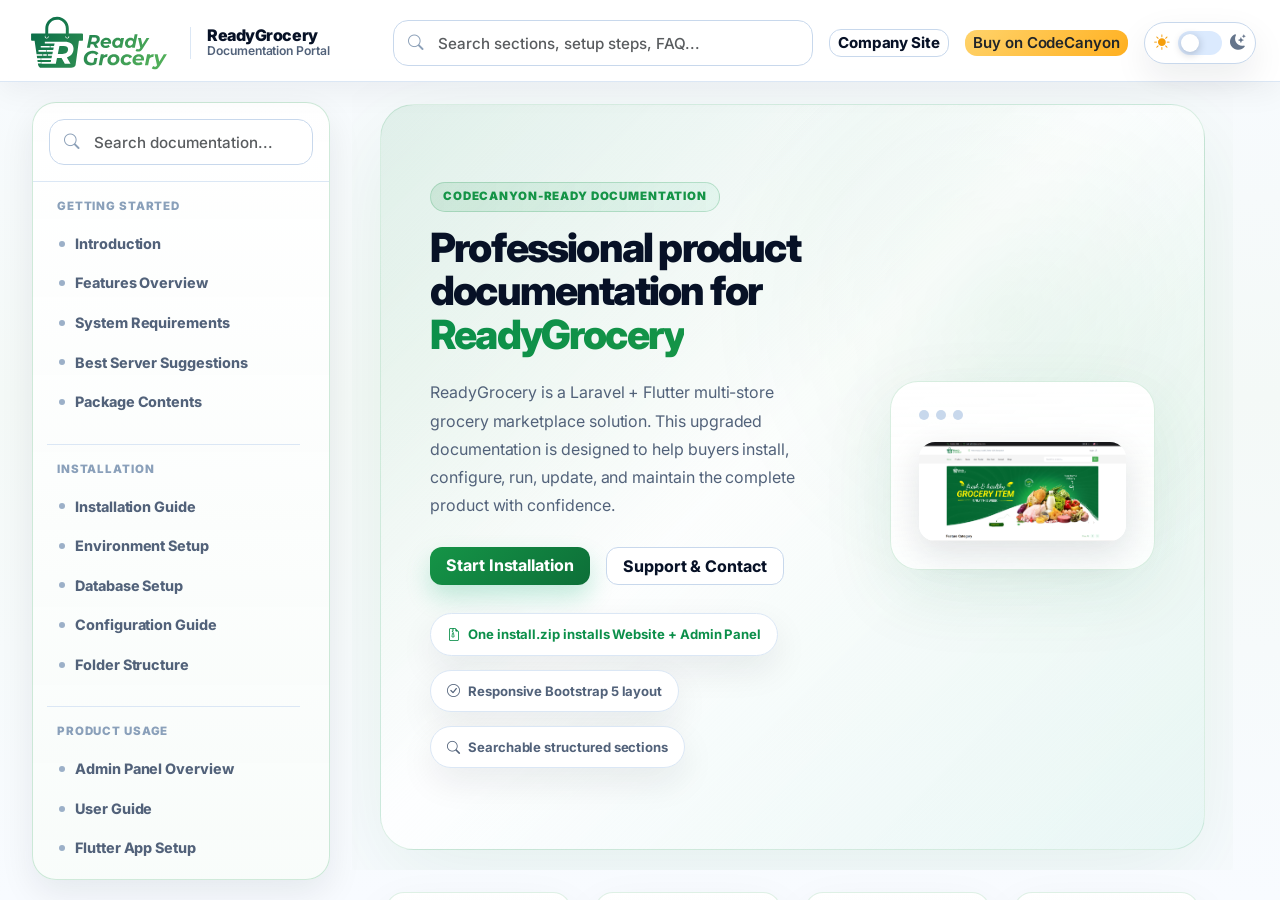
==== index.html @ f39e80db "Documentation ready" ====
<!DOCTYPE html>
<html lang="en">
<head>
  <meta charset="utf-8">
  <meta http-equiv="X-UA-Compatible" content="IE=edge">
  <meta name="viewport" content="width=device-width, initial-scale=1">
  <title>ReadyGrocery Documentation | Premium Installation & User Guide</title>
  <meta name="description" content="Complete ReadyGrocery installation and user documentation. Install the Website and Admin Panel together from one install.zip package, then configure the Laravel system and Flutter mobile app.">
  <meta name="keywords" content="ReadyGrocery documentation, ReadyGrocery install.zip, Website and Admin Panel installation, Laravel grocery marketplace, Flutter grocery app, CodeCanyon documentation">
  <meta name="author" content="RazinSoft">
  <meta name="robots" content="index, follow">
  <meta name="theme-color" content="#163a2f">
  <meta property="og:type" content="website">
  <meta property="og:title" content="ReadyGrocery Documentation">
  <meta property="og:description" content="Modern, structured, and user-friendly documentation for the ReadyGrocery CodeCanyon product.">
  <meta property="og:image" content="assets/images/features/Product-Screen/project-lending.png">
  <meta property="og:url" content="./index.html">
  <link rel="canonical" href="./index.html">
  <link rel="shortcut icon" href="assets/images/project-fev-icon.png" type="image/x-icon">
  <link rel="preconnect" href="https://fonts.googleapis.com">
  <link rel="preconnect" href="https://fonts.gstatic.com" crossorigin>
  <link href="https://fonts.googleapis.com/css2?family=Inter:wght@400;500;600;700;800;900&family=JetBrains+Mono:wght@400;500;600&display=swap" rel="stylesheet">
  <link href="https://cdn.jsdelivr.net/npm/bootstrap@5.3.3/dist/css/bootstrap.min.css" rel="stylesheet" integrity="sha384-QWTKZyjpPEjISv5WaRU9OFeRpok6YctnYmDr5pNlyT2bRjXh0JMhjY6hW+ALEwIH" crossorigin="anonymous">
  <link rel="stylesheet" href="https://cdn.jsdelivr.net/npm/bootstrap-icons@1.11.3/font/bootstrap-icons.min.css">
  <link rel="stylesheet" href="assets/css/customize.css">
  <script type="application/ld+json">
    {
      "@context": "https://schema.org",
      "@type": "TechArticle",
      "headline": "ReadyGrocery Documentation",
      "description": "Installation and user documentation for the ReadyGrocery Laravel and Flutter marketplace product.",
      "author": {
        "@type": "Organization",
        "name": "RazinSoft"
      },
      "publisher": {
        "@type": "Organization",
        "name": "RazinSoft"
      },
      "about": {
        "@type": "SoftwareApplication",
        "name": "ReadyGrocery",
        "applicationCategory": "BusinessApplication"
      }
    }
  </script>
</head>
<body data-bs-spy="scroll" data-bs-target="#docs-nav" data-bs-smooth-scroll="true" tabindex="0">
  <a class="skip-link" href="#main-content">Skip to content</a>
  <div class="reading-progress" aria-hidden="true"><span id="reading-progress-bar"></span></div>

  <header class="topbar sticky-top">
    <div class="container-xl px-3 px-lg-4 topbar-container">
      <div class="d-flex align-items-center justify-content-between gap-3 py-3">
        <a class="brand d-flex align-items-center text-decoration-none" href="#hero">
          <img src="assets/images/project-main-logo.svg" alt="ReadyGrocery logo" class="brand-logo">
          <span class="brand-copy">
            <span class="brand-title">ReadyGrocery</span>
            <span class="brand-subtitle">Documentation Portal</span>
          </span>
        </a>

        <div class="d-flex align-items-center gap-2 gap-lg-3">
          <form class="search-shell d-none d-lg-flex" role="search">
            <i class="bi bi-search"></i>
            <input id="doc-search" class="form-control" type="search" placeholder="Search sections, setup steps, FAQ..." aria-label="Search documentation">
          </form>
          <a class="btn btn-outline-light btn-sm d-none d-md-inline-flex" href="https://razinsoft.com/" target="_blank" rel="noopener">Company Site</a>
          <a class="btn btn-warning btn-sm text-dark fw-semibold d-none d-sm-inline-flex" href="https://codecanyon.net/user/razinsoft/portfolio" target="_blank" rel="noopener">Buy on CodeCanyon</a>
          <button class="theme-toggle" id="theme-toggle" type="button" aria-label="Switch theme" aria-pressed="false">
            <i class="bi bi-sun-fill theme-icon-light"></i>
            <span class="theme-toggle-track"><span class="theme-toggle-thumb"></span></span>
            <i class="bi bi-moon-stars-fill theme-icon-dark"></i>
          </button>
          <button class="btn btn-outline-light btn-sm d-lg-none" type="button" data-bs-toggle="offcanvas" data-bs-target="#mobileSidebar" aria-controls="mobileSidebar" aria-label="Open documentation menu">
            <i class="bi bi-list"></i>
          </button>
        </div>
      </div>
    </div>
  </header>

  <div class="offcanvas offcanvas-start docs-offcanvas" tabindex="-1" id="mobileSidebar" aria-labelledby="mobileSidebarLabel">
    <div class="offcanvas-header border-bottom">
      <h5 class="offcanvas-title" id="mobileSidebarLabel">Documentation Menu</h5>
      <button type="button" class="btn-close" data-bs-dismiss="offcanvas" aria-label="Close"></button>
    </div>
    <div class="offcanvas-body p-0">
      <div class="p-3 border-bottom">
        <div class="search-shell">
          <i class="bi bi-search"></i>
          <input id="doc-search-mobile" class="form-control" type="search" placeholder="Search documentation..." aria-label="Search documentation on mobile">
        </div>
      </div>
      <nav class="sidebar-nav" aria-label="Mobile sidebar navigation"></nav>
    </div>
  </div>

  <div class="container-xl docs-page-wrap">
    <div class="row g-0 docs-layout-row">
      <aside class="col-lg-3 col-xxl-2 d-none d-lg-block">
        <div class="sidebar-shell">
          <div class="sidebar-panel">
            <div class="sidebar-search">
              <div class="search-shell">
                <i class="bi bi-search"></i>
                <input id="doc-search-sidebar" class="form-control" type="search" placeholder="Search documentation..." aria-label="Search documentation from sidebar">
              </div>
            </div>
            <nav id="docs-nav" class="sidebar-nav" aria-label="Documentation sidebar">
              <div class="nav-group">
                <p class="nav-label">Getting Started</p>
                <a href="#introduction" class="nav-link-doc">Introduction</a>
                <a href="#features" class="nav-link-doc">Features Overview</a>
                <a href="#requirements" class="nav-link-doc">System Requirements</a>
                <a href="#server-suggestions" class="nav-link-doc">Best Server Suggestions</a>
                <a href="#package-contents" class="nav-link-doc">Package Contents</a>
              </div>
              <div class="nav-group">
                <p class="nav-label">Installation</p>
                <a href="#installation" class="nav-link-doc">Installation Guide</a>
                <a href="#environment-setup" class="nav-link-doc">Environment Setup</a>
                <a href="#database-setup" class="nav-link-doc">Database Setup</a>
                <a href="#configuration" class="nav-link-doc">Configuration Guide</a>
                <a href="#folder-structure" class="nav-link-doc">Folder Structure</a>
              </div>
              <div class="nav-group">
                <p class="nav-label">Product Usage</p>
                <a href="#admin-overview" class="nav-link-doc">Admin Panel Overview</a>
                <a href="#user-guide" class="nav-link-doc">User Guide</a>
                <a href="#flutter-setup" class="nav-link-doc">Flutter App Setup</a>
                <a href="#fcm-setup" class="nav-link-doc">FCM & Firebase Setup</a>
                <a href="#publishing" class="nav-link-doc">Store Publishing Guide</a>
              </div>
              <div class="nav-group">
                <p class="nav-label">Maintenance</p>
                <a href="#update-guide" class="nav-link-doc">Update Guide</a>
                <a href="#troubleshooting" class="nav-link-doc">Troubleshooting</a>
                <a href="#faq" class="nav-link-doc">FAQ</a>
              </div>
              <div class="nav-group">
                <p class="nav-label">Support</p>
                <a href="#support" class="nav-link-doc">Support Information</a>
                <a href="#changelog" class="nav-link-doc">Changelog</a>
                <a href="#credits" class="nav-link-doc">Credits</a>
              </div>
            </nav>
          </div>
        </div>
      </aside>

      <main class="col-lg-9 col-xxl-10" id="main-content">
        <section class="hero-section" id="hero">
          <div class="hero-grid"></div>
          <div class="docs-container">
            <div class="row align-items-center g-4">
              <div class="col-xl-7">
                <span class="eyebrow">CodeCanyon-ready documentation</span>
                <h1 class="hero-title">Professional product documentation for <span>ReadyGrocery</span></h1>
                <p class="hero-copy">
                  ReadyGrocery is a Laravel + Flutter multi-store grocery marketplace solution. This upgraded documentation is designed to help buyers install, configure, run, update, and maintain the complete product with confidence.
                </p>
                <div class="hero-actions">
                  <a class="btn btn-success btn-lg" href="#installation">Start Installation</a>
                  <a class="btn btn-outline-light btn-lg" href="#support">Support & Contact</a>
                </div>
                <div class="hero-badges">
                  <span class="badge-glass badge-highlight"><i class="bi bi-file-earmark-zip"></i> One install.zip installs Website + Admin Panel</span>
                  <span class="badge-glass"><i class="bi bi-check-circle"></i> Responsive Bootstrap 5 layout</span>
                  <span class="badge-glass"><i class="bi bi-search"></i> Searchable structured sections</span>
                </div>
              </div>
              <div class="col-xl-5">
                <div class="hero-card">
                  <div class="hero-card-top">
                    <span class="dot"></span>
                    <span class="dot"></span>
                    <span class="dot"></span>
                  </div>
                  <img src="assets/images/features/Product-Screen/project-lending.png" class="img-fluid rounded-4" alt="ReadyGrocery landing page preview">
                </div>
              </div>
            </div>
          </div>
        </section>

        <section class="content-shell">
          <div class="docs-container">
            <div class="row g-4 metrics-row">
              <div class="col-sm-6 col-xl-3">
                <div class="metric-card">
                  <span class="metric-label">Product Stack</span>
                  <strong>Laravel + Flutter</strong>
                  <p>Website and Admin Panel install together, with a companion mobile app.</p>
                </div>
              </div>
              <div class="col-sm-6 col-xl-3">
                <div class="metric-card">
                  <span class="metric-label">Documentation Scope</span>
                  <strong>End-to-End Setup</strong>
                  <p>From server requirements and `.env` setup to updates and troubleshooting.</p>
                </div>
              </div>
              <div class="col-sm-6 col-xl-3">
                <div class="metric-card">
                  <span class="metric-label">Submission Ready</span>
                  <strong>CodeCanyon Friendly</strong>
                  <p>Structured headings, cleaner UX, and clearer technical guidance.</p>
                </div>
              </div>
              <div class="col-sm-6 col-xl-3">
                <div class="metric-card">
                  <span class="metric-label">Last Refresh</span>
                  <strong>June 16, 2026</strong>
                  <p>Reorganized for clarity, consistency, and a more professional presentation.</p>
                </div>
              </div>
            </div>

            <section id="introduction" class="doc-section searchable" data-search="introduction overview ReadyGrocery documentation laravel flutter grocery marketplace">
              <div class="section-heading-wrap">
                <span class="section-kicker">Introduction</span>
                <h2>Welcome to the ReadyGrocery documentation</h2>
                <p>This guide consolidates the original documentation into a single professional reference so customers can install the product faster, configure it correctly, and understand how the web app, admin panel, and Flutter app fit together.</p>
              </div>
              <div class="row g-4">
                <div class="col-xl-8">
                  <div class="info-card">
                    <h3>What this documentation covers</h3>
                    <ul class="icon-list">
                      <li><i class="bi bi-check2-circle"></i> Server and local environment preparation</li>
                      <li><i class="bi bi-check2-circle"></i> One-step Laravel installation for both Website and Admin Panel</li>
                      <li><i class="bi bi-check2-circle"></i> Database creation, migration, and optional demo data import</li>
                      <li><i class="bi bi-check2-circle"></i> Flutter setup, Firebase/FCM integration, and store publishing</li>
                      <li><i class="bi bi-check2-circle"></i> Product update workflow, troubleshooting, FAQ, and support guidance</li>
                    </ul>
                  </div>
                </div>
                <div class="col-xl-4">
                  <div class="info-card compact-card">
                    <span class="tiny-label">Quick Facts</span>
                    <dl class="mini-specs">
                      <div><dt>Product</dt><dd>ReadyGrocery</dd></div>
                      <div><dt>Author</dt><dd>RazinSoft</dd></div>
                      <div><dt>Web Installer</dt><dd>Website + Admin Panel</dd></div>
                      <div><dt>Support</dt><dd>CodeCanyon item support</dd></div>
                    </dl>
                  </div>
                </div>
              </div>
              <div class="alert alert-primary custom-alert mt-4" role="alert">
                <i class="bi bi-info-circle-fill"></i>
                <div>
                  <strong>Important:</strong> Keep your purchase code, domain details, mail credentials, and Firebase account ready before starting installation. Those are required in the product setup and verification flow.
                </div>
              </div>
            </section>

            <section id="features" class="doc-section searchable" data-search="features overview multi store marketplace delivery orders payments notifications coupons vendors customers admin">
              <div class="section-heading-wrap">
                <span class="section-kicker">Features</span>
                <h2>Features overview</h2>
                <p>ReadyGrocery is positioned as a complete grocery marketplace solution rather than a single storefront. The following feature areas are the ones buyers typically expect to understand before deployment.</p>
              </div>
              <div class="row g-4">
                <div class="col-md-6 col-xl-4">
                  <div class="feature-card">
                    <i class="bi bi-shop-window"></i>
                    <h3>Marketplace Architecture</h3>
                    <p>Supports grocery, multi-store, and eCommerce workflows through a central web admin and a customer-facing storefront.</p>
                  </div>
                </div>
                <div class="col-md-6 col-xl-4">
                  <div class="feature-card">
                    <i class="bi bi-speedometer2"></i>
                    <h3>Admin Management</h3>
                    <p>Use the Laravel admin panel to control catalog data, business settings, orders, promotions, users, and operational configuration.</p>
                  </div>
                </div>
                <div class="col-md-6 col-xl-4">
                  <div class="feature-card">
                    <i class="bi bi-phone"></i>
                    <h3>Flutter Mobile App</h3>
                    <p>The companion mobile app lets you deliver a native Android and iOS experience with Firebase notification support.</p>
                  </div>
                </div>
                <div class="col-md-6 col-xl-4">
                  <div class="feature-card">
                    <i class="bi bi-credit-card-2-front"></i>
                    <h3>Payments & Checkout</h3>
                    <p>Configuration support for payment gateways and purchase flows is included in the backend and mobile setup process.</p>
                  </div>
                </div>
                <div class="col-md-6 col-xl-4">
                  <div class="feature-card">
                    <i class="bi bi-bell"></i>
                    <h3>Notifications & Messaging</h3>
                    <p>Firebase and SMS-related settings can be configured to support customer communication and order-related notifications.</p>
                  </div>
                </div>
                <div class="col-md-6 col-xl-4">
                  <div class="feature-card">
                    <i class="bi bi-arrow-repeat"></i>
                    <h3>Update-Friendly Flow</h3>
                    <p>The product includes an update path through the browser and server-side composer workflow for future releases.</p>
                  </div>
                </div>
              </div>
            </section>

            <section id="requirements" class="doc-section searchable" data-search="requirements php laravel composer mysql flutter dart jdk android studio xcode node npm extensions">
              <div class="section-heading-wrap">
                <span class="section-kicker">Requirements</span>
                <h2>System requirements</h2>
                <p>Use the following baseline requirements before installation. Matching these versions or their compatible equivalents will reduce avoidable setup issues.</p>
              </div>
              <div class="row g-4">
                <div class="col-xl-6">
                  <div class="table-card">
                    <div class="card-head"><h3>Web & Admin Requirements</h3><span class="soft-badge">Laravel stack</span></div>
                    <div class="table-responsive">
                      <table class="table align-middle mb-0">
                        <thead>
                          <tr><th>Component</th><th>Recommended</th><th>Notes</th></tr>
                        </thead>
                        <tbody>
                          <tr><td>PHP</td><td>8.2.x</td><td>Enable common Laravel extensions before installer launch.</td></tr>
                          <tr><td>Laravel</td><td>10.x</td><td>Core backend framework used by the product.</td></tr>
                          <tr><td>MySQL</td><td>8.x</td><td>Create a dedicated database and user for production.</td></tr>
                          <tr><td>Composer</td><td>2.7.x+</td><td>Required for dependency install and updates.</td></tr>
                          <tr><td>Node.js / npm</td><td>Latest LTS</td><td>Recommended if frontend assets need rebuilding.</td></tr>
                          <tr><td>Web Server</td><td>Apache / Nginx</td><td>Point document root to Laravel `public/`.</td></tr>
                        </tbody>
                      </table>
                    </div>
                  </div>
                </div>
                <div class="col-xl-6">
                  <div class="table-card">
                    <div class="card-head"><h3>Flutter App Requirements</h3><span class="soft-badge">Mobile stack</span></div>
                    <div class="table-responsive">
                      <table class="table align-middle mb-0">
                        <thead>
                          <tr><th>Component</th><th>Recommended</th><th>Notes</th></tr>
                        </thead>
                        <tbody>
                          <tr><td>Flutter SDK</td><td>3.35.3</td><td>Install from the official Flutter channel.</td></tr>
                          <tr><td>Dart</td><td>3.5.0+</td><td>Comes with Flutter SDK.</td></tr>
                          <tr><td>JDK</td><td>21</td><td>Set `JAVA_HOME` correctly for Android builds.</td></tr>
                          <tr><td>Android SDK</td><td>35.0.0</td><td>Install through Android Studio SDK Manager.</td></tr>
                          <tr><td>Android Studio</td><td>2022.3+</td><td>Install Flutter, Dart, and Gradle plugins.</td></tr>
                          <tr><td>Xcode</td><td>Latest stable</td><td>Required only for iOS builds on macOS.</td></tr>
                        </tbody>
                      </table>
                    </div>
                  </div>
                </div>
              </div>
              <div class="row g-4 mt-1">
                <div class="col-lg-8">
                  <div class="note-card success-note">
                    <h3><i class="bi bi-shield-check"></i> Required PHP extensions</h3>
                    <p>Before starting the installer, make sure your server has the common Laravel requirements enabled, including `openssl`, `pdo`, `mbstring`, `tokenizer`, `json`, `xml`, `ctype`, `fileinfo`, `curl`, and `bcmath`.</p>
                  </div>
                </div>
                <div class="col-lg-4">
                  <div class="note-card warning-note">
                    <h3><i class="bi bi-exclamation-triangle"></i> Hosting tip</h3>
                    <p>Shared hosting can work, but a VPS or managed cloud server generally gives better performance, control, and fewer extension-related issues.</p>
                  </div>
                </div>
              </div>
            </section>

            <section id="server-suggestions" class="doc-section searchable" data-search="best server suggestions production vps hosting digitalocean hostinger namecheap aws lightsail laravel nginx mysql ssl">
              <div class="section-heading-wrap">
                <span class="section-kicker">Hosting Recommendation</span>
                <h2>Best server suggestions for production</h2>
                <p>Choose your production server based on expected traffic, order volume, and operational needs. A VPS or managed cloud server is strongly recommended over low-resource shared hosting for a Laravel marketplace with Website, Admin Panel, APIs, cron jobs, queues, and media uploads.</p>
              </div>
              <div class="server-hero-card">
                <div>
                  <span class="status-pill"><i class="bi bi-trophy-fill"></i> Production guidance</span>
                  <h3>Start with a VPS that can handle Laravel, MySQL, storage, queues, and scheduled jobs reliably.</h3>
                  <p>For most stores, the Standard / Medium Project plan is the best starting point. Upgrade when traffic, product count, image uploads, or concurrent orders increase.</p>
                </div>
                <div class="server-hero-spec">
                  <span>Recommended baseline</span>
                  <strong>2 vCPU / 4 GB RAM / 60 GB SSD</strong>
                  <small>Ubuntu LTS + Nginx + PHP-FPM + MySQL + SSL + cron scheduler</small>
                </div>
              </div>

              <div class="server-tier-grid">
                <article class="server-tier-card">
                  <div class="server-tier-top">
                    <span class="server-tier-icon"><i class="bi bi-seedling"></i></span>
                    <span class="server-tier-badge">Starter</span>
                  </div>
                  <h3>Small Project</h3>
                  <p>Good for demos, early launch, or stores with light traffic and limited products.</p>
                  <dl class="server-spec-list">
                    <div><dt>CPU</dt><dd>1-2 vCPU</dd></div>
                    <div><dt>RAM</dt><dd>2 GB</dd></div>
                    <div><dt>Storage</dt><dd>40 GB SSD</dd></div>
                    <div><dt>Bandwidth</dt><dd>1-2 TB</dd></div>
                  </dl>
                  <div class="server-best-for"><strong>Best for</strong><span>Testing, small catalog, low daily orders</span></div>
                </article>

                <article class="server-tier-card featured">
                  <div class="server-tier-top">
                    <span class="server-tier-icon"><i class="bi bi-speedometer2"></i></span>
                    <span class="server-tier-badge recommended">Recommended</span>
                  </div>
                  <h3>Standard / Medium Project</h3>
                  <p>Best default choice for a real production launch with stable storefront and admin usage.</p>
                  <dl class="server-spec-list">
                    <div><dt>CPU</dt><dd>2 vCPU</dd></div>
                    <div><dt>RAM</dt><dd>4 GB</dd></div>
                    <div><dt>Storage</dt><dd>60-80 GB SSD</dd></div>
                    <div><dt>Bandwidth</dt><dd>2-4 TB</dd></div>
                  </dl>
                  <div class="server-best-for"><strong>Best for</strong><span>Production stores, regular orders, queues, cron jobs</span></div>
                </article>

                <article class="server-tier-card">
                  <div class="server-tier-top">
                    <span class="server-tier-icon"><i class="bi bi-graph-up-arrow"></i></span>
                    <span class="server-tier-badge value">Best Value</span>
                  </div>
                  <h3>Business / High Traffic</h3>
                  <p>Recommended when catalog size, customer activity, API usage, or order volume grows.</p>
                  <dl class="server-spec-list">
                    <div><dt>CPU</dt><dd>4 vCPU</dd></div>
                    <div><dt>RAM</dt><dd>8 GB</dd></div>
                    <div><dt>Storage</dt><dd>100+ GB SSD</dd></div>
                    <div><dt>Bandwidth</dt><dd>4-6 TB</dd></div>
                  </dl>
                  <div class="server-best-for"><strong>Best for</strong><span>Growing marketplaces, heavy uploads, active campaigns</span></div>
                </article>

                <article class="server-tier-card">
                  <div class="server-tier-top">
                    <span class="server-tier-icon"><i class="bi bi-cloud-check"></i></span>
                    <span class="server-tier-badge performance">High Performance</span>
                  </div>
                  <h3>Enterprise / Large Scale</h3>
                  <p>Use managed cloud infrastructure when uptime, scaling, and monitoring are critical.</p>
                  <dl class="server-spec-list">
                    <div><dt>CPU</dt><dd>8+ vCPU</dd></div>
                    <div><dt>RAM</dt><dd>16+ GB</dd></div>
                    <div><dt>Storage</dt><dd>200+ GB SSD</dd></div>
                    <div><dt>Bandwidth</dt><dd>Custom / scalable</dd></div>
                  </dl>
                  <div class="server-best-for"><strong>Best for</strong><span>Large teams, high traffic, load balancing, managed DB</span></div>
                </article>
              </div>

              <div class="server-provider-strip">
                <div><img src="assets/images/server-icons/digitalocean.svg" alt="DigitalOcean icon"><span>DigitalOcean</span><small>Best overall VPS</small></div>
                <div><img src="assets/images/server-icons/hostinger.svg" alt="Hostinger icon"><span>Hostinger VPS</span><small>Budget friendly</small></div>
                <div><img src="assets/images/server-icons/namecheap.svg" alt="Namecheap icon"><span>Namecheap VPS</span><small>Cost effective</small></div>
                <div><img src="assets/images/server-icons/aws.svg" alt="AWS icon"><span>AWS</span><small>Enterprise scale</small></div>
              </div>

              <div class="callout callout-note mt-4">
                <span class="callout-icon"><i class="bi bi-shield-lock"></i></span>
                <div><strong>Production setup tip</strong><p>Use Ubuntu LTS, Nginx, PHP-FPM, MySQL, Redis if queue/cache is needed, Certbot SSL, daily backups, and a properly configured cron job for Laravel scheduler.</p></div>
              </div>
            </section>

            <section id="package-contents" class="doc-section searchable" data-search="package contents source code admin app documentation mobile flutter files download">
              <div class="section-heading-wrap">
                <span class="section-kicker">Package</span>
                <h2>Package contents</h2>
                <p>After downloading the product from CodeCanyon, locate the web installer and mobile application source. The Website and Admin Panel are not separate web installations: both are deployed together from the same <code>install.zip</code> package.</p>
              </div>
              <div class="bundle-banner mb-4">
                <div class="bundle-icon"><i class="bi bi-file-earmark-zip-fill"></i></div>
                <div>
                  <span class="tiny-label">Single Web Installation Package</span>
                  <h3><code>install.zip</code> installs the Website and Admin Panel together</h3>
                  <p>Upload and install this archive once. The installer prepares the shared Laravel application, database, public Website, and protected Admin Panel in one guided process.</p>
                </div>
                <div class="bundle-result">
                  <span><i class="bi bi-globe2"></i> Website</span>
                  <i class="bi bi-plus-lg"></i>
                  <span><i class="bi bi-speedometer2"></i> Admin Panel</span>
                </div>
              </div>
              <div class="row g-4">
                <div class="col-md-6 col-xl-4">
                  <div class="stack-card">
                    <span class="stack-icon"><i class="bi bi-file-earmark-zip"></i></span>
                    <h3><code>install.zip</code></h3>
                    <p>The complete Laravel web system containing both the Website and Admin Panel.</p>
                  </div>
                </div>
                <div class="col-md-6 col-xl-4">
                  <div class="stack-card">
                    <span class="stack-icon"><i class="bi bi-phone-vibrate"></i></span>
                    <h3>Flutter App</h3>
                    <p>The companion Android and iOS source package, configured after the web system is online.</p>
                  </div>
                </div>
                <div class="col-md-6 col-xl-4">
                  <div class="stack-card">
                    <span class="stack-icon"><i class="bi bi-journal-richtext"></i></span>
                    <h3>Documentation</h3>
                    <p>Updated setup, publishing, and maintenance instructions.</p>
                  </div>
                </div>
              </div>
            </section>

            <section id="installation" class="doc-section searchable" data-search="installation guide install.zip cpanel website admin panel upload extract database wizard purchase code access">
              <div class="section-heading-wrap">
                <span class="section-kicker">Installation</span>
                <h2>Install the Website and Admin Panel together</h2>
                <p>ReadyGrocery uses one guided web installation. Upload <code>install.zip</code> to your server and complete the installer once; the process installs and configures both the public Website and the Admin Panel automatically.</p>
              </div>
              <div class="installation-outcome">
                <div class="outcome-copy">
                  <span class="status-pill"><i class="bi bi-stars"></i> One installer, two ready-to-use interfaces</span>
                  <h3>What the installer deploys</h3>
                  <p>The Website and Admin Panel share the same Laravel application, database, and configuration. Do not upload or install them separately.</p>
                </div>
                <div class="outcome-products">
                  <div><i class="bi bi-shop-window"></i><strong>Website</strong><span>Customer storefront</span></div>
                  <div><i class="bi bi-shield-lock"></i><strong>Admin Panel</strong><span>Business management</span></div>
                </div>
              </div>

              <div class="callout callout-note mt-4">
                <span class="callout-icon"><i class="bi bi-info-lg"></i></span>
                <div><strong>Before you begin</strong><p>Connect the domain or subdomain to the target server directory, confirm the required PHP extensions are enabled, and keep your database details and CodeCanyon purchase code ready.</p></div>
              </div>

              <div class="installer-timeline mt-5">
                <article class="installer-step">
                  <div class="installer-marker"><span>01</span></div>
                  <div class="installer-content">
                    <span class="step-label">Upload package</span>
                    <h3>Open File Manager and upload <code>install.zip</code></h3>
                    <p>Sign in to your hosting control panel, open <strong>File Manager</strong>, and navigate to the document root connected to your domain. Upload the provided <code>install.zip</code> file to this directory.</p>
                    <div class="screenshot-grid">
                      <figure class="screenshot-card"><img src="assets/images/features/Product-Screen/ReadyeCommerce-Screenshot-03.jpg" alt="Open File Manager in cPanel" loading="lazy"><figcaption><span>1A</span> Open cPanel File Manager.</figcaption></figure>
                      <figure class="screenshot-card"><img src="assets/images/features/Product-Screen/ready-ecommerce(1).jpg" alt="Select the installation ZIP file for upload" loading="lazy"><figcaption><span>1B</span> Select and upload <code>install.zip</code>.</figcaption></figure>
                    </div>
                    <div class="callout callout-warning"><span class="callout-icon"><i class="bi bi-exclamation-triangle"></i></span><div><strong>Use the provided archive</strong><p>Upload <code>install.zip</code> directly. You do not need separate Website and Admin Panel archives.</p></div></div>
                  </div>
                </article>

                <article class="installer-step">
                  <div class="installer-marker"><span>02</span></div>
                  <div class="installer-content">
                    <span class="step-label">Extract files</span>
                    <h3>Extract the archive into the domain root</h3>
                    <p>After the upload reaches 100%, return to File Manager, select <code>install.zip</code>, and choose <strong>Extract</strong>. If the files are extracted inside a nested folder, move all extracted contents into the domain root.</p>
                    <div class="screenshot-grid">
                      <figure class="screenshot-card"><img src="assets/images/features/Product-Screen/ReadyeCommerce-Screenshot-06.jpg" alt="Completed ZIP file upload in cPanel" loading="lazy"><figcaption><span>2A</span> Confirm the upload is complete.</figcaption></figure>
                      <figure class="screenshot-card"><img src="assets/images/features/Product-Screen/ready-ecommerce(3).jpg" alt="Extract install ZIP in cPanel" loading="lazy"><figcaption><span>2B</span> Extract the installation archive.</figcaption></figure>
                      <figure class="screenshot-card screenshot-wide"><img src="assets/images/features/Product-Screen/ReadyeCommerce-Screenshot-08.jpg" alt="Move extracted files to domain root" loading="lazy"><figcaption><span>2C</span> Move extracted files to the domain root when required.</figcaption></figure>
                    </div>
                  </div>
                </article>

                <article class="installer-step">
                  <div class="installer-marker"><span>03</span></div>
                  <div class="installer-content">
                    <span class="step-label">Create database</span>
                    <h3>Create a MySQL database and assign a user</h3>
                    <p>From cPanel, open <strong>MySQL Database Wizard</strong>. Create a new database, create or select a database user, assign the user to the database, and grant all required privileges. Keep these credentials available for the installer.</p>
                    <figure class="screenshot-card screenshot-feature"><img src="assets/images/features/Product-Screen/ReadyeCommerce-Screenshot-09.jpg" alt="Open MySQL Database Wizard in cPanel" loading="lazy"><figcaption><span>3</span> Create the application database with MySQL Database Wizard.</figcaption></figure>
                  </div>
                </article>

                <article class="installer-step">
                  <div class="installer-marker"><span>04</span></div>
                  <div class="installer-content">
                    <span class="step-label">Launch installer</span>
                    <h3>Open your installation URL and pass the server checks</h3>
                    <p>Open the domain connected to the extracted files, for example <code>https://your-domain.com</code>. Select <strong>Start Installation Process</strong>, review the directory permission check, and confirm every required PHP extension is enabled before continuing.</p>
                    <div class="callout callout-warning"><span class="callout-icon"><i class="bi bi-shield-exclamation"></i></span><div><strong>Do not continue with failed checks</strong><p>If a required extension or folder permission is marked as unavailable, correct it in your hosting panel and refresh the installer before proceeding.</p></div></div>
                  </div>
                </article>

                <article class="installer-step">
                  <div class="installer-marker"><span>05</span></div>
                  <div class="installer-content">
                    <span class="step-label">Application settings</span>
                    <h3>Configure the shared Website and Admin Panel application</h3>
                    <p>Enter the application name and base URL, select <strong>production</strong> as the environment, use <strong>public</strong> as the filesystem, and keep debug mode disabled for a live server. These settings apply to both interfaces.</p>
                    <figure class="screenshot-card screenshot-feature"><img src="assets/images/features/Product-Screen/ready-ecommerce(12).jpg" alt="ReadyGrocery application configuration fields" loading="lazy"><figcaption><span>5</span> Complete the shared application settings.</figcaption></figure>
                  </div>
                </article>

                <article class="installer-step">
                  <div class="installer-marker"><span>06</span></div>
                  <div class="installer-content">
                    <span class="step-label">Database connection</span>
                    <h3>Enter the database credentials</h3>
                    <p>Select MySQL and enter the host, port, database name, username, and password created in Step 3. The default MySQL port is usually <code>3306</code>; the database host depends on your hosting provider.</p>
                    <figure class="screenshot-card screenshot-feature"><img src="assets/images/features/Product-Screen/ready-ecommerce(13).jpg" alt="ReadyGrocery database credential fields" loading="lazy"><figcaption><span>6</span> Connect the installer to your database.</figcaption></figure>
                  </div>
                </article>

                <article class="installer-step">
                  <div class="installer-marker"><span>07</span></div>
                  <div class="installer-content">
                    <span class="step-label">License verification</span>
                    <h3>Verify your CodeCanyon purchase</h3>
                    <p>Enter your email address, domain, CodeCanyon username, and valid ReadyGrocery purchase code. Submit the verification form to continue to final installation.</p>
                    <figure class="screenshot-card screenshot-feature"><img src="assets/images/features/Product-Screen/ready-ecommerce(14).jpg" alt="ReadyGrocery CodeCanyon purchase verification form" loading="lazy"><figcaption><span>7</span> Verify the licensed purchase.</figcaption></figure>
                  </div>
                </article>

                <article class="installer-step installer-step-final">
                  <div class="installer-marker"><span>08</span></div>
                  <div class="installer-content">
                    <span class="step-label">Complete installation</span>
                    <h3>Finish once, then access both interfaces</h3>
                    <p>Review the final confirmation and select <strong>Final Submission</strong>. The installer creates the database structure and completes the shared Laravel setup. After the success screen appears, use the links below to access the Website and Admin Panel.</p>
                    <div class="access-grid">
                      <div class="access-card"><span class="access-icon"><i class="bi bi-shop-window"></i></span><div><small>Customer Website</small><code>https://your-domain.com</code></div></div>
                      <div class="access-card"><span class="access-icon"><i class="bi bi-speedometer2"></i></span><div><small>Admin Panel (default route)</small><code>https://your-domain.com/admin</code></div></div>
                    </div>
                    <div class="callout callout-success"><span class="callout-icon"><i class="bi bi-check2"></i></span><div><strong>Installation complete</strong><p>Your Website and Admin Panel are now installed together and connected to the same database. Sign in to the Admin Panel to complete business settings before launch.</p></div></div>
                  </div>
                </article>
              </div>

              <div class="post-install-checklist mt-5">
                <div>
                  <span class="section-kicker">After Installation</span>
                  <h3>Production launch checklist</h3>
                  <p>Complete these checks before allowing customers to use the Website.</p>
                </div>
                <ul class="launch-checks">
                  <li><i class="bi bi-check-circle-fill"></i> Sign in to the Admin Panel and change the default administrator password.</li>
                  <li><i class="bi bi-check-circle-fill"></i> Configure branding, business details, currency, timezone, mail, payments, and notifications.</li>
                  <li><i class="bi bi-check-circle-fill"></i> Confirm the Website loads over HTTPS and test registration, checkout, and order management.</li>
                  <li><i class="bi bi-check-circle-fill"></i> Remove the installation archive from the server after confirming the system works.</li>
                </ul>
              </div>
            </section>

            <section id="environment-setup" class="doc-section searchable" data-search="environment setup env app name app url database mail smtp credentials config">
              <div class="section-heading-wrap">
                <span class="section-kicker">Environment</span>
                <h2>Environment setup</h2>
                <p>The web installer creates the core environment configuration for both the Website and Admin Panel. The `.env` file shown below is an advanced reference for administrators who need to review or update server-level settings after installation.</p>
              </div>
              <div class="row g-4">
                <div class="col-xl-7">
                  <div class="code-card">
                    <div class="code-card-header">
                      <span><i class="bi bi-file-earmark-code"></i> Minimum `.env` example</span>
                      <button class="copy-code-btn" type="button" data-copy-target="env-example">Copy</button>
                    </div>
                    <pre><code id="env-example">APP_NAME=ReadyGrocery
APP_ENV=production
APP_URL=https://your-domain.com

DB_DATABASE=your_database_name
DB_USERNAME=your_database_user
DB_PASSWORD=your_database_password

MAIL_MAILER=smtp
MAIL_HOST=smtp.gmail.com
MAIL_PORT=587
MAIL_USERNAME=your_email@example.com
MAIL_PASSWORD=your_mail_password
MAIL_ENCRYPTION=tls
MAIL_FROM_ADDRESS=no-reply@example.com</code></pre>
                  </div>
                </div>
                <div class="col-xl-5">
                  <div class="info-card h-100">
                    <h3>Configuration checklist</h3>
                    <ul class="check-list">
                      <li>Set `APP_URL` to the final live domain for production.</li>
                      <li>Use a dedicated database user with the correct privileges.</li>
                      <li>Verify SMTP credentials before enabling transactional email flows.</li>
                      <li>Keep production secrets outside public repositories.</li>
                      <li>Review any payment, SMS, and Firebase keys from the admin settings panel after installation.</li>
                    </ul>
                  </div>
                </div>
              </div>
            </section>

            <section id="database-setup" class="doc-section searchable" data-search="database setup mysql phpmyadmin migrate seed demo data artisan app push data">
              <div class="section-heading-wrap">
                <span class="section-kicker">Database</span>
                <h2>Database setup</h2>
                <p>Create one empty MySQL database before opening the web installer. During installation, ReadyGrocery connects both the Website and Admin Panel to this same database and prepares the required tables automatically.</p>
              </div>
              <div class="row g-4 align-items-start">
                <div class="col-xl-5">
                  <figure class="media-card">
                    <img src="assets/images/features/create-new-database.png" class="img-fluid" alt="Create a database in phpMyAdmin">
                    <figcaption>Example: creating a new database from phpMyAdmin.</figcaption>
                  </figure>
                </div>
                <div class="col-xl-7">
                  <div class="info-card">
                    <h3>Recommended database flow</h3>
                    <ol class="number-list">
                      <li>Create a dedicated database for the application.</li>
                      <li>Create or assign a dedicated database user.</li>
                      <li>Update `.env` with the database name, username, and password.</li>
                      <li>Run migrations and any package-specific setup commands.</li>
                      <li>Optionally load demo data for testing and evaluation.</li>
                    </ol>
                  </div>
                  <div class="code-card mt-4">
                    <div class="code-card-header">
                      <span><i class="bi bi-database-check"></i> Optional demo data command</span>
                      <button class="copy-code-btn" type="button" data-copy-target="demo-data-command">Copy</button>
                    </div>
                    <pre><code id="demo-data-command">php artisan app:push-data</code></pre>
                  </div>
                </div>
              </div>
            </section>

            <section id="configuration" class="doc-section searchable" data-search="configuration guide payment sms firebase app settings admin settings domain storage permission">
              <div class="section-heading-wrap">
                <span class="section-kicker">Configuration</span>
                <h2>Configuration guide</h2>
                <p>Once the application is installed, complete the business and service-level settings from the admin panel so the product can operate correctly in production.</p>
              </div>
              <div class="row g-4">
                <div class="col-md-6 col-xl-3">
                  <div class="mini-card">
                    <h3>General Settings</h3>
                    <p>Application name, domain, branding, timezone, and localization preferences.</p>
                  </div>
                </div>
                <div class="col-md-6 col-xl-3">
                  <div class="mini-card">
                    <h3>Mail Settings</h3>
                    <p>SMTP host, port, encryption type, and sender identity for transactional messages.</p>
                  </div>
                </div>
                <div class="col-md-6 col-xl-3">
                  <div class="mini-card">
                    <h3>Payments & SMS</h3>
                    <p>Configure gateway credentials and any supported SMS provider details carefully.</p>
                  </div>
                </div>
                <div class="col-md-6 col-xl-3">
                  <div class="mini-card">
                    <h3>Mobile Services</h3>
                    <p>Set Firebase, FCM, and application package identifiers for Android and iOS.</p>
                  </div>
                </div>
              </div>
              <div class="alert alert-success custom-alert mt-4" role="alert">
                <i class="bi bi-lightbulb-fill"></i>
                <div>
                  After any major configuration change, clear caches if your deployment process requires it, then re-test login, checkout, notifications, and admin actions before going live.
                </div>
              </div>
            </section>

            <section id="folder-structure" class="doc-section searchable" data-search="folder structure app bootstrap config database public resources routes storage vendor flutter android ios lib assets">
              <div class="section-heading-wrap">
                <span class="section-kicker">Architecture</span>
                <h2>Folder structure</h2>
                <p>The downloaded CodeCanyon package keeps the installable web system and Flutter source separate. Upload only <code>install.zip</code> for the Website and Admin Panel installation.</p>
              </div>
              <div class="code-card">
                <div class="code-card-header">
                  <span><i class="bi bi-folder2-open"></i> Downloaded package layout</span>
                  <button class="copy-code-btn" type="button" data-copy-target="folder-structure-code">Copy</button>
                </div>
                <pre><code id="folder-structure-code">ReadyGrocery-Package/
|-- install.zip              # Website + Admin Panel web installer
|-- flutter-app/             # Mobile application source
|   |-- android/
|   |-- ios/
|   |-- lib/
|   |-- assets/
|   |-- pubspec.yaml
|-- documentation/
|   |-- index.html
|   |-- assets/</code></pre>
              </div>
            </section>

            <section id="admin-overview" class="doc-section searchable" data-search="admin panel overview dashboard products categories stores users orders coupons settings reports">
              <div class="section-heading-wrap">
                <span class="section-kicker">Admin Panel</span>
                <h2>Admin panel overview</h2>
                <p>The admin panel is the operational center of ReadyGrocery. After installation, review every settings area before allowing real customer traffic.</p>
              </div>
              <div class="row g-4">
                <div class="col-xl-5">
                  <figure class="media-card">
                    <img src="assets/images/features/Product-Screen/ReadyeCommerce-Screenshot-02.jpg" class="img-fluid" alt="ReadyGrocery admin screen example">
                    <figcaption>Example screen from the original ReadyGrocery product flow.</figcaption>
                  </figure>
                </div>
                <div class="col-xl-7">
                  <div class="info-card">
                    <h3>Areas to review first</h3>
                    <div class="row g-3">
                      <div class="col-md-6">
                        <div class="sub-card">
                          <h4>Catalog Setup</h4>
                          <p>Products, categories, brands, units, and inventory-related settings.</p>
                        </div>
                      </div>
                      <div class="col-md-6">
                        <div class="sub-card">
                          <h4>Order Operations</h4>
                          <p>Order review, status management, fulfillment, and customer communication.</p>
                        </div>
                      </div>
                      <div class="col-md-6">
                        <div class="sub-card">
                          <h4>User Management</h4>
                          <p>Customers, administrators, and role-based operational access.</p>
                        </div>
                      </div>
                      <div class="col-md-6">
                        <div class="sub-card">
                          <h4>Business Settings</h4>
                          <p>Payments, mail, notifications, branding, taxes, and delivery-related configuration.</p>
                        </div>
                      </div>
                    </div>
                  </div>
                </div>
              </div>
            </section>

            <section id="user-guide" class="doc-section searchable" data-search="user guide customer flow browse add cart checkout order account tracking notifications">
              <div class="section-heading-wrap">
                <span class="section-kicker">Usage</span>
                <h2>User guide</h2>
                <p>The customer-facing experience should be tested from end to end after installation. Use the following journey as a practical QA checklist before launch.</p>
              </div>
              <div class="journey-grid">
                <div class="journey-step"><span>1</span><h3>Browse</h3><p>Confirm customers can view home content, categories, offers, and product listings.</p></div>
                <div class="journey-step"><span>2</span><h3>Cart</h3><p>Verify cart operations, quantity updates, shipping logic, and pricing calculations.</p></div>
                <div class="journey-step"><span>3</span><h3>Checkout</h3><p>Test address selection, payment flows, and order placement success states.</p></div>
                <div class="journey-step"><span>4</span><h3>Order Tracking</h3><p>Ensure order history, status updates, and customer notifications work as expected.</p></div>
              </div>
            </section>

            <section id="flutter-setup" class="doc-section searchable" data-search="flutter setup android studio jdk java home vs code flutter doctor flutter pub get flutter run build apk ios">
              <div class="section-heading-wrap">
                <span class="section-kicker">Flutter</span>
                <h2>Flutter mobile app setup</h2>
                <p>The original documentation already included a detailed Flutter setup path. The streamlined workflow below preserves those steps while making them easier to follow.</p>
              </div>
              <div class="row g-4">
                <div class="col-xl-7">
                  <div class="info-card">
                    <h3>Recommended setup sequence</h3>
                    <ol class="number-list">
                      <li>Install Git, Android Studio, VS Code, and JDK.</li>
                      <li>Set `JAVA_HOME` and avoid directory paths with spaces where possible.</li>
                      <li>Install Flutter, Dart, and Gradle plugins in Android Studio.</li>
                      <li>Download and extract Flutter SDK to a clean local path.</li>
                      <li>Run `flutter --version` and `flutter doctor` until all critical issues are resolved.</li>
                      <li>Open the Flutter project, run `flutter pub get`, and launch on an emulator or a physical device.</li>
                    </ol>
                  </div>
                  <div class="code-card mt-4">
                    <div class="code-card-header">
                      <span><i class="bi bi-phone-flip"></i> Flutter quick commands</span>
                      <button class="copy-code-btn" type="button" data-copy-target="flutter-commands">Copy</button>
                    </div>
                    <pre><code id="flutter-commands">flutter --version
flutter doctor
flutter pub get
flutter run
flutter build apk --release
flutter build ios --release</code></pre>
                  </div>
                </div>
                <div class="col-xl-5">
                  <figure class="media-card h-100">
                    <img src="assets/images/features/flutter-system-setup/flutter-system-setup-screen-23.png" class="img-fluid" alt="Flutter doctor setup screenshot">
                    <figcaption>Use `flutter doctor` to confirm your machine is ready for Android and iOS builds.</figcaption>
                  </figure>
                </div>
              </div>
            </section>

            <section id="fcm-setup" class="doc-section searchable" data-search="firebase fcm configuration flutter android ios gradle google services podfile appdelegate notification permissions">
              <div class="section-heading-wrap">
                <span class="section-kicker">Firebase</span>
                <h2>FCM and Firebase setup</h2>
                <p>Push notifications require project-level Firebase configuration for both Android and iOS. Keep the Firebase project identifiers aligned with your application package names and bundle IDs.</p>
              </div>
              <div class="row g-4">
                <div class="col-xl-6">
                  <div class="info-card h-100">
                    <h3>Android checklist</h3>
                    <ul class="check-list">
                      <li>Create or select a Firebase project.</li>
                      <li>Add the Android application inside Firebase.</li>
                      <li>Place the generated `google-services.json` file in the Android app module.</li>
                      <li>Update Gradle files to load Google services and Firebase dependencies.</li>
                      <li>Confirm manifest-level notification configuration if your build requires it.</li>
                    </ul>
                  </div>
                </div>
                <div class="col-xl-6">
                  <div class="info-card h-100">
                    <h3>iOS checklist</h3>
                    <ul class="check-list">
                      <li>Add the iOS app to the same Firebase project.</li>
                      <li>Place `GoogleService-Info.plist` in the iOS project.</li>
                      <li>Install iOS dependencies with CocoaPods.</li>
                      <li>Update `AppDelegate.swift` and notification permissions where needed.</li>
                      <li>Test token generation and foreground/background push behavior on a real device.</li>
                    </ul>
                  </div>
                </div>
              </div>
              <div class="code-card mt-4">
                <div class="code-card-header">
                  <span><i class="bi bi-code-square"></i> Typical Flutter Firebase packages</span>
                  <button class="copy-code-btn" type="button" data-copy-target="firebase-packages">Copy</button>
                </div>
                <pre><code id="firebase-packages">firebase_core
firebase_messaging</code></pre>
              </div>
            </section>

            <section id="publishing" class="doc-section searchable" data-search="play store app store publish google play console apple app store connect merchant account screenshots privacy policy api key issuer id key id">
              <div class="section-heading-wrap">
                <span class="section-kicker">Publishing</span>
                <h2>Store publishing guide</h2>
                <p>The original documentation included detailed Google Play and Apple App Store walkthroughs. This section keeps the practical checkpoints while presenting them in a cleaner review-friendly format.</p>
              </div>
              <div class="row g-4">
                <div class="col-xl-6">
                  <div class="info-card h-100">
                    <div class="card-head"><h3>Google Play Store</h3><span class="soft-badge">Android</span></div>
                    <ol class="number-list">
                      <li>Create a Google Play Console developer account.</li>
                      <li>Set up a Google Merchant account if your app uses paid products or in-app purchases.</li>
                      <li>Create the application and complete the store listing.</li>
                      <li>Upload screenshots, icon, descriptions, category details, and privacy policy.</li>
                      <li>Complete content rating, policy declarations, and app signing requirements.</li>
                      <li>Upload the Android release build and submit it for review.</li>
                    </ol>
                  </div>
                </div>
                <div class="col-xl-6">
                  <div class="info-card h-100">
                    <div class="card-head"><h3>Apple App Store</h3><span class="soft-badge">iOS</span></div>
                    <ol class="number-list">
                      <li>Sign in to your Apple Developer account.</li>
                      <li>Create the app in App Store Connect using the correct bundle identifier.</li>
                      <li>Generate the required API key and record the Issuer ID and Key ID if your workflow uses them.</li>
                      <li>Prepare metadata, pricing, age ratings, privacy content, and screenshots.</li>
                      <li>Archive the iOS build, upload it through the correct Apple toolchain, and submit it for review.</li>
                    </ol>
                  </div>
                </div>
              </div>
              <div class="row g-4 mt-1">
                <div class="col-md-6">
                  <figure class="media-card">
                    <img src="assets/images/features/google-playStore-image/Publish-By-google-PlayStore-06.png" class="img-fluid" alt="Google Play listing setup example">
                    <figcaption>Google Play listing preparation example.</figcaption>
                  </figure>
                </div>
                <div class="col-md-6">
                  <figure class="media-card">
                    <img src="assets/images/features/apple-appStore-image/Publish-By-Apple-AppStore-12.png" class="img-fluid" alt="Apple App Store Connect setup example">
                    <figcaption>App Store Connect setup example.</figcaption>
                  </figure>
                </div>
              </div>
            </section>

            <section id="update-guide" class="doc-section searchable" data-search="update guide composer update browser update purchase verify zip upgrade now">
              <div class="section-heading-wrap">
                <span class="section-kicker">Updates</span>
                <h2>Update guide</h2>
                <p>Before updating a live site, create a full backup of project files and the production database. Always perform the update on a staging copy first when possible.</p>
              </div>
              <div class="row g-4">
                <div class="col-xl-7">
                  <div class="info-card">
                    <h3>Recommended update workflow</h3>
                    <ol class="number-list">
                      <li>Back up files and database.</li>
                      <li>Upload the latest package or update archive to the server.</li>
                      <li>Open the server terminal and run Composer update tasks if required by the release.</li>
                      <li>Visit the browser update route, commonly shown as `your-domain.com/update` in the original documentation flow.</li>
                      <li>Verify your purchase details when prompted.</li>
                      <li>Select the update ZIP and launch the upgrade process.</li>
                      <li>Wait until the success screen completes and test core site functions afterward.</li>
                    </ol>
                  </div>
                  <div class="code-card mt-4">
                    <div class="code-card-header">
                      <span><i class="bi bi-arrow-repeat"></i> Update command example</span>
                      <button class="copy-code-btn" type="button" data-copy-target="update-command">Copy</button>
                    </div>
                    <pre><code id="update-command">composer update</code></pre>
                  </div>
                </div>
                <div class="col-xl-5">
                  <figure class="media-card h-100">
                    <img src="assets/images/features/update-image/screen-02.jpg" class="img-fluid" alt="Update process screen example">
                    <figcaption>Example update screen from the original documentation flow.</figcaption>
                  </figure>
                </div>
              </div>
            </section>

            <section id="troubleshooting" class="doc-section searchable" data-search="troubleshooting common issues 500 error permissions composer database firebase smtp white screen flutter doctor">
              <div class="section-heading-wrap">
                <span class="section-kicker">Help</span>
                <h2>Troubleshooting</h2>
                <p>If installation or runtime behavior is not working as expected, review these common problem areas first.</p>
              </div>
              <div class="accordion custom-accordion" id="troubleshootingAccordion">
                <div class="accordion-item">
                  <h3 class="accordion-header">
                    <button class="accordion-button" type="button" data-bs-toggle="collapse" data-bs-target="#issueOne" aria-expanded="true" aria-controls="issueOne">
                      Installer shows permission errors
                    </button>
                  </h3>
                  <div id="issueOne" class="accordion-collapse collapse show" data-bs-parent="#troubleshootingAccordion">
                    <div class="accordion-body">
                      Confirm the Laravel writable directories have the correct permissions, especially `storage/` and `bootstrap/cache/`.
                    </div>
                  </div>
                </div>
                <div class="accordion-item">
                  <h3 class="accordion-header">
                    <button class="accordion-button collapsed" type="button" data-bs-toggle="collapse" data-bs-target="#issueTwo" aria-expanded="false" aria-controls="issueTwo">
                      Database connection fails
                    </button>
                  </h3>
                  <div id="issueTwo" class="accordion-collapse collapse" data-bs-parent="#troubleshootingAccordion">
                    <div class="accordion-body">
                      Double-check the database host, name, username, password, and privileges in the `.env` file, then verify the MySQL service is running.
                    </div>
                  </div>
                </div>
                <div class="accordion-item">
                  <h3 class="accordion-header">
                    <button class="accordion-button collapsed" type="button" data-bs-toggle="collapse" data-bs-target="#issueThree" aria-expanded="false" aria-controls="issueThree">
                      Flutter build fails or `flutter doctor` reports issues
                    </button>
                  </h3>
                  <div id="issueThree" class="accordion-collapse collapse" data-bs-parent="#troubleshootingAccordion">
                    <div class="accordion-body">
                      Re-check your JDK, SDK, Android Studio plugins, accepted licenses, and environment variables. Resolve all critical items shown by `flutter doctor`.
                    </div>
                  </div>
                </div>
                <div class="accordion-item">
                  <h3 class="accordion-header">
                    <button class="accordion-button collapsed" type="button" data-bs-toggle="collapse" data-bs-target="#issueFour" aria-expanded="false" aria-controls="issueFour">
                      Mail or OTP notifications are not sending
                    </button>
                  </h3>
                  <div id="issueFour" class="accordion-collapse collapse" data-bs-parent="#troubleshootingAccordion">
                    <div class="accordion-body">
                      Reconfirm SMTP or SMS credentials from the admin settings panel and test with valid provider credentials, correct ports, and encryption settings.
                    </div>
                  </div>
                </div>
              </div>
            </section>

            <section id="faq" class="doc-section searchable" data-search="faq common questions domain mobile app source code localhost migration support update purchase code">
              <div class="section-heading-wrap">
                <span class="section-kicker">FAQ</span>
                <h2>Frequently asked questions</h2>
                <p>These are the most common questions customers tend to ask while setting up a marketplace product like ReadyGrocery.</p>
              </div>
              <div class="faq-accordion-wrap">
                <div class="faq-support-card">
                  <span class="faq-support-icon"><i class="bi bi-question-circle"></i></span>
                  <h3>Need a quick answer?</h3>
                  <p>Open each question below for concise setup guidance. The first item is expanded by default so new buyers immediately understand the installation flow.</p>
                </div>

                <div class="accordion faq-accordion" id="faqAccordion">
                  <div class="accordion-item">
                    <h3 class="accordion-header" id="faqHeadingOne">
                      <button class="accordion-button" type="button" data-bs-toggle="collapse" data-bs-target="#faqOne" aria-expanded="true" aria-controls="faqOne">
                        <span class="faq-question-icon"><i class="bi bi-laptop"></i></span>
                        Can I install the product on localhost first?
                      </button>
                    </h3>
                    <div id="faqOne" class="accordion-collapse collapse show" aria-labelledby="faqHeadingOne" data-bs-parent="#faqAccordion">
                      <div class="accordion-body">Yes. Use the same <code>install.zip</code> web installer in a compatible local PHP/MySQL environment. It still installs both the Website and Admin Panel together.</div>
                    </div>
                  </div>

                  <div class="accordion-item">
                    <h3 class="accordion-header" id="faqHeadingTwo">
                      <button class="accordion-button collapsed" type="button" data-bs-toggle="collapse" data-bs-target="#faqTwo" aria-expanded="false" aria-controls="faqTwo">
                        <span class="faq-question-icon"><i class="bi bi-folder-symlink"></i></span>
                        Where should the Laravel public path point?
                      </button>
                    </h3>
                    <div id="faqTwo" class="accordion-collapse collapse" aria-labelledby="faqHeadingTwo" data-bs-parent="#faqAccordion">
                      <div class="accordion-body">Your live document root should point to the Laravel <code>public/</code> directory for a standard production setup.</div>
                    </div>
                  </div>

                  <div class="accordion-item">
                    <h3 class="accordion-header" id="faqHeadingThree">
                      <button class="accordion-button collapsed" type="button" data-bs-toggle="collapse" data-bs-target="#faqThree" aria-expanded="false" aria-controls="faqThree">
                        <span class="faq-question-icon"><i class="bi bi-phone"></i></span>
                        Do I need separate setup steps for the mobile app?
                      </button>
                    </h3>
                    <div id="faqThree" class="accordion-collapse collapse" aria-labelledby="faqHeadingThree" data-bs-parent="#faqAccordion">
                      <div class="accordion-body">Yes. The Flutter app requires its own SDK, Firebase setup, and store publishing configuration after the Website and Admin Panel installation is complete.</div>
                    </div>
                  </div>

                  <div class="accordion-item">
                    <h3 class="accordion-header" id="faqHeadingFour">
                      <button class="accordion-button collapsed" type="button" data-bs-toggle="collapse" data-bs-target="#faqFour" aria-expanded="false" aria-controls="faqFour">
                        <span class="faq-question-icon"><i class="bi bi-file-earmark-zip"></i></span>
                        Do I install the Website and Admin Panel separately?
                      </button>
                    </h3>
                    <div id="faqFour" class="accordion-collapse collapse" aria-labelledby="faqHeadingFour" data-bs-parent="#faqAccordion">
                      <div class="accordion-body">No. Upload and run <code>install.zip</code> once. The same installer deploys and configures both interfaces together in one installation process.</div>
                    </div>
                  </div>

                  <div class="accordion-item">
                    <h3 class="accordion-header" id="faqHeadingFive">
                      <button class="accordion-button collapsed" type="button" data-bs-toggle="collapse" data-bs-target="#faqFive" aria-expanded="false" aria-controls="faqFive">
                        <span class="faq-question-icon"><i class="bi bi-database-add"></i></span>
                        How do I import sample data?
                      </button>
                    </h3>
                    <div id="faqFive" class="accordion-collapse collapse" aria-labelledby="faqHeadingFive" data-bs-parent="#faqAccordion">
                      <div class="accordion-body">If your package includes the demo data workflow, use the documented command: <code>php artisan app:push-data</code>.</div>
                    </div>
                  </div>

                  <div class="accordion-item">
                    <h3 class="accordion-header" id="faqHeadingSix">
                      <button class="accordion-button collapsed" type="button" data-bs-toggle="collapse" data-bs-target="#faqSix" aria-expanded="false" aria-controls="faqSix">
                        <span class="faq-question-icon"><i class="bi bi-arrow-repeat"></i></span>
                        Can I update the product later?
                      </button>
                    </h3>
                    <div id="faqSix" class="accordion-collapse collapse" aria-labelledby="faqHeadingSix" data-bs-parent="#faqAccordion">
                      <div class="accordion-body">Yes. Follow the documented update process carefully and always back up your files and database before applying updates.</div>
                    </div>
                  </div>

                  <div class="accordion-item">
                    <h3 class="accordion-header" id="faqHeadingSeven">
                      <button class="accordion-button collapsed" type="button" data-bs-toggle="collapse" data-bs-target="#faqSeven" aria-expanded="false" aria-controls="faqSeven">
                        <span class="faq-question-icon"><i class="bi bi-shield-check"></i></span>
                        What if purchase verification fails?
                      </button>
                    </h3>
                    <div id="faqSeven" class="accordion-collapse collapse" aria-labelledby="faqHeadingSeven" data-bs-parent="#faqAccordion">
                      <div class="accordion-body">Check that the email, CodeCanyon username, domain, and purchase code are correct and match the product owner account.</div>
                    </div>
                  </div>
                </div>
              </div>
            </section>

            <section id="support" class="doc-section searchable" data-search="support information item support contact razinsoft codecanyon help customization">
              <div class="section-heading-wrap">
                <span class="section-kicker">Support</span>
                <h2>Support information</h2>
                <p>Support works best when the request includes enough technical context. Before contacting support, collect the details below so the team can identify the issue faster.</p>
              </div>
              <div class="row g-4">
                <div class="col-xl-6">
                  <div class="info-card h-100">
                    <h3>Include these details in your support request</h3>
                    <ul class="check-list">
                      <li>Product version and purchase confirmation details</li>
                      <li>Server or hosting environment information</li>
                      <li>Exact error message or screenshot</li>
                      <li>Steps to reproduce the issue</li>
                      <li>Whether the problem is on web, admin, Android, or iOS</li>
                    </ul>
                  </div>
                </div>
                <div class="col-xl-6">
                  <div class="contact-card">
                    <h3>Official support channels</h3>
                    <p>For item support, license-related help, and product questions, use the official channels below.</p>
                    <div class="contact-links">
                      <a href="https://codecanyon.net/user/razinsoft/portfolio" target="_blank" rel="noopener"><i class="bi bi-bag-check"></i> CodeCanyon Portfolio</a>
                      <a href="https://razinsoft.com/contact-us" target="_blank" rel="noopener"><i class="bi bi-headset"></i> Contact RazinSoft</a>
                      <a href="https://razinsoft.com/" target="_blank" rel="noopener"><i class="bi bi-globe"></i> Company Website</a>
                    </div>
                  </div>
                </div>
              </div>
            </section>

            <section id="changelog" class="doc-section searchable changelog-section-premium" data-search="changelog version release notes latest updates bug fixes improvements">
              <div class="section-heading-wrap changelog-heading-premium">
                <span class="section-kicker"><i class="bi bi-stars"></i> Latest updates</span>
                <h2>Release changelog</h2>
                <p>Track ReadyGrocery improvements, bug fixes, and production-ready updates in a clean release timeline.</p>
              </div>

              <div class="release-summary-row">
                <div class="release-stat-card">
                  <span class="release-stat-icon"><i class="bi bi-rocket-takeoff"></i></span>
                  <div><strong>3</strong><small>Recent releases</small></div>
                </div>
                <div class="release-stat-card">
                  <span class="release-stat-icon"><i class="bi bi-patch-check"></i></span>
                  <div><strong>17+</strong><small>Fixes & improvements</small></div>
                </div>
                <div class="release-stat-card">
                  <span class="release-stat-icon"><i class="bi bi-shield-check"></i></span>
                  <div><strong>Stable</strong><small>Production focused</small></div>
                </div>
              </div>

              <div class="release-timeline">
                <article class="release-card featured-release">
                  <div class="release-card-top">
                    <div>
                      <span class="release-badge latest">Latest</span>
                      <h3>Version 1.2.2</h3>
                      <p class="release-date"><i class="bi bi-calendar3"></i> 12 January 2026</p>
                    </div>
                    <span class="release-number">01</span>
                  </div>
                  <p class="release-label">What we updated</p>
                  <ul class="release-list">
                    <li><i class="bi bi-check2"></i><span>Adapted for Report Extension.</span></li>
                    <li><i class="bi bi-check2"></i><span>Fixed minor code errors.</span></li>
                    <li><i class="bi bi-check2"></i><span>Fixed minor UI issues.</span></li>
                    <li><i class="bi bi-check2"></i><span>Improved some SQL queries.</span></li>
                  </ul>
                </article>

                <article class="release-card">
                  <div class="release-card-top">
                    <div>
                      <span class="release-badge improvement">Improvement</span>
                      <h3>Version 1.2.1</h3>
                      <p class="release-date"><i class="bi bi-calendar3"></i> 09 December 2025</p>
                    </div>
                    <span class="release-number">02</span>
                  </div>
                  <p class="release-label">What's new</p>
                  <ul class="release-list">
                    <li><i class="bi bi-check2"></i><span>Fixed minor code errors.</span></li>
                    <li><i class="bi bi-check2"></i><span>Optimized admin panel code for better stability.</span></li>
                    <li><i class="bi bi-check2"></i><span>Improved overall system performance.</span></li>
                  </ul>
                </article>

                <article class="release-card wide-release">
                  <div class="release-card-top">
                    <div>
                      <span class="release-badge feature">Feature release</span>
                      <h3>Version 1.2.0</h3>
                      <p class="release-date"><i class="bi bi-calendar3"></i> 19 November 2025</p>
                    </div>
                    <span class="release-number">03</span>
                  </div>
                  <p class="release-label">What's new</p>
                  <ul class="release-list release-list-two-col">
                    <li><i class="bi bi-check2"></i><span>Added new feature: Guest Checkout.</span></li>
                    <li><i class="bi bi-check2"></i><span>Resolved message box issue.</span></li>
                    <li><i class="bi bi-check2"></i><span>Fixed outside message box overlapping issue.</span></li>
                    <li><i class="bi bi-check2"></i><span>Fixed design overlapping issue.</span></li>
                    <li><i class="bi bi-check2"></i><span>Resolved responsive issue on the message page.</span></li>
                    <li><i class="bi bi-check2"></i><span>Ensured coupon applies only once per order in POS draft flow.</span></li>
                    <li><i class="bi bi-check2"></i><span>Fixed date-wise order statistics issue in admin panel.</span></li>
                    <li><i class="bi bi-check2"></i><span>Corrected edit button showing wrong product details when switching pages in POS.</span></li>
                    <li><i class="bi bi-check2"></i><span>Fixed “Mark as Received” error in Purchase Details.</span></li>
                    <li><i class="bi bi-check2"></i><span>Created API for Shop Gallery.</span></li>
                  </ul>
                </article>
              </div>
            </section>

            <section id="credits" class="doc-section searchable" data-search="credits third party libraries bootstrap bootstrap icons google fonts">
              <div class="section-heading-wrap">
                <span class="section-kicker">Credits</span>
                <h2>Credits and third-party libraries</h2>
                <p>This documentation website uses the following third-party resources.</p>
              </div>
              <div class="table-card">
                <div class="table-responsive">
                  <table class="table align-middle mb-0">
                    <thead>
                      <tr><th>Library / Asset</th><th>Usage</th><th>Website</th></tr>
                    </thead>
                    <tbody>
                      <tr><td>Bootstrap 5</td><td>Responsive layout and UI components</td><td><a href="https://getbootstrap.com/" target="_blank" rel="noopener">getbootstrap.com</a></td></tr>
                      <tr><td>Bootstrap Icons</td><td>Interface icons</td><td><a href="https://icons.getbootstrap.com/" target="_blank" rel="noopener">icons.getbootstrap.com</a></td></tr>
                      <tr><td>Google Fonts</td><td>Typography: Outfit and JetBrains Mono</td><td><a href="https://fonts.google.com/" target="_blank" rel="noopener">fonts.google.com</a></td></tr>
                      <tr><td>Original product screenshots</td><td>Documentation illustration assets</td><td>Included with the product package</td></tr>
                    </tbody>
                  </table>
                </div>
              </div>
            </section>
          </div>
        </section>

        <footer class="doc-footer">
          <div class="docs-container">
            <div class="footer-panel">
              <div>
                <p class="footer-title">ReadyGrocery Documentation</p>
                <p class="footer-copy">Prepared for a clearer, more professional CodeCanyon submission experience.</p>
              </div>
              <div class="footer-actions">
                <a href="#hero">Back to top</a>
                <a href="https://codecanyon.net/user/razinsoft/portfolio" target="_blank" rel="noopener">Portfolio</a>
                <a href="https://razinsoft.com/" target="_blank" rel="noopener">RazinSoft</a>
              </div>
            </div>
          </div>
        </footer>
      </main>
    </div>
  </div>

  <div class="search-empty-state" id="search-empty-state" hidden>
    <div>
      <i class="bi bi-search-heart"></i>
      <p>No matching sections found. Try a broader keyword like <code>installation</code>, <code>firebase</code>, or <code>update</code>.</p>
    </div>
  </div>

  <button class="back-to-top" id="back-to-top" type="button" aria-label="Back to top">
    <i class="bi bi-arrow-up"></i>
  </button>

  <script src="https://cdn.jsdelivr.net/npm/bootstrap@5.3.3/dist/js/bootstrap.bundle.min.js" integrity="sha384-YvpcrYf0tY3lHB60NNkmXc5s9fDVZLESaAA55NDzOxhy9GkcIdslK1eN7N6jIeHz" crossorigin="anonymous"></script>
  <script src="assets/js/docs.js"></script>
</body>
</html>
---- assets/css/customize.css ----
:root{
  --rg-bg:#f6f9fc;--rg-bg2:#eef6ff;--rg-surface:#fff;--rg-panel:#ffffff;--rg-card:#ffffff;--rg-ink:#0f172a;--rg-heading:#071126;--rg-muted:#52627a;--rg-line:#dbe7f5;--rg-line2:#c8d8ec;--rg-primary:#159447;--rg-green:#0b8f4a;--rg-cyan:#2fc7b8;--rg-orange:#ffb020;--rg-shadow:0 14px 35px rgba(15,23,42,.08);--rg-shadow-lg:0 28px 75px rgba(15,23,42,.14);--rg-radius:24px;--rg-radius-md:18px;--rg-code:#071425;--rg-code2:#0d223a;
}
html[data-theme="dark"]{--rg-bg:#07111f;--rg-bg2:#082739;--rg-surface:#0d1828;--rg-panel:#0f1b2c;--rg-card:#101d30;--rg-ink:#eaf2ff;--rg-heading:#fff;--rg-muted:#b6c4d8;--rg-line:rgba(148,163,184,.24);--rg-line2:rgba(148,163,184,.34);--rg-primary:#35d07f;--rg-green:#24b96b;--rg-cyan:#55dccb;--rg-orange:#ffc15a;--rg-shadow:0 20px 50px rgba(0,0,0,.28);--rg-shadow-lg:0 32px 90px rgba(0,0,0,.42);--rg-code:#071120;--rg-code2:#0b2136}
*{box-sizing:border-box}html{scroll-behavior:smooth;scroll-padding-top:104px}body{margin:0;font-family:"Inter",system-ui,-apple-system,"Segoe UI",sans-serif;background:linear-gradient(180deg,#fbfdff 0%,var(--rg-bg) 36%,#f9fbff 100%);color:var(--rg-ink);font-size:16px;line-height:1.7;overflow-x:hidden}html[data-theme="dark"] body{background:radial-gradient(circle at 20% -10%,rgba(20,99,255,.18),transparent 32%),radial-gradient(circle at 90% 5%,rgba(11,170,111,.15),transparent 30%),var(--rg-bg);color:var(--rg-ink)}
a{color:var(--rg-primary);text-decoration:none}a:hover{color:var(--rg-green)}p,li,td,dd{color:var(--rg-muted)}h1,h2,h3,h4,h5,h6,.brand-title{color:var(--rg-heading);font-weight:850;letter-spacing:-.035em}code,pre,kbd{font-family:"JetBrains Mono",ui-monospace,SFMono-Regular,Menlo,Consolas,monospace}.skip-link{position:absolute;left:-9999px}.skip-link:focus{left:16px;top:16px;z-index:9999;background:var(--rg-heading);color:#fff;padding:10px 14px;border-radius:12px}.reading-progress{position:fixed;top:0;left:0;width:100%;height:3px;z-index:3000}.reading-progress span{display:block;height:100%;width:0;background:linear-gradient(90deg,var(--rg-green),var(--rg-primary),var(--rg-cyan))}
.container{max-width:1440px}.topbar{background:rgba(255,255,255,.9);backdrop-filter:blur(18px);border-bottom:1px solid var(--rg-line);box-shadow:0 8px 32px rgba(15,23,42,.06)}html[data-theme="dark"] .topbar{background:rgba(10,20,34,.88);box-shadow:0 16px 42px rgba(0,0,0,.28)}.brand{gap:16px}.brand-logo{width:150px;max-height:54px;object-fit:contain}.brand-copy{display:flex;flex-direction:column;padding-left:16px;border-left:1px solid var(--rg-line)}.brand-title{font-size:17px;line-height:1}.brand-subtitle{font-size:12px;color:var(--rg-muted);font-weight:600}.btn{border-radius:12px;font-weight:750;transition:.22s ease}.btn-success{background:linear-gradient(135deg,var(--rg-green),#0d8f61);border:0;box-shadow:0 12px 25px rgba(11,170,111,.24)}.btn-success:hover{transform:translateY(-2px);box-shadow:0 18px 34px rgba(11,170,111,.30)}.btn-warning{background:linear-gradient(135deg,#ffd36b,var(--rg-orange));border:0}.btn-outline-light{color:var(--rg-heading)!important;background:var(--rg-surface);border:1px solid var(--rg-line2)}html[data-theme="dark"] .btn-outline-light{color:var(--rg-ink)!important;background:rgba(255,255,255,.06)}
.search-shell{position:relative;display:flex;align-items:center;min-width:min(420px,38vw)}.search-shell i{position:absolute;left:15px;color:#8ca0b8;z-index:2}.search-shell .form-control{height:46px;border-radius:15px;border:1px solid var(--rg-line2);background:var(--rg-surface);color:var(--rg-ink);padding:10px 14px 10px 44px;font-weight:500;box-shadow:none}.search-shell .form-control:focus{border-color:var(--rg-primary);box-shadow:0 0 0 4px rgba(20,99,255,.13)}
.theme-toggle{height:42px;display:inline-flex;align-items:center;gap:8px;padding:6px 9px;border-radius:999px;border:1px solid var(--rg-line2);background:var(--rg-surface);color:var(--rg-ink);box-shadow:var(--rg-shadow)}.theme-toggle-track{position:relative;width:44px;height:24px;border-radius:999px;background:#dbeafe}.theme-toggle-thumb{position:absolute;top:3px;left:3px;width:18px;height:18px;background:#fff;border-radius:50%;box-shadow:0 2px 8px rgba(15,23,42,.25);transition:.22s}.theme-icon-light{color:#f59e0b}.theme-icon-dark{color:#64748b}html[data-theme="dark"] .theme-toggle-track{background:#064e3b}html[data-theme="dark"] .theme-toggle-thumb{transform:translateX(20px)}html[data-theme="dark"] .theme-icon-dark{color:#93c5fd}
body>.container{padding-left:18px;padding-right:18px}.row.g-0{--bs-gutter-x:0}@media(min-width:992px){body>.container>.row>aside{width:306px;flex:0 0 306px;max-width:306px}body>.container>.row>main{width:calc(100% - 306px);flex:0 0 calc(100% - 306px);max-width:calc(100% - 306px)}}.sidebar-shell{position:sticky;top:78px;height:calc(100vh - 78px);padding:18px 18px 22px 0}.sidebar-panel{height:100%;display:flex;flex-direction:column;background:var(--rg-panel);border:1px solid var(--rg-line);border-radius:22px;box-shadow:var(--rg-shadow);overflow:hidden}.sidebar-search{padding:16px;border-bottom:1px solid var(--rg-line)}.sidebar-search .search-shell{min-width:0}.sidebar-nav{padding:18px 14px 26px;overflow-y:auto}.nav-group+.nav-group{margin-top:22px;padding-top:18px;border-top:1px solid var(--rg-line)}.nav-label{margin:0 0 10px 10px;color:#8aa0ba;font-size:12px;font-weight:850;letter-spacing:.12em;text-transform:uppercase}.nav-link-doc{position:relative;display:flex;align-items:center;gap:10px;padding:10px 12px;border-radius:13px;color:var(--rg-muted);font-size:14px;font-weight:750;line-height:1.35;transition:.2s}.nav-link-doc:before{content:"";width:6px;height:6px;border-radius:50%;background:#9cb0c8;flex:none}.nav-link-doc:hover{background:rgba(20,99,255,.08);color:var(--rg-primary);transform:translateX(3px)}.nav-link-doc.active{background:linear-gradient(90deg,rgba(20,99,255,.13),rgba(11,170,111,.10));color:var(--rg-primary);box-shadow:inset 3px 0 0 var(--rg-primary)}.nav-link-doc.active:before{background:var(--rg-green);box-shadow:0 0 0 4px rgba(11,170,111,.12)}
main{min-width:0}.docs-container{width:100%;max-width:1180px;margin:0 auto;padding-left:32px;padding-right:32px}.hero-section{position:relative;overflow:hidden;padding:54px 0 42px}.hero-grid{position:absolute;inset:0;pointer-events:none;background-image:radial-gradient(rgba(20,99,255,.16) 1px,transparent 1px);background-size:28px 28px;mask-image:linear-gradient(180deg,#000,transparent 80%)}.eyebrow,.section-kicker,.metric-label,.tiny-label{display:inline-flex;align-items:center;width:max-content;max-width:100%;padding:7px 12px;border:1px solid rgba(20,99,255,.2);border-radius:999px;background:linear-gradient(90deg,rgba(20,99,255,.10),rgba(11,170,111,.08));color:var(--rg-primary);font-size:12px;font-weight:900;letter-spacing:.095em;text-transform:uppercase}.hero-title{font-size:clamp(2.4rem,5vw,5rem);line-height:.98;margin:18px 0 18px}.hero-title span{background:linear-gradient(135deg,var(--rg-green),var(--rg-primary));-webkit-background-clip:text;background-clip:text;color:transparent}.hero-copy{max-width:820px;color:var(--rg-muted);font-size:1.11rem}.hero-actions,.hero-badges{display:flex;flex-wrap:wrap;gap:12px;margin-top:24px}.badge-glass{display:inline-flex;align-items:center;gap:8px;padding:9px 12px;border:1px solid var(--rg-line);border-radius:999px;background:var(--rg-surface);color:var(--rg-muted);box-shadow:var(--rg-shadow);font-weight:700;font-size:13px}.badge-highlight{color:var(--rg-green)}.hero-card{padding:12px;border:1px solid var(--rg-line);border-radius:28px;background:linear-gradient(180deg,var(--rg-surface),rgba(255,255,255,.78));box-shadow:var(--rg-shadow-lg)}html[data-theme="dark"] .hero-card{background:linear-gradient(180deg,rgba(255,255,255,.08),rgba(255,255,255,.03))}.hero-card-top{display:flex;gap:7px;padding:6px 8px 12px}.dot{width:10px;height:10px;border-radius:50%;background:var(--rg-line2)}.hero-card img{width:100%;box-shadow:0 12px 35px rgba(15,23,42,.12)}
.content-shell{padding:18px 0 70px}.metrics-row{margin-bottom:34px}.metric-card,.info-card,.feature-card,.table-card,.note-card,.stack-card,.callout,.custom-alert,.installer-content,.screenshot-card,.media-card,.mini-card,.sub-card,.custom-accordion .accordion-item,.contact-card,.change-item,.footer-panel,.server-recommend-card,.hosting-card,.changelog-card{background:linear-gradient(180deg,var(--rg-card),rgba(255,255,255,.92));border:1px solid var(--rg-line);border-radius:var(--rg-radius-md);box-shadow:var(--rg-shadow);color:var(--rg-ink);transition:transform .22s ease,box-shadow .22s ease,border-color .22s ease}html[data-theme="dark"] .metric-card,html[data-theme="dark"] .info-card,html[data-theme="dark"] .feature-card,html[data-theme="dark"] .table-card,html[data-theme="dark"] .note-card,html[data-theme="dark"] .stack-card,html[data-theme="dark"] .callout,html[data-theme="dark"] .custom-alert,html[data-theme="dark"] .installer-content,html[data-theme="dark"] .screenshot-card,html[data-theme="dark"] .media-card,html[data-theme="dark"] .mini-card,html[data-theme="dark"] .sub-card,html[data-theme="dark"] .custom-accordion .accordion-item,html[data-theme="dark"] .contact-card,html[data-theme="dark"] .change-item,html[data-theme="dark"] .footer-panel,html[data-theme="dark"] .server-recommend-card,html[data-theme="dark"] .hosting-card,html[data-theme="dark"] .changelog-card{background:linear-gradient(180deg,rgba(16,29,48,.96),rgba(14,25,42,.88))}.metric-card:hover,.info-card:hover,.feature-card:hover,.table-card:hover,.hosting-card:hover,.changelog-card:hover{transform:translateY(-5px);box-shadow:var(--rg-shadow-lg);border-color:rgba(20,99,255,.28)}.metric-card{height:100%;padding:24px}.metric-card strong{display:block;margin:10px 0 6px;font-size:22px}.metric-card p{margin:0}.doc-section{position:relative;clear:both;margin:0 0 38px;padding:42px;border:1px solid var(--rg-line);border-radius:30px;background:linear-gradient(180deg,rgba(255,255,255,.80),rgba(255,255,255,.55));box-shadow:0 28px 90px rgba(15,23,42,.06);scroll-margin-top:104px;overflow:visible;animation:fadeUp .55s ease both}html[data-theme="dark"] .doc-section{background:linear-gradient(180deg,rgba(11,25,43,.72),rgba(8,19,33,.48));box-shadow:0 26px 80px rgba(0,0,0,.25)}.doc-section:before{content:"";position:absolute;inset:0 0 auto;height:3px;border-radius:30px 30px 0 0;background:linear-gradient(90deg,var(--rg-green),var(--rg-primary),var(--rg-cyan));opacity:.85}.doc-section+.doc-section{margin-top:38px}.section-heading-wrap{max-width:940px;margin:0 0 30px;position:relative;z-index:1}.section-heading-wrap h2{font-size:clamp(2rem,3vw,3rem);line-height:1.08;margin:14px 0 12px}.section-heading-wrap p{font-size:1.06rem;margin:0;color:var(--rg-muted)}@keyframes fadeUp{from{opacity:0;transform:translateY(14px)}to{opacity:1;transform:none}}
.info-card,.feature-card,.table-card,.note-card,.stack-card,.mini-card,.sub-card,.media-card,.installer-content{padding:28px}.compact-card{padding:24px}.info-card h3,.feature-card h3,.table-card h3,.installer-content h3{font-size:22px;margin-bottom:16px}.icon-list,.check-list{padding:0;margin:0;list-style:none}.icon-list li,.check-list li{display:flex;gap:12px;align-items:flex-start;padding:4px 0}.icon-list i,.check-list li:before{color:var(--rg-green);flex:none}.check-list li:before{content:"✓";font-weight:900}.custom-alert,.callout{display:flex;gap:14px;align-items:flex-start;padding:18px 20px;background:linear-gradient(135deg,rgba(20,99,255,.08),rgba(11,170,111,.08))!important}.table-card{overflow:hidden}.table{margin:0;color:var(--rg-ink);--bs-table-bg:transparent;--bs-table-color:var(--rg-ink);--bs-table-border-color:var(--rg-line)}.table th{color:var(--rg-heading);font-weight:850;background:rgba(20,99,255,.06)}.table td{color:var(--rg-muted);vertical-align:middle}.table>:not(caption)>*>*{padding:15px 16px}
.code-card{position:relative;z-index:1;clear:both;width:100%;margin:26px 0 34px;border-radius:22px;overflow:hidden;background:var(--rg-code);border:1px solid rgba(148,163,184,.32);box-shadow:0 24px 70px rgba(2,6,23,.22)}.code-card-header{min-height:64px;display:flex;align-items:center;justify-content:space-between;gap:16px;padding:15px 20px;background:linear-gradient(180deg,#111827,#0d1728);border-bottom:1px solid rgba(148,163,184,.28);color:#f8fafc;font-weight:850}.code-card-header span{display:flex;align-items:center;gap:10px}.copy-code-btn{border:1px solid rgba(255,255,255,.18);background:rgba(255,255,255,.08);color:#fff;border-radius:999px;padding:8px 14px;font-weight:750}.copy-code-btn:hover{background:#fff;color:#0f172a}.code-card pre{display:block;margin:0;padding:24px 28px;min-height:auto;max-height:none;overflow:auto;background:linear-gradient(135deg,var(--rg-code),var(--rg-code2));color:#edf5ff;line-height:1.78;font-size:14px;white-space:pre}.code-card code{display:block;background:transparent!important;color:inherit!important;padding:0!important;border:0!important}.doc-section>.code-card:first-child{margin-top:0}.code-card+.section-heading-wrap,.code-card+.row{margin-top:34px!important}#fcm-setup .code-card,#troubleshooting .code-card{margin-bottom:42px}#fcm-setup .section-heading-wrap,#troubleshooting .section-heading-wrap{padding:28px;border-radius:24px;background:linear-gradient(135deg,rgba(20,99,255,.08),rgba(11,170,111,.06));border:1px solid var(--rg-line)}#fcm-setup .section-heading-wrap h2,#troubleshooting .section-heading-wrap h2{font-size:clamp(2rem,3.2vw,3.35rem)}
.custom-accordion{display:grid;gap:12px}.custom-accordion .accordion-item{overflow:hidden;border-radius:16px!important}.custom-accordion .accordion-button{min-height:58px;background:var(--rg-surface);color:var(--rg-heading);font-weight:850;box-shadow:none}.custom-accordion .accordion-button:not(.collapsed){background:linear-gradient(90deg,rgba(20,99,255,.10),rgba(11,170,111,.08));color:var(--rg-primary)}.custom-accordion .accordion-body{background:var(--rg-surface);color:var(--rg-muted);padding:18px 22px}.server-recommend-card{display:grid;grid-template-columns:1.25fr .8fr;gap:24px;padding:26px}.hosting-card{height:100%;padding:24px}.hosting-card>i{display:inline-flex;align-items:center;justify-content:center;width:52px;height:52px;border-radius:17px;background:linear-gradient(135deg,var(--rg-primary),var(--rg-green));color:#fff;font-size:24px;margin-bottom:14px}.hosting-card span,.server-spec-box span{color:var(--rg-primary);font-size:12px;font-weight:900;text-transform:uppercase;letter-spacing:.08em}.server-spec-box{padding:24px;border-radius:20px;background:linear-gradient(135deg,rgba(20,99,255,.10),rgba(11,170,111,.09));border:1px solid var(--rg-line)}.server-spec-box strong{display:block;margin:8px 0;color:var(--rg-heading);font-size:20px}.screenshot-grid,.access-grid{display:grid;grid-template-columns:repeat(2,minmax(0,1fr));gap:18px;margin-top:20px}.screenshot-card img,.media-card img{width:100%;border-radius:16px;border:1px solid var(--rg-line);box-shadow:var(--rg-shadow)}
.changelog-modern{display:grid;grid-template-columns:repeat(3,minmax(0,1fr));gap:18px}.changelog-card{position:relative;overflow:hidden;padding:24px;min-height:auto}.changelog-card:before{content:"";position:absolute;inset:0 0 auto;height:4px;background:linear-gradient(90deg,var(--rg-green),var(--rg-primary),var(--rg-cyan))}.changelog-card h3{font-size:18px;margin:0 0 2px}.changelog-card small{display:block;color:var(--rg-muted);font-weight:700;margin-bottom:14px}.change-list{list-style:none;margin:0;padding:0;display:grid;gap:10px}.change-list li{display:flex;gap:10px;align-items:flex-start;padding:10px 12px;border-radius:12px;background:rgba(20,99,255,.06);color:var(--rg-muted)}.change-list li:before{content:"✓";display:inline-flex;align-items:center;justify-content:center;width:18px;height:18px;border-radius:6px;background:var(--rg-green);color:#fff;font-size:12px;font-weight:900;flex:none;margin-top:2px}.doc-footer{padding:0 0 56px}.footer-panel{padding:28px 32px;border-radius:24px}.footer-panel .d-flex{gap:18px}.back-to-top{position:fixed;right:22px;bottom:22px;z-index:1000;width:48px;height:48px;border-radius:16px;border:0;background:linear-gradient(135deg,var(--rg-green),var(--rg-primary));color:#fff;box-shadow:var(--rg-shadow-lg)}
.search-empty-state{display:none;margin:20px 0;padding:24px;border-radius:20px;background:var(--rg-surface);border:1px solid var(--rg-line);box-shadow:var(--rg-shadow)}.docs-offcanvas,.docs-offcanvas .offcanvas-header,.docs-offcanvas .offcanvas-body{background:var(--rg-surface);color:var(--rg-ink)}.btn-close{filter:none}html[data-theme="dark"] .btn-close{filter:invert(1)}
@media(max-width:1199.98px){.docs-container{padding-left:24px;padding-right:24px}.doc-section{padding:34px}.server-recommend-card{grid-template-columns:1fr}.changelog-modern{grid-template-columns:1fr 1fr}}@media(max-width:991.98px){body>.container{max-width:100%;padding:0 14px}.docs-container{max-width:100%;padding-left:12px;padding-right:12px}.hero-section{padding-top:36px}.doc-section{padding:28px;margin-bottom:26px;border-radius:24px}.doc-section+.doc-section{margin-top:26px}.metrics-row{margin-bottom:24px}.search-shell{min-width:0}.brand-logo{width:132px}.topbar .container{max-width:100%}}@media(max-width:767.98px){body{font-size:15px}.topbar .d-flex{gap:10px!important}.brand-copy{display:none}.brand-logo{width:126px}.hero-title{font-size:2.4rem}.hero-actions .btn{width:100%;justify-content:center}.doc-section{padding:22px 18px;border-radius:22px}.section-heading-wrap h2{font-size:2rem}.info-card,.feature-card,.table-card,.note-card,.stack-card,.mini-card,.sub-card,.media-card,.installer-content,.metric-card{padding:20px}.code-card{border-radius:18px;margin:22px 0 28px}.code-card-header{padding:12px 14px;min-height:56px}.code-card pre{padding:18px;font-size:13px}.screenshot-grid,.access-grid,.changelog-modern{grid-template-columns:1fr}.footer-panel{padding:22px}.footer-panel .d-flex{align-items:flex-start!important}.theme-toggle i{display:none}}
/* Release timeline / changelog premium styling */
.release-summary-row{display:grid;grid-template-columns:repeat(3,minmax(0,1fr));gap:16px;margin:0 0 24px}.release-stat-card{display:flex;align-items:center;gap:14px;padding:18px;border:1px solid var(--rg-line);border-radius:18px;background:var(--rg-surface);box-shadow:var(--rg-shadow)}.release-stat-icon{width:44px;height:44px;border-radius:14px;display:inline-flex;align-items:center;justify-content:center;background:linear-gradient(135deg,var(--rg-primary),var(--rg-green));color:#fff}.release-stat-card strong{display:block;font-size:22px;color:var(--rg-heading);line-height:1.1}.release-stat-card small{color:var(--rg-muted);font-weight:700}.release-timeline{display:grid;grid-template-columns:repeat(2,minmax(0,1fr));gap:18px}.release-card{position:relative;overflow:hidden;padding:26px;border:1px solid var(--rg-line);border-radius:22px;background:var(--rg-surface);box-shadow:var(--rg-shadow);transition:.22s ease}.release-card:hover{transform:translateY(-4px);box-shadow:var(--rg-shadow-lg)}.featured-release{border-color:rgba(11,170,111,.35)}.wide-release{grid-column:1/-1}.release-card-top{display:flex;justify-content:space-between;gap:18px;align-items:flex-start;margin-bottom:16px}.release-badge{display:inline-flex;padding:6px 10px;border-radius:999px;background:rgba(20,99,255,.09);color:var(--rg-primary);font-size:11px;text-transform:uppercase;letter-spacing:.08em;font-weight:900}.release-badge.latest{background:rgba(11,170,111,.11);color:var(--rg-green)}.release-badge.feature{background:rgba(255,176,32,.14);color:#b45309}.release-card h3{font-size:24px;margin:12px 0 4px}.release-date{margin:0;font-size:14px;font-weight:700}.release-number{font-size:46px;line-height:1;font-weight:900;color:rgba(20,99,255,.11)}.release-label{font-size:12px;text-transform:uppercase;letter-spacing:.1em;font-weight:900;color:var(--rg-primary);margin-bottom:12px}.release-list{list-style:none;padding:0;margin:0;display:grid;gap:10px}.release-list-two-col{grid-template-columns:repeat(2,minmax(0,1fr))}.release-list li{display:flex;gap:10px;align-items:flex-start;padding:11px 12px;border-radius:13px;background:rgba(20,99,255,.055);color:var(--rg-muted)}.release-list i{width:20px;height:20px;border-radius:7px;display:inline-flex;align-items:center;justify-content:center;background:var(--rg-green);color:#fff;font-size:13px;flex:none;margin-top:2px}.footer-panel{display:flex;align-items:center;justify-content:space-between}.footer-title{margin:0 0 4px;font-weight:900;color:var(--rg-heading)}.footer-copy{margin:0}.footer-actions{display:flex;gap:18px;flex-wrap:wrap;font-weight:850}.is-hidden-by-search{display:none!important}.search-match{outline:3px solid rgba(20,99,255,.18);outline-offset:8px}
@media(max-width:767.98px){.release-summary-row,.release-timeline,.release-list-two-col{grid-template-columns:1fr}.wide-release{grid-column:auto}.footer-panel{display:block}.footer-actions{margin-top:16px}.release-card{padding:20px}.release-number{font-size:34px}}


/* Final professional layout tune-up: right sidebar, logo-based palette, compact hero */
:root{
  --rg-brand:#159447;
  --rg-brand-dark:#0d6f38;
  --rg-brand-soft:rgba(21,148,71,.10);
  --rg-accent:#36c78a;
}
html[data-theme="dark"]{
  --rg-brand:#35d07f;
  --rg-brand-dark:#22a863;
  --rg-brand-soft:rgba(53,208,127,.14);
  --rg-accent:#55dccb;
}
body{
  background:
    radial-gradient(circle at 8% 0%, rgba(21,148,71,.08), transparent 28%),
    radial-gradient(circle at 92% 8%, rgba(54,199,138,.10), transparent 30%),
    linear-gradient(180deg,#fbfefd 0%,#f5faf7 45%,#f8fbff 100%);
}
html[data-theme="dark"] body{
  background:
    radial-gradient(circle at 12% -8%, rgba(53,208,127,.16), transparent 30%),
    radial-gradient(circle at 86% 4%, rgba(85,220,203,.12), transparent 34%),
    linear-gradient(180deg,#06111d 0%,#071421 48%,#06101b 100%);
}
body > .container{
  max-width:1440px;
  padding-left:22px;
  padding-right:22px;
}
@media(min-width:992px){
  body>.container>.row{align-items:flex-start;}
  body>.container>.row>aside{order:2;width:316px;flex:0 0 316px;max-width:316px;}
  body>.container>.row>main{order:1;width:calc(100% - 316px);flex:0 0 calc(100% - 316px);max-width:calc(100% - 316px);}
  .sidebar-shell{padding:18px 0 22px 18px;}
  .docs-container{padding-left:0;padding-right:34px;}
}
.sidebar-panel{
  border-color:rgba(21,148,71,.20);
  background:linear-gradient(180deg,rgba(255,255,255,.96),rgba(248,252,250,.92));
}
html[data-theme="dark"] .sidebar-panel{
  background:linear-gradient(180deg,rgba(15,27,44,.97),rgba(12,24,39,.94));
  border-color:rgba(53,208,127,.24);
}
.nav-link-doc.active{
  background:linear-gradient(90deg,rgba(21,148,71,.16),rgba(54,199,138,.10));
  color:var(--rg-brand);
  box-shadow:inset 3px 0 0 var(--rg-brand);
}
.nav-link-doc:hover{background:rgba(21,148,71,.09);color:var(--rg-brand);}
.search-shell .form-control:focus{border-color:var(--rg-brand);box-shadow:0 0 0 4px rgba(21,148,71,.14);}
.btn-success{background:linear-gradient(135deg,var(--rg-brand),var(--rg-brand-dark));}
.reading-progress span,.changelog-card:before{background:linear-gradient(90deg,var(--rg-brand),var(--rg-accent),var(--rg-cyan));}
.hero-section{
  padding:34px 0 30px;
}
.hero-section::before{
  content:"";
  position:absolute;
  inset:18px 0 auto;
  height:78%;
  border-radius:34px;
  background:
    linear-gradient(135deg,rgba(21,148,71,.10),rgba(255,255,255,.72) 46%,rgba(54,199,138,.08)),
    radial-gradient(circle at 76% 28%,rgba(21,148,71,.16),transparent 36%);
  border:1px solid rgba(21,148,71,.14);
  box-shadow:0 28px 90px rgba(13,111,56,.08);
  pointer-events:none;
}
html[data-theme="dark"] .hero-section::before{
  background:
    linear-gradient(135deg,rgba(53,208,127,.12),rgba(9,18,31,.72) 46%,rgba(85,220,203,.08)),
    radial-gradient(circle at 76% 28%,rgba(53,208,127,.16),transparent 38%);
  border-color:rgba(53,208,127,.18);
  box-shadow:0 32px 90px rgba(0,0,0,.30);
}
.hero-section > *{position:relative;z-index:1;}
.hero-title{
  font-size:clamp(2rem,3.4vw,3.8rem);
  line-height:1.05;
  letter-spacing:-.055em;
  margin:14px 0 14px;
  max-width:870px;
}
.hero-copy{max-width:760px;font-size:1rem;line-height:1.75;}
.hero-actions{margin-top:20px;}
.hero-badges{margin-top:18px;}
.hero-card{border-color:rgba(21,148,71,.16);box-shadow:0 22px 70px rgba(13,111,56,.10);}
.eyebrow,.section-kicker,.metric-label,.tiny-label{
  color:var(--rg-brand);
  border-color:rgba(21,148,71,.22);
  background:linear-gradient(90deg,rgba(21,148,71,.12),rgba(54,199,138,.08));
}
.doc-section{
  padding:44px;
  margin-bottom:44px;
  background:linear-gradient(180deg,rgba(255,255,255,.92),rgba(251,254,252,.78));
  border-color:rgba(21,148,71,.13);
  box-shadow:0 24px 80px rgba(15,23,42,.07);
}
html[data-theme="dark"] .doc-section{
  background:linear-gradient(180deg,rgba(13,24,40,.90),rgba(10,21,35,.78));
  border-color:rgba(53,208,127,.16);
}
.section-heading-wrap{margin-bottom:26px;}
.section-heading-wrap h2{font-size:clamp(2rem,3vw,3.2rem);line-height:1.08;}
.info-card,.feature-card,.table-card,.note-card,.stack-card,.callout,.custom-alert,.installer-content,.screenshot-card,.media-card,.mini-card,.sub-card,.custom-accordion .accordion-item,.contact-card,.change-item,.server-recommend-card,.hosting-card,.changelog-card,.metric-card{
  border-color:rgba(21,148,71,.14);
  box-shadow:0 18px 48px rgba(15,23,42,.065);
}
.info-card:hover,.feature-card:hover,.table-card:hover,.hosting-card:hover,.changelog-card:hover,.metric-card:hover{
  border-color:rgba(21,148,71,.30);
  box-shadow:0 28px 70px rgba(13,111,56,.12);
}
.code-card{margin:28px 0 40px;border-radius:24px;}
.code-card-header{min-height:60px;}
.code-card pre{padding:26px 30px;}
@media(max-width:991.98px){
  body>.container{padding-left:14px;padding-right:14px;}
  .docs-container{padding-left:0;padding-right:0;}
  .hero-section::before{inset:12px 0 auto;height:82%;border-radius:26px;}
  .doc-section{padding:30px 24px;margin-bottom:30px;}
}
@media(max-width:767.98px){
  .hero-title{font-size:2.05rem;}
  .doc-section{padding:24px 18px;margin-bottom:26px;}
}


/* Sohag final layout fix: left sidebar + container-xl + proper inner spacing */
.container-xl{max-width:1420px;}
body > .container-xl{
  padding-left:24px;
  padding-right:24px;
}
@media(min-width:992px){
  body>.container-xl>.row{align-items:flex-start;--bs-gutter-x:0;}
  body>.container-xl>.row>aside{
    order:1!important;
    width:310px!important;
    flex:0 0 310px!important;
    max-width:310px!important;
  }
  body>.container-xl>.row>main{
    order:2!important;
    width:calc(100% - 310px)!important;
    flex:0 0 calc(100% - 310px)!important;
    max-width:calc(100% - 310px)!important;
  }
  .sidebar-shell{
    padding:20px 20px 24px 0!important;
  }
  .docs-container{
    max-width:100%!important;
    padding-left:34px!important;
    padding-right:0!important;
  }
}
main#main-content{min-width:0;}
.hero-section{padding:42px 0 34px!important;}
.content-shell{padding:22px 0 82px!important;}
.doc-section{
  margin-bottom:48px!important;
  padding:46px!important;
  overflow:visible!important;
}
.doc-section + .doc-section{margin-top:0!important;}
.section-heading-wrap{padding:0!important;margin-bottom:30px!important;}
#fcm-setup .section-heading-wrap,
#troubleshooting .section-heading-wrap{
  padding:30px!important;
  margin-top:0!important;
  margin-bottom:32px!important;
}
.code-card{margin:30px 0 42px!important;clear:both!important;position:relative!important;z-index:1!important;}
.code-card + .section-heading-wrap{margin-top:0!important;}
.metric-card,.info-card,.feature-card,.table-card,.note-card,.stack-card,.callout,.custom-alert,.installer-content,.screenshot-card,.media-card,.mini-card,.sub-card,.custom-accordion .accordion-item,.contact-card,.change-item,.footer-panel,.server-recommend-card,.hosting-card,.changelog-card,.release-card,.release-stat-card{
  padding:26px;
}
.table-card{padding:0!important;}
.custom-accordion .accordion-item{padding:0!important;}
.footer-panel{padding:30px 34px!important;}
.hero-title{font-size:clamp(2.05rem,3.2vw,3.75rem)!important;line-height:1.06!important;}
.hero-copy{font-size:1rem!important;line-height:1.78!important;}
.sidebar-panel{border-radius:24px!important;}
.sidebar-nav{padding-bottom:34px!important;}
html[data-theme="light"] body, body{
  background:linear-gradient(180deg,#f8fbff 0%,#f4f9f7 44%,#f8fbff 100%)!important;
}
@media(max-width:991.98px){
  body>.container-xl{max-width:100%;padding-left:14px!important;padding-right:14px!important;}
  .docs-container{padding-left:0!important;padding-right:0!important;}
  .doc-section{padding:30px 24px!important;margin-bottom:32px!important;}
}
@media(max-width:767.98px){
  body>.container-xl{padding-left:10px!important;padding-right:10px!important;}
  .doc-section{padding:24px 18px!important;margin-bottom:28px!important;border-radius:22px!important;}
  .metric-card,.info-card,.feature-card,.note-card,.stack-card,.callout,.custom-alert,.installer-content,.screenshot-card,.media-card,.mini-card,.sub-card,.contact-card,.change-item,.server-recommend-card,.hosting-card,.changelog-card,.release-card,.release-stat-card{padding:20px!important;}
  .hero-title{font-size:2.1rem!important;}
}

/* Fresh full-width professional layout fix */
.topbar-container,
.docs-page-wrap{
  width:100% !important;
  max-width:none !important;
}
.docs-page-wrap{
  padding-left:32px !important;
  padding-right:32px !important;
}
.docs-layout-row{
  --bs-gutter-x:0;
}
@media (min-width: 992px){
  body>.docs-page-wrap>.docs-layout-row>aside{
    order:1 !important;
    width:320px !important;
    flex:0 0 320px !important;
    max-width:320px !important;
  }
  body>.docs-page-wrap>.docs-layout-row>main{
    order:2 !important;
    width:calc(100% - 320px) !important;
    flex:0 0 calc(100% - 320px) !important;
    max-width:calc(100% - 320px) !important;
  }
  body>.docs-page-wrap .sidebar-shell{
    padding:24px 22px 28px 0 !important;
  }
  body>.docs-page-wrap .docs-container{
    width:100% !important;
    max-width:none !important;
    padding-left:28px !important;
    padding-right:28px !important;
  }
}

/* Premium layout and spacing system */
.hero-section .docs-container{
  position:relative;
  padding:52px 64px !important;
}
.hero-section .row{
  --bs-gutter-x:3rem;
  --bs-gutter-y:2.5rem;
}
.hero-card{
  padding:22px !important;
}
.hero-card-top{
  padding:4px 4px 18px;
}
.hero-card img{
  display:block;
}
.hero-actions{
  gap:14px;
}
.hero-badges{
  gap:12px;
}
.badge-glass{
  padding:10px 14px;
}
.metric-card,
.info-card,
.feature-card,
.note-card,
.stack-card,
.mini-card,
.sub-card,
.media-card,
.installer-content,
.hosting-card,
.release-card,
.release-stat-card,
.faq-card,
.access-card,
.journey-step{
  padding:30px !important;
}
.metric-card > :last-child,
.info-card > :last-child,
.feature-card > :last-child,
.note-card > :last-child,
.stack-card > :last-child,
.mini-card > :last-child,
.sub-card > :last-child,
.media-card > :last-child,
.installer-content > :last-child,
.hosting-card > :last-child,
.faq-card > :last-child,
.journey-step > :last-child,
.callout > div > :last-child{
  margin-bottom:0;
}
.card-head{
  display:flex;
  align-items:flex-start;
  justify-content:space-between;
  gap:18px;
  margin-bottom:20px;
}
.card-head h3{
  margin:0;
}
.callout{
  padding:20px 22px !important;
  border-radius:18px;
}
.callout-icon,
.stack-icon,
.access-icon{
  display:inline-flex;
  align-items:center;
  justify-content:center;
  width:46px;
  height:46px;
  flex:0 0 46px;
  border-radius:14px;
  background:var(--rg-brand-soft);
  color:var(--rg-brand);
  font-size:20px;
}
.bundle-banner,
.installation-outcome,
.post-install-checklist{
  display:flex;
  align-items:center;
  justify-content:space-between;
  gap:28px;
  padding:30px;
  border:1px solid rgba(21,148,71,.18);
  border-radius:24px;
  background:linear-gradient(135deg,var(--rg-surface),var(--rg-brand-soft));
  box-shadow:var(--rg-shadow);
}
.bundle-icon{
  display:grid;
  place-items:center;
  width:64px;
  height:64px;
  flex:0 0 64px;
  border-radius:20px;
  background:linear-gradient(135deg,var(--rg-brand),var(--rg-accent));
  color:#fff;
  font-size:28px;
}
.bundle-banner h3,
.installation-outcome h3,
.post-install-checklist h3{
  margin:10px 0 8px;
}
.bundle-banner p,
.installation-outcome p,
.post-install-checklist p{
  margin:0;
}
.bundle-result,
.outcome-products{
  display:flex;
  align-items:stretch;
  gap:12px;
}
.bundle-result span,
.outcome-products > div{
  display:flex;
  flex-direction:column;
  justify-content:center;
  gap:5px;
  min-width:150px;
  padding:18px;
  border:1px solid var(--rg-line);
  border-radius:18px;
  background:var(--rg-surface);
}
.installer-timeline{
  position:relative;
  display:grid;
  gap:28px;
}
.installer-timeline::before{
  content:"";
  position:absolute;
  top:22px;
  bottom:22px;
  left:27px;
  width:2px;
  background:linear-gradient(var(--rg-brand),var(--rg-accent));
}
.installer-step{
  position:relative;
  display:grid;
  grid-template-columns:56px minmax(0,1fr);
  gap:22px;
  align-items:start;
}
.installer-marker{
  position:sticky;
  top:22px;
  z-index:2;
  display:grid;
  place-items:center;
  width:56px;
  height:56px;
  border:5px solid var(--rg-bg);
  border-radius:50%;
  background:linear-gradient(135deg,var(--rg-brand),var(--rg-accent));
  color:#fff;
  box-shadow:var(--rg-shadow);
  font-weight:900;
}
.installer-content{
  border:1px solid var(--rg-line);
  border-radius:24px;
  box-shadow:var(--rg-shadow);
}
.installer-content > * + *{
  margin-top:18px;
}
.step-label,
.soft-badge,
.status-pill{
  display:inline-flex;
  align-items:center;
  gap:7px;
  padding:7px 11px;
  border-radius:999px;
  background:var(--rg-brand-soft);
  color:var(--rg-brand);
  font-size:12px;
  font-weight:850;
  letter-spacing:.05em;
}
.screenshot-card{
  overflow:hidden;
  padding:12px !important;
  border:1px solid var(--rg-line);
  border-radius:20px;
  background:var(--rg-surface);
}
.screenshot-card figcaption{
  padding:13px 5px 3px;
  color:var(--rg-muted);
  font-size:14px;
}
.screenshot-wide{
  grid-column:1/-1;
}
.access-card{
  display:flex;
  align-items:center;
  gap:16px;
  min-width:0;
  border:1px solid var(--rg-line);
  border-radius:18px;
  background:var(--rg-surface);
}
.access-card div{
  min-width:0;
}
.access-card code{
  display:block;
  overflow-wrap:anywhere;
}
.launch-checks,
.number-list{
  display:grid;
  gap:12px;
  margin:0;
  padding-left:1.25rem;
}
.launch-checks{
  list-style:none;
  padding:0;
}
.launch-checks li{
  display:flex;
  gap:10px;
}
.launch-checks i{
  color:var(--rg-brand);
}
.journey-grid,
.faq-grid{
  display:grid;
  grid-template-columns:repeat(2,minmax(0,1fr));
  gap:20px;
}
.journey-step,
.faq-card{
  border:1px solid var(--rg-line);
  border-radius:20px;
  background:var(--rg-surface);
  box-shadow:var(--rg-shadow);
}
.journey-step > span{
  display:grid;
  place-items:center;
  width:42px;
  height:42px;
  margin-bottom:18px;
  border-radius:14px;
  background:linear-gradient(135deg,var(--rg-brand),var(--rg-accent));
  color:#fff;
  font-weight:900;
}
.faq-card h3,
.journey-step h3{
  margin-bottom:10px;
}
.back-to-top{
  opacity:0;
  visibility:hidden;
  transform:translateY(12px);
  transition:.2s ease;
}
.back-to-top.is-visible{
  opacity:1;
  visibility:visible;
  transform:none;
}
.search-empty-state:not([hidden]){
  display:block;
}

/* Desktop: lock the application frame and scroll only the main content pane. */
@media (min-width: 992px){
  html,
  body{
    height:100%;
    overflow:hidden;
  }
  .topbar{
    position:relative !important;
    height:82px;
  }
  .docs-page-wrap{
    height:calc(100vh - 82px);
  }
  .docs-layout-row{
    height:100%;
  }
  body>.docs-page-wrap>.docs-layout-row>aside{
    height:100%;
  }
  body>.docs-page-wrap .sidebar-shell{
    position:relative !important;
    top:auto;
    height:100%;
    padding-top:20px !important;
    padding-bottom:20px !important;
  }
  body>.docs-page-wrap .sidebar-panel{
    height:100%;
    min-height:0;
  }
  main#main-content{
    height:100%;
    overflow-x:hidden;
    overflow-y:auto;
    overscroll-behavior:contain;
    scroll-behavior:smooth;
    scrollbar-gutter:stable;
  }
}
@media (max-width: 1199.98px){
  .hero-section .docs-container{
    padding:44px 42px !important;
  }
  .bundle-banner,
  .installation-outcome,
  .post-install-checklist{
    align-items:flex-start;
    flex-direction:column;
  }
}
@media (max-width: 991.98px){
  html,
  body{
    overflow-x:hidden;
    overflow-y:auto;
  }
  .hero-section .docs-container{
    padding:38px 28px !important;
  }
  .doc-section{
    padding:34px 28px !important;
  }
  .metric-card,
  .info-card,
  .feature-card,
  .note-card,
  .stack-card,
  .mini-card,
  .sub-card,
  .media-card,
  .installer-content,
  .hosting-card,
  .release-card,
  .release-stat-card,
  .faq-card,
  .access-card,
  .journey-step{
    padding:24px !important;
  }
}
@media (max-width: 767.98px){
  .hero-section .docs-container{
    padding:30px 20px !important;
  }
  .hero-section .row{
    --bs-gutter-y:2rem;
  }
  .hero-card{
    padding:14px !important;
  }
  .hero-card-top{
    padding-bottom:12px;
  }
  .doc-section{
    padding:26px 20px !important;
  }
  .bundle-banner,
  .installation-outcome,
  .post-install-checklist{
    gap:20px;
    padding:22px;
  }
  .bundle-result,
  .outcome-products,
  .access-grid,
  .journey-grid,
  .faq-grid{
    width:100%;
    grid-template-columns:1fr;
    flex-direction:column;
  }
  .bundle-result span,
  .outcome-products > div{
    min-width:0;
  }
  .installer-timeline::before{
    left:20px;
  }
  .installer-step{
    grid-template-columns:42px minmax(0,1fr);
    gap:12px;
  }
  .installer-marker{
    width:42px;
    height:42px;
    border-width:4px;
    font-size:11px;
  }
  .installer-content{
    padding:20px !important;
  }
  .screenshot-grid{
    grid-template-columns:1fr;
  }
  .card-head{
    flex-direction:column;
    gap:10px;
  }
}
.hero-section{
  padding-top:32px !important;
  padding-bottom:34px !important;
}
.hero-section::before{
  inset:22px 28px auto !important;
  height:calc(100% - 42px) !important;
}
.content-shell{
  padding-top:22px !important;
}
.doc-section{
  padding:52px !important;
  margin-bottom:52px !important;
  border-radius:28px !important;
}
.doc-section:last-child{
  margin-bottom:28px !important;
}
.section-heading-wrap{
  margin-bottom:34px !important;
}
.doc-section .row{
  --bs-gutter-x:1.75rem;
  --bs-gutter-y:1.75rem;
}
.metric-card,
.info-card,
.feature-card,
.note-card,
.stack-card,
.callout,
.custom-alert,
.installer-content,
.screenshot-card,
.media-card,
.mini-card,
.sub-card,
.contact-card,
.change-item,
.server-recommend-card,
.hosting-card,
.changelog-card,
.release-card,
.release-stat-card{
  padding:30px !important;
}
.table-card,
.custom-accordion .accordion-item{
  padding:0 !important;
}
.code-card{
  margin:34px 0 48px !important;
}
.code-card pre{
  padding:30px 34px !important;
}
.hero-title{
  max-width:920px;
}
.hero-card{
  padding:16px !important;
}
.sidebar-panel{
  min-height:calc(100vh - 124px);
}
@media (max-width: 991.98px){
  .docs-page-wrap{
    max-width:100% !important;
    padding-left:16px !important;
    padding-right:16px !important;
  }
  body>.docs-page-wrap .docs-container{
    padding-left:0 !important;
    padding-right:0 !important;
  }
  .hero-section::before{
    inset:12px 0 auto !important;
  }
  .doc-section{
    padding:32px 24px !important;
    margin-bottom:34px !important;
  }
}
@media (max-width: 575.98px){
  .docs-page-wrap{
    padding-left:10px !important;
    padding-right:10px !important;
  }
  .doc-section{
    padding:24px 18px !important;
    margin-bottom:28px !important;
    border-radius:22px !important;
  }
  .metric-card,
  .info-card,
  .feature-card,
  .note-card,
  .stack-card,
  .callout,
  .custom-alert,
  .installer-content,
  .screenshot-card,
  .media-card,
  .mini-card,
  .sub-card,
  .contact-card,
  .change-item,
  .server-recommend-card,
  .hosting-card,
  .changelog-card,
  .release-card,
  .release-stat-card{
    padding:22px !important;
  }
}

/* Final authoritative fixed-sidebar and spacing refinements. */
@media (min-width: 992px){
  body>.docs-page-wrap>.docs-layout-row>aside{
    align-self:flex-start;
  }
  body>.docs-page-wrap .sidebar-shell{
    position:relative !important;
    top:auto;
    height:100%;
    min-height:0;
  }
  body>.docs-page-wrap .sidebar-panel{
    height:100%;
    min-height:0;
  }
  body>.docs-page-wrap .sidebar-nav{
    flex:1 1 auto;
    min-height:0;
    overflow-y:auto;
    overscroll-behavior:contain;
    scrollbar-gutter:stable;
  }
}
.hero-section .hero-card{
  padding:22px !important;
}
@media (max-width: 767.98px){
  .hero-section .hero-card{
    padding:14px !important;
  }
  html,
  body,
  .topbar,
  .topbar-container,
  .docs-page-wrap,
  .docs-layout-row,
  main#main-content,
  .hero-section,
  .content-shell,
  body>.docs-page-wrap .docs-container{
    width:100% !important;
    max-width:100% !important;
    min-width:0 !important;
  }
  html,
  body,
  .topbar,
  .topbar-container,
  .docs-page-wrap{
    width:100vw !important;
  }
  .docs-page-wrap{
    overflow:hidden;
  }
  main#main-content{
    flex:0 0 calc(100vw - 20px) !important;
    width:calc(100vw - 20px) !important;
  }
  .topbar-container{
    padding-left:12px !important;
    padding-right:12px !important;
  }
  .topbar-container > .d-flex{
    width:100%;
    flex-wrap:nowrap;
  }
  .topbar-container > .d-flex > div{
    margin-left:auto;
    flex:0 0 auto;
  }
  .topbar-container > .d-flex,
  .topbar-container > .d-flex > div,
  .docs-layout-row > *,
  .hero-section .row > *{
    min-width:0;
  }
  .brand{
    min-width:0;
    flex:1 1 auto;
  }
  .brand-logo{
    width:116px;
    max-width:100%;
  }
  body>.docs-page-wrap .hero-section .docs-container{
    width:100% !important;
    padding:30px 20px !important;
  }
  .hero-copy,
  .hero-title,
  .badge-glass,
  .doc-section,
  .doc-section *{
    overflow-wrap:anywhere;
  }
}
@media (max-width: 479.98px){
  .topbar .theme-toggle{
    display:none;
  }
  .topbar .btn[data-bs-target="#mobileSidebar"]{
    display:inline-flex;
    align-items:center;
    justify-content:center;
    width:42px;
    height:42px;
    flex:0 0 42px;
  }
}

/* Final polish: consistent breathing room for sections, cards, and headings. */
.hero-section .docs-container{
  padding:68px 78px !important;
}
.hero-section .row{
  --bs-gutter-x:4rem;
  --bs-gutter-y:3rem;
}
.hero-title{
  margin-bottom:22px !important;
}
.hero-copy{
  margin-bottom:0;
  max-width:820px;
}
.hero-actions{
  margin-top:28px !important;
  gap:16px !important;
}
.hero-badges{
  margin-top:28px !important;
  gap:14px !important;
}
.badge-glass{
  padding:12px 16px !important;
}
.hero-section .hero-card{
  padding:28px !important;
}
.hero-section .hero-card-top{
  padding:0 0 22px !important;
}
.doc-section{
  padding:64px !important;
}
.section-heading-wrap{
  margin-bottom:42px !important;
}
.section-heading-wrap h2{
  margin-top:16px !important;
  margin-bottom:18px !important;
}
.section-heading-wrap p{
  max-width:980px;
}
.doc-section .row{
  --bs-gutter-x:2rem;
  --bs-gutter-y:2rem;
}
.metric-card,
.info-card,
.feature-card,
.note-card,
.stack-card,
.mini-card,
.sub-card,
.media-card,
.installer-content,
.hosting-card,
.server-recommend-card,
.release-card,
.release-stat-card,
.faq-card,
.access-card,
.journey-step,
.contact-card,
.change-item,
.changelog-card,
.custom-alert,
.callout{
  padding:34px !important;
}
.feature-card > i,
.hosting-card > i{
  margin-bottom:22px !important;
}
.metric-card strong,
.info-card h3,
.feature-card h3,
.note-card h3,
.stack-card h3,
.mini-card h3,
.sub-card h4,
.media-card h3,
.installer-content h3,
.hosting-card h3,
.server-recommend-card h3,
.release-card h3,
.faq-card h3,
.journey-step h3,
.contact-card h3,
.change-item h3,
.changelog-card h3{
  margin-top:0 !important;
  margin-bottom:18px !important;
  line-height:1.25;
}
.metric-card .metric-label,
.stack-card .stack-icon,
.journey-step > span,
.step-label,
.soft-badge,
.status-pill{
  margin-bottom:18px;
}
.card-head{
  margin-bottom:24px !important;
}
.card-head h3{
  margin-bottom:0 !important;
}
.icon-list,
.check-list,
.number-list,
.launch-checks,
.release-list,
.change-list{
  gap:14px !important;
}
.icon-list li,
.check-list li,
.number-list li,
.launch-checks li,
.release-list li,
.change-list li{
  padding-top:6px;
  padding-bottom:6px;
}
.bundle-banner,
.installation-outcome,
.post-install-checklist{
  padding:38px !important;
  gap:34px !important;
}
.bundle-banner h3,
.installation-outcome h3,
.post-install-checklist h3{
  margin:14px 0 14px !important;
}
.bundle-result span,
.outcome-products > div{
  padding:22px !important;
}
.installer-timeline{
  gap:34px !important;
}
.installer-step{
  gap:28px !important;
}
.installer-content > * + *{
  margin-top:22px !important;
}
.screenshot-grid,
.access-grid,
.journey-grid,
.faq-grid,
.release-timeline{
  gap:24px !important;
}
.screenshot-card{
  padding:16px !important;
}
.screenshot-card figcaption{
  padding:16px 6px 4px !important;
}
.table-card{
  padding:0 !important;
}
.table-card .card-head{
  padding:28px 32px 0;
}
.table-card .table-responsive{
  padding:0 0 4px;
}
.table>:not(caption)>*>*{
  padding:18px 22px !important;
}
.code-card-header{
  padding:18px 24px !important;
}
.code-card pre{
  padding:34px 38px !important;
}
.custom-accordion .accordion-button{
  padding:20px 24px;
}
.custom-accordion .accordion-body{
  padding:22px 26px;
}
.footer-panel{
  padding:36px 40px !important;
}
body>.docs-page-wrap .hero-section .docs-container{
  padding:68px 78px !important;
}
body>.docs-page-wrap .content-shell .docs-container{
  padding-left:34px !important;
  padding-right:34px !important;
}
@media (max-width: 1199.98px){
  body>.docs-page-wrap .hero-section .docs-container{
    padding:56px 48px !important;
  }
  .doc-section{
    padding:48px !important;
  }
}
@media (max-width: 991.98px){
  body>.docs-page-wrap .hero-section .docs-container{
    padding:44px 34px !important;
  }
  body>.docs-page-wrap .content-shell .docs-container{
    padding-left:18px !important;
    padding-right:18px !important;
  }
  .doc-section{
    padding:38px 30px !important;
  }
  .metric-card,
  .info-card,
  .feature-card,
  .note-card,
  .stack-card,
  .mini-card,
  .sub-card,
  .media-card,
  .installer-content,
  .hosting-card,
  .server-recommend-card,
  .release-card,
  .release-stat-card,
  .faq-card,
  .access-card,
  .journey-step,
  .contact-card,
  .change-item,
  .changelog-card,
  .custom-alert,
  .callout{
    padding:28px !important;
  }
}
@media (max-width: 767.98px){
  body>.docs-page-wrap .hero-section .docs-container{
    padding:34px 22px !important;
  }
  body>.docs-page-wrap .content-shell .docs-container{
    padding-left:10px !important;
    padding-right:10px !important;
  }
  .hero-section .hero-card{
    padding:18px !important;
  }
  .doc-section{
    padding:30px 22px !important;
  }
  .section-heading-wrap{
    margin-bottom:30px !important;
  }
  .metric-card,
  .info-card,
  .feature-card,
  .note-card,
  .stack-card,
  .mini-card,
  .sub-card,
  .media-card,
  .installer-content,
  .hosting-card,
  .server-recommend-card,
  .release-card,
  .release-stat-card,
  .faq-card,
  .access-card,
  .journey-step,
  .contact-card,
  .change-item,
  .changelog-card,
  .custom-alert,
  .callout{
    padding:24px !important;
  }
  .bundle-banner,
  .installation-outcome,
  .post-install-checklist{
    padding:26px !important;
  }
  .installer-step{
    gap:16px !important;
  }
  .table-card .card-head{
    padding:24px 24px 0;
  }
  .code-card pre{
    padding:24px !important;
  }
}

/* Final typography scale: balanced documentation hierarchy. */
html{
  font-size:16px;
}
body{
  font-size:15.5px !important;
  line-height:1.72 !important;
  letter-spacing:-.004em;
}
p,
li,
td,
dd,
.accordion-body{
  font-size:.98rem;
  line-height:1.72;
}
h1,
h2,
h3,
h4,
h5,
h6,
.brand-title{
  letter-spacing:-.028em !important;
}
.hero-title{
  max-width:900px;
  font-size:clamp(2.35rem,3.15vw,3.45rem) !important;
  line-height:1.08 !important;
  letter-spacing:-.045em !important;
}
.hero-copy{
  font-size:1rem !important;
  line-height:1.76 !important;
  max-width:860px !important;
}
.section-heading-wrap h2{
  font-size:clamp(1.72rem,2.2vw,2.45rem) !important;
  line-height:1.15 !important;
  letter-spacing:-.038em !important;
}
.section-heading-wrap p{
  font-size:1rem !important;
  line-height:1.72 !important;
}
.info-card h3,
.feature-card h3,
.table-card h3,
.note-card h3,
.stack-card h3,
.mini-card h3,
.media-card h3,
.installer-content h3,
.hosting-card h3,
.server-recommend-card h3,
.release-card h3,
.faq-card h3,
.journey-step h3,
.contact-card h3,
.change-item h3,
.changelog-card h3,
.bundle-banner h3,
.installation-outcome h3,
.post-install-checklist h3{
  font-size:1.18rem !important;
  line-height:1.3 !important;
  letter-spacing:-.026em !important;
}
.sub-card h4{
  font-size:1rem !important;
  line-height:1.35 !important;
  letter-spacing:-.02em !important;
}
.metric-card strong{
  font-size:1.18rem !important;
  line-height:1.28 !important;
}
.brand-title{
  font-size:1rem !important;
}
.brand-subtitle{
  font-size:.76rem !important;
  line-height:1.25;
}
.nav-label,
.eyebrow,
.section-kicker,
.metric-label,
.tiny-label,
.step-label,
.soft-badge,
.status-pill,
.release-badge,
.release-label{
  font-size:.72rem !important;
  line-height:1.2 !important;
  letter-spacing:.075em !important;
}
.nav-link-doc{
  font-size:.9rem !important;
  line-height:1.36 !important;
  font-weight:760;
}
.btn{
  font-size:.94rem !important;
  line-height:1.25 !important;
}
.btn-lg{
  font-size:1rem !important;
  line-height:1.25 !important;
}
.badge-glass{
  font-size:.82rem !important;
  line-height:1.25 !important;
}
.search-shell .form-control{
  font-size:.95rem !important;
}
.table{
  font-size:.94rem;
}
.table th{
  font-size:.9rem;
  letter-spacing:-.01em;
}
.code-card-header{
  font-size:.92rem !important;
}
.code-card pre{
  font-size:.86rem !important;
  line-height:1.72 !important;
}
.copy-code-btn{
  font-size:.82rem !important;
}
.screenshot-card figcaption,
.release-date,
.release-stat-card small,
.footer-copy{
  font-size:.9rem !important;
  line-height:1.55 !important;
}
.release-number{
  font-size:2.45rem !important;
}
.release-stat-card strong{
  font-size:1.25rem !important;
}
.footer-title{
  font-size:1rem !important;
}
.footer-actions{
  font-size:.92rem !important;
}
@media (max-width: 1199.98px){
  .hero-title{
    font-size:clamp(2.15rem,4vw,3rem) !important;
  }
  .section-heading-wrap h2{
    font-size:clamp(1.62rem,2.8vw,2.2rem) !important;
  }
}
@media (max-width: 991.98px){
  body{
    font-size:15px !important;
  }
  .hero-title{
    font-size:clamp(2rem,5.4vw,2.55rem) !important;
    line-height:1.12 !important;
    max-width:100%;
  }
  .section-heading-wrap h2{
    font-size:clamp(1.55rem,4.2vw,2rem) !important;
  }
  .info-card h3,
  .feature-card h3,
  .table-card h3,
  .note-card h3,
  .stack-card h3,
  .mini-card h3,
  .media-card h3,
  .installer-content h3,
  .hosting-card h3,
  .server-recommend-card h3,
  .release-card h3,
  .faq-card h3,
  .journey-step h3,
  .contact-card h3,
  .change-item h3,
  .changelog-card h3,
  .bundle-banner h3,
  .installation-outcome h3,
  .post-install-checklist h3{
    font-size:1.1rem !important;
  }
}
@media (max-width: 767.98px){
  body{
    font-size:14.5px !important;
    line-height:1.68 !important;
  }
  p,
  li,
  td,
  dd,
  .accordion-body{
    font-size:.95rem;
    line-height:1.68;
  }
  .hero-title{
    font-size:clamp(1.72rem,8vw,2.12rem) !important;
    line-height:1.14 !important;
    letter-spacing:-.04em !important;
  }
  .hero-copy{
    font-size:.96rem !important;
    line-height:1.68 !important;
  }
  .section-heading-wrap h2{
    font-size:clamp(1.42rem,6vw,1.78rem) !important;
    line-height:1.18 !important;
  }
  .btn-lg{
    font-size:.96rem !important;
  }
  .badge-glass{
    font-size:.78rem !important;
  }
  .nav-link-doc{
    font-size:.88rem !important;
  }
  .code-card pre{
    font-size:.8rem !important;
  }
}

/* Premium dark mode polish and lightweight motion. */
html[data-theme="dark"]{
  --rg-bg:#071018;
  --rg-bg2:#0a1f22;
  --rg-surface:#0f1a24;
  --rg-panel:#101c27;
  --rg-card:#111f2c;
  --rg-ink:#eef7f2;
  --rg-heading:#f7fff9;
  --rg-muted:#a9bac5;
  --rg-line:rgba(105,231,161,.18);
  --rg-line2:rgba(156,181,194,.26);
  --rg-primary:#2fd37b;
  --rg-green:#22c76e;
  --rg-cyan:#54d6c2;
  --rg-brand:#2fd37b;
  --rg-brand-dark:#1fa75c;
  --rg-brand-soft:rgba(47,211,123,.14);
  --rg-accent:#7be0b0;
  --rg-shadow:0 18px 55px rgba(0,0,0,.34);
  --rg-shadow-lg:0 34px 110px rgba(0,0,0,.52);
  --rg-code:#071018;
  --rg-code2:#10263a;
  color-scheme:dark;
}
html[data-theme="dark"] body{
  background:
    radial-gradient(circle at 14% -8%,rgba(47,211,123,.18),transparent 30%),
    radial-gradient(circle at 88% 0%,rgba(84,214,194,.13),transparent 34%),
    radial-gradient(circle at 52% 110%,rgba(47,211,123,.08),transparent 34%),
    linear-gradient(180deg,#071018 0%,#091620 46%,#071018 100%) !important;
}
html[data-theme="dark"] .topbar{
  background:rgba(8,16,24,.82) !important;
  border-bottom-color:rgba(47,211,123,.16);
  box-shadow:0 18px 55px rgba(0,0,0,.34);
}
html[data-theme="dark"] .sidebar-panel,
html[data-theme="dark"] .doc-section,
html[data-theme="dark"] .hero-card,
html[data-theme="dark"] .metric-card,
html[data-theme="dark"] .info-card,
html[data-theme="dark"] .feature-card,
html[data-theme="dark"] .table-card,
html[data-theme="dark"] .note-card,
html[data-theme="dark"] .stack-card,
html[data-theme="dark"] .custom-alert,
html[data-theme="dark"] .callout,
html[data-theme="dark"] .installer-content,
html[data-theme="dark"] .screenshot-card,
html[data-theme="dark"] .media-card,
html[data-theme="dark"] .mini-card,
html[data-theme="dark"] .sub-card,
html[data-theme="dark"] .custom-accordion .accordion-item,
html[data-theme="dark"] .contact-card,
html[data-theme="dark"] .change-item,
html[data-theme="dark"] .footer-panel,
html[data-theme="dark"] .server-recommend-card,
html[data-theme="dark"] .hosting-card,
html[data-theme="dark"] .changelog-card,
html[data-theme="dark"] .release-card,
html[data-theme="dark"] .release-stat-card,
html[data-theme="dark"] .faq-card,
html[data-theme="dark"] .access-card,
html[data-theme="dark"] .journey-step{
  background:
    linear-gradient(180deg,rgba(20,35,48,.94),rgba(13,24,34,.90)) !important;
  border-color:rgba(47,211,123,.16) !important;
  box-shadow:0 22px 70px rgba(0,0,0,.36), inset 0 1px 0 rgba(255,255,255,.035);
}
html[data-theme="dark"] .doc-section{
  background:
    radial-gradient(circle at 100% 0%,rgba(47,211,123,.075),transparent 32%),
    linear-gradient(180deg,rgba(17,32,44,.88),rgba(10,21,31,.82)) !important;
}
html[data-theme="dark"] .hero-section::before{
  background:
    radial-gradient(circle at 76% 30%,rgba(84,214,194,.13),transparent 34%),
    linear-gradient(135deg,rgba(47,211,123,.13),rgba(12,23,33,.78) 48%,rgba(84,214,194,.075)) !important;
  border-color:rgba(47,211,123,.22) !important;
  box-shadow:0 34px 120px rgba(0,0,0,.42),0 0 0 1px rgba(255,255,255,.02) inset !important;
}
html[data-theme="dark"] .hero-card{
  background:
    linear-gradient(180deg,rgba(27,44,58,.96),rgba(11,22,32,.94)) !important;
  box-shadow:0 30px 95px rgba(0,0,0,.42),0 0 45px rgba(47,211,123,.08) !important;
}
html[data-theme="dark"] .hero-card img,
html[data-theme="dark"] .screenshot-card img,
html[data-theme="dark"] .media-card img{
  border-color:rgba(47,211,123,.16);
  box-shadow:0 18px 45px rgba(0,0,0,.42);
}
html[data-theme="dark"] .search-shell .form-control,
html[data-theme="dark"] .theme-toggle,
html[data-theme="dark"] .btn-outline-light,
html[data-theme="dark"] .badge-glass,
html[data-theme="dark"] .bundle-result span,
html[data-theme="dark"] .outcome-products > div,
html[data-theme="dark"] .custom-accordion .accordion-button,
html[data-theme="dark"] .custom-accordion .accordion-body,
html[data-theme="dark"] .table th,
html[data-theme="dark"] .table td{
  background:rgba(13,25,36,.82) !important;
  border-color:rgba(47,211,123,.16) !important;
  color:var(--rg-ink) !important;
}
html[data-theme="dark"] .search-shell .form-control::placeholder{
  color:#8197a4;
}
html[data-theme="dark"] .search-shell .form-control:focus,
html[data-theme="dark"] .btn:focus-visible,
html[data-theme="dark"] .nav-link-doc:focus-visible,
html[data-theme="dark"] .theme-toggle:focus-visible,
html[data-theme="dark"] a:focus-visible{
  outline:0;
  border-color:rgba(47,211,123,.72) !important;
  box-shadow:0 0 0 4px rgba(47,211,123,.16),0 0 28px rgba(47,211,123,.12) !important;
}
html[data-theme="dark"] .btn-success,
html[data-theme="dark"] .back-to-top,
html[data-theme="dark"] .release-list i,
html[data-theme="dark"] .change-list li:before,
html[data-theme="dark"] .bundle-icon,
html[data-theme="dark"] .installer-marker,
html[data-theme="dark"] .journey-step > span,
html[data-theme="dark"] .release-stat-icon{
  background:linear-gradient(135deg,#35db83,#1ba35a 58%,#30c9b4) !important;
  box-shadow:0 14px 35px rgba(47,211,123,.22);
}
html[data-theme="dark"] .nav-link-doc{
  color:#aebfca;
}
html[data-theme="dark"] .nav-link-doc:hover{
  background:rgba(47,211,123,.10) !important;
  color:#dfffee !important;
}
html[data-theme="dark"] .nav-link-doc.active{
  background:linear-gradient(90deg,rgba(47,211,123,.20),rgba(84,214,194,.09)) !important;
  color:#8bf0b7 !important;
  box-shadow:inset 3px 0 0 var(--rg-brand),0 8px 24px rgba(47,211,123,.08) !important;
}
html[data-theme="dark"] .nav-link-doc.active:before{
  background:#7be0b0;
  box-shadow:0 0 0 4px rgba(47,211,123,.15),0 0 18px rgba(47,211,123,.32);
}
html[data-theme="dark"] .eyebrow,
html[data-theme="dark"] .section-kicker,
html[data-theme="dark"] .metric-label,
html[data-theme="dark"] .tiny-label,
html[data-theme="dark"] .step-label,
html[data-theme="dark"] .soft-badge,
html[data-theme="dark"] .status-pill,
html[data-theme="dark"] .release-badge{
  background:linear-gradient(90deg,rgba(47,211,123,.16),rgba(84,214,194,.08)) !important;
  border-color:rgba(47,211,123,.28) !important;
  color:#8bf0b7 !important;
}
html[data-theme="dark"] .code-card{
  border-color:rgba(47,211,123,.15);
  box-shadow:0 24px 80px rgba(0,0,0,.48);
}
html[data-theme="dark"] .code-card-header{
  background:linear-gradient(180deg,#132337,#0b1624) !important;
  border-bottom-color:rgba(47,211,123,.16);
}
html[data-theme="dark"] .code-card pre{
  background:linear-gradient(135deg,#071018,#0d2334) !important;
}
html[data-theme="dark"] .table{
  --bs-table-bg:transparent;
  --bs-table-color:var(--rg-ink);
  --bs-table-border-color:rgba(47,211,123,.13);
}
html[data-theme="dark"] .theme-toggle-track{
  background:linear-gradient(90deg,rgba(47,211,123,.35),rgba(84,214,194,.22)) !important;
}
html[data-theme="dark"] .theme-toggle-thumb{
  box-shadow:0 0 0 1px rgba(255,255,255,.18),0 8px 22px rgba(0,0,0,.35);
}
html[data-theme="dark"] .bundle-banner,
html[data-theme="dark"] .installation-outcome,
html[data-theme="dark"] .post-install-checklist{
  background:
    radial-gradient(circle at 100% 0%,rgba(84,214,194,.10),transparent 28%),
    linear-gradient(135deg,rgba(18,34,46,.95),rgba(11,23,33,.88)) !important;
  border-color:rgba(47,211,123,.20) !important;
}
html[data-theme="dark"] ::selection{
  background:rgba(47,211,123,.32);
  color:#ffffff;
}

@keyframes rgFadeInUp{
  from{opacity:0;transform:translate3d(0,14px,0);}
  to{opacity:1;transform:translate3d(0,0,0);}
}
@keyframes rgHeroEnter{
  from{opacity:0;transform:translate3d(0,18px,0) scale(.985);}
  to{opacity:1;transform:translate3d(0,0,0) scale(1);}
}
@keyframes rgSoftPulse{
  0%,100%{box-shadow:0 0 0 rgba(47,211,123,0);}
  50%{box-shadow:0 0 34px rgba(47,211,123,.12);}
}
html,
body,
.topbar,
.sidebar-panel,
.doc-section,
.hero-card,
.metric-card,
.info-card,
.feature-card,
.note-card,
.stack-card,
.installer-content,
.screenshot-card,
.media-card,
.mini-card,
.sub-card,
.contact-card,
.release-card,
.faq-card,
.journey-step,
.btn,
.badge-glass,
.nav-link-doc,
.search-shell .form-control,
.theme-toggle{
  transition:
    background-color .28s ease,
    background .28s ease,
    border-color .28s ease,
    box-shadow .28s ease,
    color .22s ease,
    transform .22s ease;
}
.hero-section{
  animation:rgHeroEnter .65s cubic-bezier(.2,.8,.2,1) both;
}
.doc-section{
  animation:rgFadeInUp .5s cubic-bezier(.2,.8,.2,1) both;
}
.metric-card:hover,
.info-card:hover,
.feature-card:hover,
.note-card:hover,
.stack-card:hover,
.hosting-card:hover,
.release-card:hover,
.faq-card:hover,
.journey-step:hover,
.screenshot-card:hover,
.media-card:hover{
  transform:translateY(-5px);
}
.btn:hover,
.badge-glass:hover,
.theme-toggle:hover,
.copy-code-btn:hover{
  transform:translateY(-2px);
}
.feature-card:hover > i,
.hosting-card:hover > i,
.stack-card:hover .stack-icon,
.access-card:hover .access-icon,
.callout:hover .callout-icon{
  transform:scale(1.06) rotate(-2deg);
}
.feature-card > i,
.hosting-card > i,
.stack-icon,
.access-icon,
.callout-icon{
  transition:transform .22s ease,box-shadow .22s ease,background .22s ease;
}
html[data-theme="dark"] .doc-section:hover,
html[data-theme="dark"] .hero-card:hover{
  border-color:rgba(47,211,123,.28) !important;
  box-shadow:0 30px 100px rgba(0,0,0,.48),0 0 38px rgba(47,211,123,.08) !important;
}
html[data-theme="dark"] .btn-success:hover{
  box-shadow:0 18px 42px rgba(47,211,123,.30),0 0 26px rgba(47,211,123,.12) !important;
}
html[data-theme="dark"] .reading-progress span{
  background:linear-gradient(90deg,#35db83,#7be0b0,#54d6c2) !important;
  box-shadow:0 0 18px rgba(47,211,123,.45);
}

@media (prefers-reduced-motion: reduce){
  *,
  *::before,
  *::after{
    animation-duration:.001ms !important;
    animation-iteration-count:1 !important;
    scroll-behavior:auto !important;
    transition-duration:.001ms !important;
  }
}

/* Premium server recommendations and FAQ accordion. */
.server-hero-card{
  display:grid;
  grid-template-columns:minmax(0,1fr) minmax(280px,.42fr);
  gap:28px;
  align-items:stretch;
  margin-bottom:30px;
  padding:34px;
  border:1px solid rgba(21,148,71,.18);
  border-radius:28px;
  background:
    radial-gradient(circle at 100% 0%,rgba(47,211,123,.10),transparent 30%),
    linear-gradient(135deg,var(--rg-surface),rgba(21,148,71,.055));
  box-shadow:var(--rg-shadow);
}
.server-hero-card h3{
  max-width:860px;
  margin:16px 0 14px !important;
}
.server-hero-card p{
  max-width:900px;
  margin:0;
}
.server-hero-spec{
  display:flex;
  flex-direction:column;
  justify-content:center;
  gap:10px;
  padding:26px;
  border:1px solid rgba(21,148,71,.18);
  border-radius:22px;
  background:var(--rg-surface);
}
.server-hero-spec span,
.server-tier-badge{
  color:var(--rg-brand);
  font-size:.72rem;
  font-weight:900;
  letter-spacing:.075em;
  text-transform:uppercase;
}
.server-hero-spec strong{
  color:var(--rg-heading);
  font-size:1.28rem;
  line-height:1.25;
}
.server-hero-spec small{
  color:var(--rg-muted);
  line-height:1.55;
}
.server-tier-grid{
  display:grid;
  grid-template-columns:repeat(4,minmax(0,1fr));
  gap:22px;
}
.server-tier-card{
  position:relative;
  display:flex;
  flex-direction:column;
  min-width:0;
  padding:30px;
  border:1px solid rgba(21,148,71,.16);
  border-radius:26px;
  background:linear-gradient(180deg,var(--rg-card),rgba(255,255,255,.88));
  box-shadow:var(--rg-shadow);
  overflow:hidden;
  transition:transform .24s ease,border-color .24s ease,box-shadow .24s ease;
}
.server-tier-card::before{
  content:"";
  position:absolute;
  inset:0 0 auto;
  height:4px;
  background:linear-gradient(90deg,var(--rg-brand),var(--rg-accent),var(--rg-cyan));
  opacity:.72;
}
.server-tier-card.featured{
  border-color:rgba(21,148,71,.42);
  box-shadow:0 26px 80px rgba(13,111,56,.13);
}
.server-tier-card:hover{
  transform:translateY(-7px);
  border-color:rgba(21,148,71,.36);
  box-shadow:0 34px 90px rgba(13,111,56,.16);
}
.server-tier-top{
  display:flex;
  align-items:center;
  justify-content:space-between;
  gap:14px;
  margin-bottom:22px;
}
.server-tier-icon{
  display:grid;
  place-items:center;
  width:52px;
  height:52px;
  flex:0 0 52px;
  border-radius:18px;
  background:linear-gradient(135deg,var(--rg-brand),var(--rg-accent));
  color:#fff;
  font-size:22px;
  box-shadow:0 16px 35px rgba(21,148,71,.20);
}
.server-tier-badge{
  display:inline-flex;
  align-items:center;
  min-height:30px;
  padding:7px 11px;
  border:1px solid rgba(21,148,71,.20);
  border-radius:999px;
  background:var(--rg-brand-soft);
}
.server-tier-badge.recommended{
  background:linear-gradient(90deg,rgba(21,148,71,.16),rgba(47,199,184,.08));
}
.server-tier-badge.value{
  color:#b45309;
  background:rgba(255,176,32,.14);
  border-color:rgba(255,176,32,.26);
}
.server-tier-badge.performance{
  color:var(--rg-cyan);
  background:rgba(47,199,184,.12);
  border-color:rgba(47,199,184,.24);
}
.server-tier-card h3{
  margin-bottom:12px !important;
}
.server-tier-card p{
  margin-bottom:22px;
}
.server-spec-list{
  display:grid;
  gap:10px;
  margin:0 0 24px;
}
.server-spec-list div{
  display:flex;
  justify-content:space-between;
  gap:18px;
  padding:11px 13px;
  border:1px solid var(--rg-line);
  border-radius:14px;
  background:rgba(21,148,71,.045);
}
.server-spec-list dt{
  color:var(--rg-muted);
  font-weight:800;
}
.server-spec-list dd{
  margin:0;
  color:var(--rg-heading);
  font-weight:850;
  text-align:right;
}
.server-best-for{
  margin-top:auto;
  padding:16px;
  border-radius:18px;
  background:linear-gradient(135deg,rgba(21,148,71,.10),rgba(47,199,184,.06));
}
.server-best-for strong{
  display:block;
  margin-bottom:4px;
  color:var(--rg-heading);
}
.server-best-for span{
  display:block;
  color:var(--rg-muted);
  line-height:1.55;
}
.server-provider-strip{
  display:grid;
  grid-template-columns:repeat(4,minmax(0,1fr));
  gap:16px;
  margin-top:24px;
}
.server-provider-strip div{
  display:flex;
  align-items:center;
  gap:12px;
  min-width:0;
  padding:16px;
  border:1px solid var(--rg-line);
  border-radius:18px;
  background:var(--rg-surface);
  box-shadow:var(--rg-shadow);
}
.server-provider-strip img{
  width:40px;
  height:40px;
  object-fit:contain;
  flex:0 0 40px;
}
.server-provider-strip span{
  display:block;
  color:var(--rg-heading);
  font-weight:850;
  line-height:1.2;
}
.server-provider-strip small{
  display:block;
  color:var(--rg-muted);
  line-height:1.3;
}

.faq-accordion-wrap{
  display:grid;
  grid-template-columns:minmax(240px,.34fr) minmax(0,1fr);
  gap:24px;
  align-items:start;
}
.faq-support-card{
  position:sticky;
  top:24px;
  padding:30px;
  border:1px solid rgba(21,148,71,.18);
  border-radius:26px;
  background:
    radial-gradient(circle at 100% 0%,rgba(47,211,123,.10),transparent 34%),
    linear-gradient(180deg,var(--rg-card),rgba(255,255,255,.88));
  box-shadow:var(--rg-shadow);
}
.faq-support-icon,
.faq-question-icon{
  display:inline-grid;
  place-items:center;
  width:46px;
  height:46px;
  border-radius:16px;
  background:var(--rg-brand-soft);
  color:var(--rg-brand);
  flex:0 0 46px;
}
.faq-support-card h3{
  margin:18px 0 10px !important;
}
.faq-support-card p{
  margin:0;
}
.faq-accordion{
  display:grid;
  gap:14px;
}
.faq-accordion .accordion-item{
  overflow:hidden;
  border:1px solid rgba(21,148,71,.16);
  border-radius:22px !important;
  background:var(--rg-surface);
  box-shadow:var(--rg-shadow);
  transition:transform .22s ease,border-color .22s ease,box-shadow .22s ease;
}
.faq-accordion .accordion-item:hover{
  transform:translateY(-3px);
  border-color:rgba(21,148,71,.32);
  box-shadow:var(--rg-shadow-lg);
}
.faq-accordion .accordion-button{
  gap:16px;
  padding:22px 24px;
  background:transparent;
  color:var(--rg-heading);
  font-weight:850;
  box-shadow:none;
  line-height:1.35;
}
.faq-accordion .accordion-button::after{
  width:38px;
  height:38px;
  margin-left:auto;
  border-radius:14px;
  background-color:var(--rg-brand-soft);
  background-position:center;
  background-size:16px;
}
.faq-accordion .accordion-button:not(.collapsed){
  color:var(--rg-brand);
  background:linear-gradient(90deg,rgba(21,148,71,.11),rgba(47,199,184,.05));
}
.faq-accordion .accordion-button:not(.collapsed) .faq-question-icon{
  background:linear-gradient(135deg,var(--rg-brand),var(--rg-accent));
  color:#fff;
  box-shadow:0 14px 30px rgba(21,148,71,.22);
}
.faq-accordion .accordion-body{
  padding:0 24px 24px 86px;
  color:var(--rg-muted);
}
.faq-accordion .collapsing{
  transition:height .28s ease;
}

html[data-theme="dark"] .server-hero-card,
html[data-theme="dark"] .server-tier-card,
html[data-theme="dark"] .server-provider-strip div,
html[data-theme="dark"] .faq-support-card,
html[data-theme="dark"] .faq-accordion .accordion-item{
  background:
    radial-gradient(circle at 100% 0%,rgba(47,211,123,.08),transparent 34%),
    linear-gradient(180deg,rgba(20,35,48,.94),rgba(13,24,34,.90)) !important;
  border-color:rgba(47,211,123,.18) !important;
  box-shadow:0 22px 70px rgba(0,0,0,.36),inset 0 1px 0 rgba(255,255,255,.035);
}
html[data-theme="dark"] .server-hero-spec,
html[data-theme="dark"] .server-spec-list div,
html[data-theme="dark"] .server-best-for{
  background:rgba(13,25,36,.78) !important;
  border-color:rgba(47,211,123,.16) !important;
}
html[data-theme="dark"] .faq-accordion .accordion-button{
  color:var(--rg-heading);
}
html[data-theme="dark"] .faq-accordion .accordion-button:not(.collapsed){
  color:#8bf0b7;
  background:linear-gradient(90deg,rgba(47,211,123,.18),rgba(84,214,194,.07));
}
html[data-theme="dark"] .faq-accordion .accordion-button::after{
  background-color:rgba(47,211,123,.14);
  filter:invert(1) grayscale(1) brightness(1.8);
}
html[data-theme="dark"] .server-tier-card.featured{
  border-color:rgba(47,211,123,.36) !important;
  box-shadow:0 26px 90px rgba(0,0,0,.44),0 0 38px rgba(47,211,123,.08);
}

@media (max-width: 1199.98px){
  .server-tier-grid,
  .server-provider-strip{
    grid-template-columns:repeat(2,minmax(0,1fr));
  }
}
@media (max-width: 991.98px){
  .server-hero-card,
  .faq-accordion-wrap{
    grid-template-columns:1fr;
  }
  .faq-support-card{
    position:relative;
    top:auto;
  }
}
@media (max-width: 767.98px){
  .server-hero-card,
  .server-tier-card,
  .faq-support-card{
    padding:24px;
    border-radius:22px;
  }
  .server-tier-grid,
  .server-provider-strip{
    grid-template-columns:1fr;
  }
  .server-tier-top{
    align-items:flex-start;
    flex-direction:column;
  }
  .server-spec-list div{
    align-items:flex-start;
    flex-direction:column;
    gap:4px;
  }
  .server-spec-list dd{
    text-align:left;
  }
  .faq-accordion .accordion-button{
    align-items:flex-start;
    padding:20px;
  }
  .faq-question-icon{
    width:40px;
    height:40px;
    flex-basis:40px;
  }
  .faq-accordion .accordion-body{
    padding:0 20px 22px 20px;
  }
}
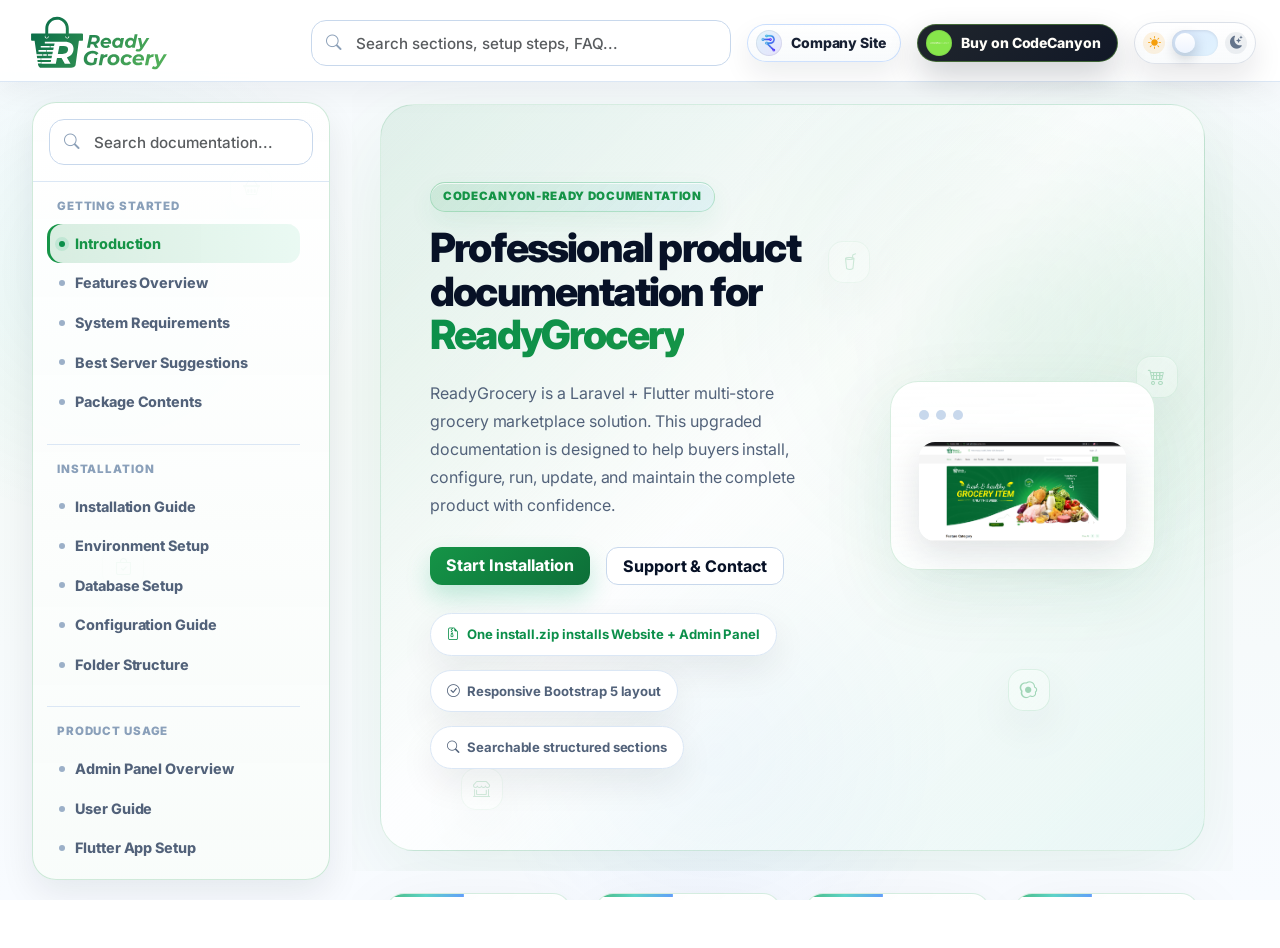
==== commit d0761192: "Improvement" ====
--- a/index.html
+++ b/index.html
@@ -45,19 +45,23 @@
     }
   </script>
 </head>
-<body data-bs-spy="scroll" data-bs-target="#docs-nav" data-bs-smooth-scroll="true" tabindex="0">
+<body tabindex="0">
   <a class="skip-link" href="#main-content">Skip to content</a>
   <div class="reading-progress" aria-hidden="true"><span id="reading-progress-bar"></span></div>
+  <div class="grocery-orbit" aria-hidden="true">
+    <span class="grocery-float grocery-float-1"><i class="bi bi-basket2"></i></span>
+    <span class="grocery-float grocery-float-2"><i class="bi bi-cart4"></i></span>
+    <span class="grocery-float grocery-float-3"><i class="bi bi-bag-check"></i></span>
+    <span class="grocery-float grocery-float-4"><i class="bi bi-egg-fried"></i></span>
+    <span class="grocery-float grocery-float-5"><i class="bi bi-cup-straw"></i></span>
+    <span class="grocery-float grocery-float-6"><i class="bi bi-shop-window"></i></span>
+  </div>
 
   <header class="topbar sticky-top">
     <div class="container-xl px-3 px-lg-4 topbar-container">
       <div class="d-flex align-items-center justify-content-between gap-3 py-3">
         <a class="brand d-flex align-items-center text-decoration-none" href="#hero">
           <img src="assets/images/project-main-logo.svg" alt="ReadyGrocery logo" class="brand-logo">
-          <span class="brand-copy">
-            <span class="brand-title">ReadyGrocery</span>
-            <span class="brand-subtitle">Documentation Portal</span>
-          </span>
         </a>
 
         <div class="d-flex align-items-center gap-2 gap-lg-3">
@@ -65,12 +69,18 @@
             <i class="bi bi-search"></i>
             <input id="doc-search" class="form-control" type="search" placeholder="Search sections, setup steps, FAQ..." aria-label="Search documentation">
           </form>
-          <a class="btn btn-outline-light btn-sm d-none d-md-inline-flex" href="https://razinsoft.com/" target="_blank" rel="noopener">Company Site</a>
-          <a class="btn btn-warning btn-sm text-dark fw-semibold d-none d-sm-inline-flex" href="https://codecanyon.net/user/razinsoft/portfolio" target="_blank" rel="noopener">Buy on CodeCanyon</a>
+          <a class="topbar-action topbar-action-company d-none d-md-inline-flex" href="https://razinsoft.com/" target="_blank" rel="noopener">
+            <span class="topbar-action-icon"><img src="assets/images/razinsoft-favicon.png" alt="" aria-hidden="true"></span>
+            <span>Company Site</span>
+          </a>
+          <a class="topbar-action topbar-action-market d-none d-sm-inline-flex" href="https://codecanyon.net/user/razinsoft/portfolio" target="_blank" rel="noopener">
+            <span class="topbar-action-icon"><img src="assets/images/codecanyon-logo.svg" alt="" aria-hidden="true"></span>
+            <span>Buy on CodeCanyon</span>
+          </a>
           <button class="theme-toggle" id="theme-toggle" type="button" aria-label="Switch theme" aria-pressed="false">
-            <i class="bi bi-sun-fill theme-icon-light"></i>
+            <span class="theme-icon theme-icon-light"><i class="bi bi-brightness-high-fill"></i></span>
             <span class="theme-toggle-track"><span class="theme-toggle-thumb"></span></span>
-            <i class="bi bi-moon-stars-fill theme-icon-dark"></i>
+            <span class="theme-icon theme-icon-dark"><i class="bi bi-moon-stars-fill"></i></span>
           </button>
           <button class="btn btn-outline-light btn-sm d-lg-none" type="button" data-bs-toggle="offcanvas" data-bs-target="#mobileSidebar" aria-controls="mobileSidebar" aria-label="Open documentation menu">
             <i class="bi bi-list"></i>
@@ -189,6 +199,7 @@
             <div class="row g-4 metrics-row">
               <div class="col-sm-6 col-xl-3">
                 <div class="metric-card">
+                  <span class="metric-icon"><i class="bi bi-layers"></i></span>
                   <span class="metric-label">Product Stack</span>
                   <strong>Laravel + Flutter</strong>
                   <p>Website and Admin Panel install together, with a companion mobile app.</p>
@@ -196,6 +207,7 @@
               </div>
               <div class="col-sm-6 col-xl-3">
                 <div class="metric-card">
+                  <span class="metric-icon"><i class="bi bi-diagram-3"></i></span>
                   <span class="metric-label">Documentation Scope</span>
                   <strong>End-to-End Setup</strong>
                   <p>From server requirements and `.env` setup to updates and troubleshooting.</p>
@@ -203,6 +215,7 @@
               </div>
               <div class="col-sm-6 col-xl-3">
                 <div class="metric-card">
+                  <span class="metric-icon"><i class="bi bi-patch-check"></i></span>
                   <span class="metric-label">Submission Ready</span>
                   <strong>CodeCanyon Friendly</strong>
                   <p>Structured headings, cleaner UX, and clearer technical guidance.</p>
@@ -210,6 +223,7 @@
               </div>
               <div class="col-sm-6 col-xl-3">
                 <div class="metric-card">
+                  <span class="metric-icon"><i class="bi bi-calendar2-check"></i></span>
                   <span class="metric-label">Last Refresh</span>
                   <strong>June 16, 2026</strong>
                   <p>Reorganized for clarity, consistency, and a more professional presentation.</p>
@@ -310,14 +324,21 @@
 
             <section id="requirements" class="doc-section searchable" data-search="requirements php laravel composer mysql flutter dart jdk android studio xcode node npm extensions">
               <div class="section-heading-wrap">
+                <span class="section-visual-icon"><i class="bi bi-hdd-network"></i></span>
                 <span class="section-kicker">Requirements</span>
                 <h2>System requirements</h2>
                 <p>Use the following baseline requirements before installation. Matching these versions or their compatible equivalents will reduce avoidable setup issues.</p>
               </div>
               <div class="row g-4">
                 <div class="col-xl-6">
-                  <div class="table-card">
-                    <div class="card-head"><h3>Web & Admin Requirements</h3><span class="soft-badge">Laravel stack</span></div>
+                  <div class="table-card requirement-table-card">
+                    <div class="card-head">
+                      <div class="card-title-cluster">
+                        <span class="card-head-icon"><i class="bi bi-window-sidebar"></i></span>
+                        <h3>Web & Admin Requirements</h3>
+                      </div>
+                      <span class="soft-badge">Laravel stack</span>
+                    </div>
                     <div class="table-responsive">
                       <table class="table align-middle mb-0">
                         <thead>
@@ -336,8 +357,14 @@
                   </div>
                 </div>
                 <div class="col-xl-6">
-                  <div class="table-card">
-                    <div class="card-head"><h3>Flutter App Requirements</h3><span class="soft-badge">Mobile stack</span></div>
+                  <div class="table-card requirement-table-card">
+                    <div class="card-head">
+                      <div class="card-title-cluster">
+                        <span class="card-head-icon"><i class="bi bi-phone"></i></span>
+                        <h3>Flutter App Requirements</h3>
+                      </div>
+                      <span class="soft-badge">Mobile stack</span>
+                    </div>
                     <div class="table-responsive">
                       <table class="table align-middle mb-0">
                         <thead>
@@ -472,18 +499,19 @@
 
             <section id="package-contents" class="doc-section searchable" data-search="package contents source code admin app documentation mobile flutter files download">
               <div class="section-heading-wrap">
+                <span class="section-visual-icon"><i class="bi bi-box-seam"></i></span>
                 <span class="section-kicker">Package</span>
                 <h2>Package contents</h2>
                 <p>After downloading the product from CodeCanyon, locate the web installer and mobile application source. The Website and Admin Panel are not separate web installations: both are deployed together from the same <code>install.zip</code> package.</p>
               </div>
-              <div class="bundle-banner mb-4">
+              <div class="bundle-banner package-spotlight mb-4">
                 <div class="bundle-icon"><i class="bi bi-file-earmark-zip-fill"></i></div>
-                <div>
+                <div class="package-spotlight-copy">
                   <span class="tiny-label">Single Web Installation Package</span>
                   <h3><code>install.zip</code> installs the Website and Admin Panel together</h3>
                   <p>Upload and install this archive once. The installer prepares the shared Laravel application, database, public Website, and protected Admin Panel in one guided process.</p>
                 </div>
-                <div class="bundle-result">
+                <div class="bundle-result package-flow">
                   <span><i class="bi bi-globe2"></i> Website</span>
                   <i class="bi bi-plus-lg"></i>
                   <span><i class="bi bi-speedometer2"></i> Admin Panel</span>
@@ -986,14 +1014,26 @@
 
             <section id="update-guide" class="doc-section searchable" data-search="update guide composer update browser update purchase verify zip upgrade now">
               <div class="section-heading-wrap">
+                <span class="section-visual-icon"><i class="bi bi-cloud-arrow-up"></i></span>
                 <span class="section-kicker">Updates</span>
                 <h2>Update guide</h2>
                 <p>Before updating a live site, create a full backup of project files and the production database. Always perform the update on a staging copy first when possible.</p>
               </div>
               <div class="row g-4">
                 <div class="col-xl-7">
-                  <div class="info-card">
-                    <h3>Recommended update workflow</h3>
+                  <div class="info-card update-workflow-card">
+                    <div class="update-workflow-head">
+                      <div>
+                        <span class="tiny-label">Safe release process</span>
+                        <h3>Recommended update workflow</h3>
+                      </div>
+                      <span class="update-status-pill"><i class="bi bi-shield-check"></i> Staging first</span>
+                    </div>
+                    <div class="update-quick-points">
+                      <span><i class="bi bi-database-check"></i> Backup</span>
+                      <span><i class="bi bi-cloud-upload"></i> Upload</span>
+                      <span><i class="bi bi-check2-circle"></i> Verify</span>
+                    </div>
                     <ol class="number-list">
                       <li>Back up files and database.</li>
                       <li>Upload the latest package or update archive to the server.</li>
@@ -1013,7 +1053,7 @@
                   </div>
                 </div>
                 <div class="col-xl-5">
-                  <figure class="media-card h-100">
+                  <figure class="media-card update-preview-card h-100">
                     <img src="assets/images/features/update-image/screen-02.jpg" class="img-fluid" alt="Update process screen example">
                     <figcaption>Example update screen from the original documentation flow.</figcaption>
                   </figure>
--- a/assets/css/customize.css
+++ b/assets/css/customize.css
@@ -1,292 +1,2122 @@
-:root{
-  --rg-bg:#f6f9fc;--rg-bg2:#eef6ff;--rg-surface:#fff;--rg-panel:#ffffff;--rg-card:#ffffff;--rg-ink:#0f172a;--rg-heading:#071126;--rg-muted:#52627a;--rg-line:#dbe7f5;--rg-line2:#c8d8ec;--rg-primary:#159447;--rg-green:#0b8f4a;--rg-cyan:#2fc7b8;--rg-orange:#ffb020;--rg-shadow:0 14px 35px rgba(15,23,42,.08);--rg-shadow-lg:0 28px 75px rgba(15,23,42,.14);--rg-radius:24px;--rg-radius-md:18px;--rg-code:#071425;--rg-code2:#0d223a;
-}
-html[data-theme="dark"]{--rg-bg:#07111f;--rg-bg2:#082739;--rg-surface:#0d1828;--rg-panel:#0f1b2c;--rg-card:#101d30;--rg-ink:#eaf2ff;--rg-heading:#fff;--rg-muted:#b6c4d8;--rg-line:rgba(148,163,184,.24);--rg-line2:rgba(148,163,184,.34);--rg-primary:#35d07f;--rg-green:#24b96b;--rg-cyan:#55dccb;--rg-orange:#ffc15a;--rg-shadow:0 20px 50px rgba(0,0,0,.28);--rg-shadow-lg:0 32px 90px rgba(0,0,0,.42);--rg-code:#071120;--rg-code2:#0b2136}
-*{box-sizing:border-box}html{scroll-behavior:smooth;scroll-padding-top:104px}body{margin:0;font-family:"Inter",system-ui,-apple-system,"Segoe UI",sans-serif;background:linear-gradient(180deg,#fbfdff 0%,var(--rg-bg) 36%,#f9fbff 100%);color:var(--rg-ink);font-size:16px;line-height:1.7;overflow-x:hidden}html[data-theme="dark"] body{background:radial-gradient(circle at 20% -10%,rgba(20,99,255,.18),transparent 32%),radial-gradient(circle at 90% 5%,rgba(11,170,111,.15),transparent 30%),var(--rg-bg);color:var(--rg-ink)}
-a{color:var(--rg-primary);text-decoration:none}a:hover{color:var(--rg-green)}p,li,td,dd{color:var(--rg-muted)}h1,h2,h3,h4,h5,h6,.brand-title{color:var(--rg-heading);font-weight:850;letter-spacing:-.035em}code,pre,kbd{font-family:"JetBrains Mono",ui-monospace,SFMono-Regular,Menlo,Consolas,monospace}.skip-link{position:absolute;left:-9999px}.skip-link:focus{left:16px;top:16px;z-index:9999;background:var(--rg-heading);color:#fff;padding:10px 14px;border-radius:12px}.reading-progress{position:fixed;top:0;left:0;width:100%;height:3px;z-index:3000}.reading-progress span{display:block;height:100%;width:0;background:linear-gradient(90deg,var(--rg-green),var(--rg-primary),var(--rg-cyan))}
-.container{max-width:1440px}.topbar{background:rgba(255,255,255,.9);backdrop-filter:blur(18px);border-bottom:1px solid var(--rg-line);box-shadow:0 8px 32px rgba(15,23,42,.06)}html[data-theme="dark"] .topbar{background:rgba(10,20,34,.88);box-shadow:0 16px 42px rgba(0,0,0,.28)}.brand{gap:16px}.brand-logo{width:150px;max-height:54px;object-fit:contain}.brand-copy{display:flex;flex-direction:column;padding-left:16px;border-left:1px solid var(--rg-line)}.brand-title{font-size:17px;line-height:1}.brand-subtitle{font-size:12px;color:var(--rg-muted);font-weight:600}.btn{border-radius:12px;font-weight:750;transition:.22s ease}.btn-success{background:linear-gradient(135deg,var(--rg-green),#0d8f61);border:0;box-shadow:0 12px 25px rgba(11,170,111,.24)}.btn-success:hover{transform:translateY(-2px);box-shadow:0 18px 34px rgba(11,170,111,.30)}.btn-warning{background:linear-gradient(135deg,#ffd36b,var(--rg-orange));border:0}.btn-outline-light{color:var(--rg-heading)!important;background:var(--rg-surface);border:1px solid var(--rg-line2)}html[data-theme="dark"] .btn-outline-light{color:var(--rg-ink)!important;background:rgba(255,255,255,.06)}
-.search-shell{position:relative;display:flex;align-items:center;min-width:min(420px,38vw)}.search-shell i{position:absolute;left:15px;color:#8ca0b8;z-index:2}.search-shell .form-control{height:46px;border-radius:15px;border:1px solid var(--rg-line2);background:var(--rg-surface);color:var(--rg-ink);padding:10px 14px 10px 44px;font-weight:500;box-shadow:none}.search-shell .form-control:focus{border-color:var(--rg-primary);box-shadow:0 0 0 4px rgba(20,99,255,.13)}
-.theme-toggle{height:42px;display:inline-flex;align-items:center;gap:8px;padding:6px 9px;border-radius:999px;border:1px solid var(--rg-line2);background:var(--rg-surface);color:var(--rg-ink);box-shadow:var(--rg-shadow)}.theme-toggle-track{position:relative;width:44px;height:24px;border-radius:999px;background:#dbeafe}.theme-toggle-thumb{position:absolute;top:3px;left:3px;width:18px;height:18px;background:#fff;border-radius:50%;box-shadow:0 2px 8px rgba(15,23,42,.25);transition:.22s}.theme-icon-light{color:#f59e0b}.theme-icon-dark{color:#64748b}html[data-theme="dark"] .theme-toggle-track{background:#064e3b}html[data-theme="dark"] .theme-toggle-thumb{transform:translateX(20px)}html[data-theme="dark"] .theme-icon-dark{color:#93c5fd}
-body>.container{padding-left:18px;padding-right:18px}.row.g-0{--bs-gutter-x:0}@media(min-width:992px){body>.container>.row>aside{width:306px;flex:0 0 306px;max-width:306px}body>.container>.row>main{width:calc(100% - 306px);flex:0 0 calc(100% - 306px);max-width:calc(100% - 306px)}}.sidebar-shell{position:sticky;top:78px;height:calc(100vh - 78px);padding:18px 18px 22px 0}.sidebar-panel{height:100%;display:flex;flex-direction:column;background:var(--rg-panel);border:1px solid var(--rg-line);border-radius:22px;box-shadow:var(--rg-shadow);overflow:hidden}.sidebar-search{padding:16px;border-bottom:1px solid var(--rg-line)}.sidebar-search .search-shell{min-width:0}.sidebar-nav{padding:18px 14px 26px;overflow-y:auto}.nav-group+.nav-group{margin-top:22px;padding-top:18px;border-top:1px solid var(--rg-line)}.nav-label{margin:0 0 10px 10px;color:#8aa0ba;font-size:12px;font-weight:850;letter-spacing:.12em;text-transform:uppercase}.nav-link-doc{position:relative;display:flex;align-items:center;gap:10px;padding:10px 12px;border-radius:13px;color:var(--rg-muted);font-size:14px;font-weight:750;line-height:1.35;transition:.2s}.nav-link-doc:before{content:"";width:6px;height:6px;border-radius:50%;background:#9cb0c8;flex:none}.nav-link-doc:hover{background:rgba(20,99,255,.08);color:var(--rg-primary);transform:translateX(3px)}.nav-link-doc.active{background:linear-gradient(90deg,rgba(20,99,255,.13),rgba(11,170,111,.10));color:var(--rg-primary);box-shadow:inset 3px 0 0 var(--rg-primary)}.nav-link-doc.active:before{background:var(--rg-green);box-shadow:0 0 0 4px rgba(11,170,111,.12)}
-main{min-width:0}.docs-container{width:100%;max-width:1180px;margin:0 auto;padding-left:32px;padding-right:32px}.hero-section{position:relative;overflow:hidden;padding:54px 0 42px}.hero-grid{position:absolute;inset:0;pointer-events:none;background-image:radial-gradient(rgba(20,99,255,.16) 1px,transparent 1px);background-size:28px 28px;mask-image:linear-gradient(180deg,#000,transparent 80%)}.eyebrow,.section-kicker,.metric-label,.tiny-label{display:inline-flex;align-items:center;width:max-content;max-width:100%;padding:7px 12px;border:1px solid rgba(20,99,255,.2);border-radius:999px;background:linear-gradient(90deg,rgba(20,99,255,.10),rgba(11,170,111,.08));color:var(--rg-primary);font-size:12px;font-weight:900;letter-spacing:.095em;text-transform:uppercase}.hero-title{font-size:clamp(2.4rem,5vw,5rem);line-height:.98;margin:18px 0 18px}.hero-title span{background:linear-gradient(135deg,var(--rg-green),var(--rg-primary));-webkit-background-clip:text;background-clip:text;color:transparent}.hero-copy{max-width:820px;color:var(--rg-muted);font-size:1.11rem}.hero-actions,.hero-badges{display:flex;flex-wrap:wrap;gap:12px;margin-top:24px}.badge-glass{display:inline-flex;align-items:center;gap:8px;padding:9px 12px;border:1px solid var(--rg-line);border-radius:999px;background:var(--rg-surface);color:var(--rg-muted);box-shadow:var(--rg-shadow);font-weight:700;font-size:13px}.badge-highlight{color:var(--rg-green)}.hero-card{padding:12px;border:1px solid var(--rg-line);border-radius:28px;background:linear-gradient(180deg,var(--rg-surface),rgba(255,255,255,.78));box-shadow:var(--rg-shadow-lg)}html[data-theme="dark"] .hero-card{background:linear-gradient(180deg,rgba(255,255,255,.08),rgba(255,255,255,.03))}.hero-card-top{display:flex;gap:7px;padding:6px 8px 12px}.dot{width:10px;height:10px;border-radius:50%;background:var(--rg-line2)}.hero-card img{width:100%;box-shadow:0 12px 35px rgba(15,23,42,.12)}
-.content-shell{padding:18px 0 70px}.metrics-row{margin-bottom:34px}.metric-card,.info-card,.feature-card,.table-card,.note-card,.stack-card,.callout,.custom-alert,.installer-content,.screenshot-card,.media-card,.mini-card,.sub-card,.custom-accordion .accordion-item,.contact-card,.change-item,.footer-panel,.server-recommend-card,.hosting-card,.changelog-card{background:linear-gradient(180deg,var(--rg-card),rgba(255,255,255,.92));border:1px solid var(--rg-line);border-radius:var(--rg-radius-md);box-shadow:var(--rg-shadow);color:var(--rg-ink);transition:transform .22s ease,box-shadow .22s ease,border-color .22s ease}html[data-theme="dark"] .metric-card,html[data-theme="dark"] .info-card,html[data-theme="dark"] .feature-card,html[data-theme="dark"] .table-card,html[data-theme="dark"] .note-card,html[data-theme="dark"] .stack-card,html[data-theme="dark"] .callout,html[data-theme="dark"] .custom-alert,html[data-theme="dark"] .installer-content,html[data-theme="dark"] .screenshot-card,html[data-theme="dark"] .media-card,html[data-theme="dark"] .mini-card,html[data-theme="dark"] .sub-card,html[data-theme="dark"] .custom-accordion .accordion-item,html[data-theme="dark"] .contact-card,html[data-theme="dark"] .change-item,html[data-theme="dark"] .footer-panel,html[data-theme="dark"] .server-recommend-card,html[data-theme="dark"] .hosting-card,html[data-theme="dark"] .changelog-card{background:linear-gradient(180deg,rgba(16,29,48,.96),rgba(14,25,42,.88))}.metric-card:hover,.info-card:hover,.feature-card:hover,.table-card:hover,.hosting-card:hover,.changelog-card:hover{transform:translateY(-5px);box-shadow:var(--rg-shadow-lg);border-color:rgba(20,99,255,.28)}.metric-card{height:100%;padding:24px}.metric-card strong{display:block;margin:10px 0 6px;font-size:22px}.metric-card p{margin:0}.doc-section{position:relative;clear:both;margin:0 0 38px;padding:42px;border:1px solid var(--rg-line);border-radius:30px;background:linear-gradient(180deg,rgba(255,255,255,.80),rgba(255,255,255,.55));box-shadow:0 28px 90px rgba(15,23,42,.06);scroll-margin-top:104px;overflow:visible;animation:fadeUp .55s ease both}html[data-theme="dark"] .doc-section{background:linear-gradient(180deg,rgba(11,25,43,.72),rgba(8,19,33,.48));box-shadow:0 26px 80px rgba(0,0,0,.25)}.doc-section:before{content:"";position:absolute;inset:0 0 auto;height:3px;border-radius:30px 30px 0 0;background:linear-gradient(90deg,var(--rg-green),var(--rg-primary),var(--rg-cyan));opacity:.85}.doc-section+.doc-section{margin-top:38px}.section-heading-wrap{max-width:940px;margin:0 0 30px;position:relative;z-index:1}.section-heading-wrap h2{font-size:clamp(2rem,3vw,3rem);line-height:1.08;margin:14px 0 12px}.section-heading-wrap p{font-size:1.06rem;margin:0;color:var(--rg-muted)}@keyframes fadeUp{from{opacity:0;transform:translateY(14px)}to{opacity:1;transform:none}}
-.info-card,.feature-card,.table-card,.note-card,.stack-card,.mini-card,.sub-card,.media-card,.installer-content{padding:28px}.compact-card{padding:24px}.info-card h3,.feature-card h3,.table-card h3,.installer-content h3{font-size:22px;margin-bottom:16px}.icon-list,.check-list{padding:0;margin:0;list-style:none}.icon-list li,.check-list li{display:flex;gap:12px;align-items:flex-start;padding:4px 0}.icon-list i,.check-list li:before{color:var(--rg-green);flex:none}.check-list li:before{content:"✓";font-weight:900}.custom-alert,.callout{display:flex;gap:14px;align-items:flex-start;padding:18px 20px;background:linear-gradient(135deg,rgba(20,99,255,.08),rgba(11,170,111,.08))!important}.table-card{overflow:hidden}.table{margin:0;color:var(--rg-ink);--bs-table-bg:transparent;--bs-table-color:var(--rg-ink);--bs-table-border-color:var(--rg-line)}.table th{color:var(--rg-heading);font-weight:850;background:rgba(20,99,255,.06)}.table td{color:var(--rg-muted);vertical-align:middle}.table>:not(caption)>*>*{padding:15px 16px}
-.code-card{position:relative;z-index:1;clear:both;width:100%;margin:26px 0 34px;border-radius:22px;overflow:hidden;background:var(--rg-code);border:1px solid rgba(148,163,184,.32);box-shadow:0 24px 70px rgba(2,6,23,.22)}.code-card-header{min-height:64px;display:flex;align-items:center;justify-content:space-between;gap:16px;padding:15px 20px;background:linear-gradient(180deg,#111827,#0d1728);border-bottom:1px solid rgba(148,163,184,.28);color:#f8fafc;font-weight:850}.code-card-header span{display:flex;align-items:center;gap:10px}.copy-code-btn{border:1px solid rgba(255,255,255,.18);background:rgba(255,255,255,.08);color:#fff;border-radius:999px;padding:8px 14px;font-weight:750}.copy-code-btn:hover{background:#fff;color:#0f172a}.code-card pre{display:block;margin:0;padding:24px 28px;min-height:auto;max-height:none;overflow:auto;background:linear-gradient(135deg,var(--rg-code),var(--rg-code2));color:#edf5ff;line-height:1.78;font-size:14px;white-space:pre}.code-card code{display:block;background:transparent!important;color:inherit!important;padding:0!important;border:0!important}.doc-section>.code-card:first-child{margin-top:0}.code-card+.section-heading-wrap,.code-card+.row{margin-top:34px!important}#fcm-setup .code-card,#troubleshooting .code-card{margin-bottom:42px}#fcm-setup .section-heading-wrap,#troubleshooting .section-heading-wrap{padding:28px;border-radius:24px;background:linear-gradient(135deg,rgba(20,99,255,.08),rgba(11,170,111,.06));border:1px solid var(--rg-line)}#fcm-setup .section-heading-wrap h2,#troubleshooting .section-heading-wrap h2{font-size:clamp(2rem,3.2vw,3.35rem)}
-.custom-accordion{display:grid;gap:12px}.custom-accordion .accordion-item{overflow:hidden;border-radius:16px!important}.custom-accordion .accordion-button{min-height:58px;background:var(--rg-surface);color:var(--rg-heading);font-weight:850;box-shadow:none}.custom-accordion .accordion-button:not(.collapsed){background:linear-gradient(90deg,rgba(20,99,255,.10),rgba(11,170,111,.08));color:var(--rg-primary)}.custom-accordion .accordion-body{background:var(--rg-surface);color:var(--rg-muted);padding:18px 22px}.server-recommend-card{display:grid;grid-template-columns:1.25fr .8fr;gap:24px;padding:26px}.hosting-card{height:100%;padding:24px}.hosting-card>i{display:inline-flex;align-items:center;justify-content:center;width:52px;height:52px;border-radius:17px;background:linear-gradient(135deg,var(--rg-primary),var(--rg-green));color:#fff;font-size:24px;margin-bottom:14px}.hosting-card span,.server-spec-box span{color:var(--rg-primary);font-size:12px;font-weight:900;text-transform:uppercase;letter-spacing:.08em}.server-spec-box{padding:24px;border-radius:20px;background:linear-gradient(135deg,rgba(20,99,255,.10),rgba(11,170,111,.09));border:1px solid var(--rg-line)}.server-spec-box strong{display:block;margin:8px 0;color:var(--rg-heading);font-size:20px}.screenshot-grid,.access-grid{display:grid;grid-template-columns:repeat(2,minmax(0,1fr));gap:18px;margin-top:20px}.screenshot-card img,.media-card img{width:100%;border-radius:16px;border:1px solid var(--rg-line);box-shadow:var(--rg-shadow)}
-.changelog-modern{display:grid;grid-template-columns:repeat(3,minmax(0,1fr));gap:18px}.changelog-card{position:relative;overflow:hidden;padding:24px;min-height:auto}.changelog-card:before{content:"";position:absolute;inset:0 0 auto;height:4px;background:linear-gradient(90deg,var(--rg-green),var(--rg-primary),var(--rg-cyan))}.changelog-card h3{font-size:18px;margin:0 0 2px}.changelog-card small{display:block;color:var(--rg-muted);font-weight:700;margin-bottom:14px}.change-list{list-style:none;margin:0;padding:0;display:grid;gap:10px}.change-list li{display:flex;gap:10px;align-items:flex-start;padding:10px 12px;border-radius:12px;background:rgba(20,99,255,.06);color:var(--rg-muted)}.change-list li:before{content:"✓";display:inline-flex;align-items:center;justify-content:center;width:18px;height:18px;border-radius:6px;background:var(--rg-green);color:#fff;font-size:12px;font-weight:900;flex:none;margin-top:2px}.doc-footer{padding:0 0 56px}.footer-panel{padding:28px 32px;border-radius:24px}.footer-panel .d-flex{gap:18px}.back-to-top{position:fixed;right:22px;bottom:22px;z-index:1000;width:48px;height:48px;border-radius:16px;border:0;background:linear-gradient(135deg,var(--rg-green),var(--rg-primary));color:#fff;box-shadow:var(--rg-shadow-lg)}
-.search-empty-state{display:none;margin:20px 0;padding:24px;border-radius:20px;background:var(--rg-surface);border:1px solid var(--rg-line);box-shadow:var(--rg-shadow)}.docs-offcanvas,.docs-offcanvas .offcanvas-header,.docs-offcanvas .offcanvas-body{background:var(--rg-surface);color:var(--rg-ink)}.btn-close{filter:none}html[data-theme="dark"] .btn-close{filter:invert(1)}
-@media(max-width:1199.98px){.docs-container{padding-left:24px;padding-right:24px}.doc-section{padding:34px}.server-recommend-card{grid-template-columns:1fr}.changelog-modern{grid-template-columns:1fr 1fr}}@media(max-width:991.98px){body>.container{max-width:100%;padding:0 14px}.docs-container{max-width:100%;padding-left:12px;padding-right:12px}.hero-section{padding-top:36px}.doc-section{padding:28px;margin-bottom:26px;border-radius:24px}.doc-section+.doc-section{margin-top:26px}.metrics-row{margin-bottom:24px}.search-shell{min-width:0}.brand-logo{width:132px}.topbar .container{max-width:100%}}@media(max-width:767.98px){body{font-size:15px}.topbar .d-flex{gap:10px!important}.brand-copy{display:none}.brand-logo{width:126px}.hero-title{font-size:2.4rem}.hero-actions .btn{width:100%;justify-content:center}.doc-section{padding:22px 18px;border-radius:22px}.section-heading-wrap h2{font-size:2rem}.info-card,.feature-card,.table-card,.note-card,.stack-card,.mini-card,.sub-card,.media-card,.installer-content,.metric-card{padding:20px}.code-card{border-radius:18px;margin:22px 0 28px}.code-card-header{padding:12px 14px;min-height:56px}.code-card pre{padding:18px;font-size:13px}.screenshot-grid,.access-grid,.changelog-modern{grid-template-columns:1fr}.footer-panel{padding:22px}.footer-panel .d-flex{align-items:flex-start!important}.theme-toggle i{display:none}}
+:root {
+  --rg-bg: #f6f9fc;
+  --rg-bg2: #eef6ff;
+  --rg-surface: #fff;
+  --rg-panel: #ffffff;
+  --rg-card: #ffffff;
+  --rg-ink: #0f172a;
+  --rg-heading: #071126;
+  --rg-muted: #52627a;
+  --rg-line: #dbe7f5;
+  --rg-line2: #c8d8ec;
+  --rg-primary: #159447;
+  --rg-green: #0b8f4a;
+  --rg-cyan: #2fc7b8;
+  --rg-orange: #ffb020;
+  --rg-shadow: 0 14px 35px rgba(15, 23, 42, .08);
+  --rg-shadow-lg: 0 28px 75px rgba(15, 23, 42, .14);
+  --rg-radius: 24px;
+  --rg-radius-md: 18px;
+  --rg-code: #071425;
+  --rg-code2: #0d223a;
+}
+
+html[data-theme="dark"] {
+  --rg-bg: #07111f;
+  --rg-bg2: #082739;
+  --rg-surface: #0d1828;
+  --rg-panel: #0f1b2c;
+  --rg-card: #101d30;
+  --rg-ink: #eaf2ff;
+  --rg-heading: #fff;
+  --rg-muted: #b6c4d8;
+  --rg-line: rgba(148, 163, 184, .24);
+  --rg-line2: rgba(148, 163, 184, .34);
+  --rg-primary: #35d07f;
+  --rg-green: #24b96b;
+  --rg-cyan: #55dccb;
+  --rg-orange: #ffc15a;
+  --rg-shadow: 0 20px 50px rgba(0, 0, 0, .28);
+  --rg-shadow-lg: 0 32px 90px rgba(0, 0, 0, .42);
+  --rg-code: #071120;
+  --rg-code2: #0b2136
+}
+
+* {
+  box-sizing: border-box
+}
+
+html {
+  scroll-behavior: smooth;
+  scroll-padding-top: 104px
+}
+
+body {
+  margin: 0;
+  font-family: "Inter", system-ui, -apple-system, "Segoe UI", sans-serif;
+  background: linear-gradient(180deg, #fbfdff 0%, var(--rg-bg) 36%, #f9fbff 100%);
+  color: var(--rg-ink);
+  font-size: 16px;
+  line-height: 1.7;
+  overflow-x: hidden
+}
+
+html[data-theme="dark"] body {
+  background: radial-gradient(circle at 20% -10%, rgba(20, 99, 255, .18), transparent 32%), radial-gradient(circle at 90% 5%, rgba(11, 170, 111, .15), transparent 30%), var(--rg-bg);
+  color: var(--rg-ink)
+}
+
+a {
+  color: var(--rg-primary);
+  text-decoration: none
+}
+
+a:hover {
+  color: var(--rg-green)
+}
+
+p,
+li,
+td,
+dd {
+  color: var(--rg-muted)
+}
+
+h1,
+h2,
+h3,
+h4,
+h5,
+h6,
+.brand-title {
+  color: var(--rg-heading);
+  font-weight: 850;
+  letter-spacing: -.035em
+}
+
+code,
+pre,
+kbd {
+  font-family: "JetBrains Mono", ui-monospace, SFMono-Regular, Menlo, Consolas, monospace
+}
+
+.skip-link {
+  position: absolute;
+  left: -9999px
+}
+
+.skip-link:focus {
+  left: 16px;
+  top: 16px;
+  z-index: 9999;
+  background: var(--rg-heading);
+  color: #fff;
+  padding: 10px 14px;
+  border-radius: 12px
+}
+
+.reading-progress {
+  position: fixed;
+  top: 0;
+  left: 0;
+  width: 100%;
+  height: 3px;
+  z-index: 3000
+}
+
+.reading-progress span {
+  display: block;
+  height: 100%;
+  width: 0;
+  background: linear-gradient(90deg, var(--rg-green), var(--rg-primary), var(--rg-cyan))
+}
+
+.container {
+  max-width: 1440px
+}
+
+.topbar {
+  background: rgba(255, 255, 255, .9);
+  backdrop-filter: blur(18px);
+  border-bottom: 1px solid var(--rg-line);
+  box-shadow: 0 8px 32px rgba(15, 23, 42, .06)
+}
+
+html[data-theme="dark"] .topbar {
+  background: rgba(10, 20, 34, .88);
+  box-shadow: 0 16px 42px rgba(0, 0, 0, .28)
+}
+
+.brand {
+  gap: 16px
+  cursor: pointer
+}
+
+.brand-logo {
+  width: 150px;
+  max-height: 54px;
+  object-fit: contain
+}
+
+.brand-copy {
+  display: flex;
+  flex-direction: column;
+  padding-left: 16px;
+  border-left: 1px solid var(--rg-line)
+}
+
+.brand-title {
+  font-size: 17px;
+  line-height: 1
+}
+
+.brand-subtitle {
+  font-size: 12px;
+  color: var(--rg-muted);
+  font-weight: 600
+}
+
+.btn {
+  border-radius: 12px;
+  font-weight: 750;
+  transition: .22s ease
+}
+
+.btn-success {
+  background: linear-gradient(135deg, var(--rg-green), #0d8f61);
+  border: 0;
+  box-shadow: 0 12px 25px rgba(11, 170, 111, .24)
+}
+
+.btn-success:hover {
+  transform: translateY(-2px);
+  box-shadow: 0 18px 34px rgba(11, 170, 111, .30)
+}
+
+.btn-warning {
+  background: linear-gradient(135deg, #ffd36b, var(--rg-orange));
+  border: 0
+}
+
+.btn-outline-light {
+  color: var(--rg-heading) !important;
+  background: var(--rg-surface);
+  border: 1px solid var(--rg-line2)
+}
+
+html[data-theme="dark"] .btn-outline-light {
+  color: var(--rg-ink) !important;
+  background: rgba(255, 255, 255, .06)
+}
+
+.topbar-action {
+  position: relative;
+  align-items: center;
+  gap: 9px;
+  height: 38px;
+  padding: 6px 14px 6px 8px;
+  border-radius: 999px;
+  border: 1px solid rgba(148, 163, 184, .28);
+  color: #172033;
+  font-size: 14px;
+  font-weight: 800;
+  line-height: 1;
+  text-decoration: none;
+  white-space: nowrap;
+  box-shadow: 0 12px 28px rgba(15, 23, 42, .08);
+  transition: transform .22s ease, border-color .22s ease, box-shadow .22s ease, background .22s ease, color .22s ease
+}
+
+.topbar-action:hover,
+.topbar-action:focus {
+  color: #111827;
+  text-decoration: none;
+  transform: translateY(-2px);
+  box-shadow: 0 18px 34px rgba(15, 23, 42, .13)
+}
+
+.topbar-action:focus-visible {
+  outline: 0;
+  box-shadow: 0 0 0 4px rgba(20, 99, 255, .16), 0 18px 34px rgba(15, 23, 42, .13)
+}
+
+.topbar-action-icon {
+  display: inline-flex;
+  align-items: center;
+  justify-content: center;
+  flex: 0 0 26px;
+  width: 26px;
+  height: 26px;
+  border-radius: 50%;
+  overflow: hidden;
+  background: #fff;
+  box-shadow: inset 0 0 0 1px rgba(15, 23, 42, .07)
+}
+
+.topbar-action-icon img {
+  display: block;
+  max-width: 18px;
+  max-height: 18px;
+  object-fit: contain
+}
+
+.topbar-action-company {
+  background: linear-gradient(180deg, rgba(255, 255, 255, .96), rgba(247, 250, 252, .92));
+  border-color: rgba(53, 132, 248, .24)
+}
+
+.topbar-action-company .topbar-action-icon {
+  background: linear-gradient(135deg, rgba(45, 184, 231, .14), rgba(87, 35, 244, .12))
+}
+
+.topbar-action-market {
+  background: linear-gradient(135deg, #20262d, #111827);
+  border-color: rgba(135, 230, 75, .36);
+  color: #fffdf8;
+  padding-right: 16px;
+  box-shadow: 0 14px 32px rgba(17, 24, 39, .20)
+}
+
+.topbar-action-market:hover,
+.topbar-action-market:focus {
+  color: #ffffff;
+  border-color: rgba(135, 230, 75, .62);
+  box-shadow: 0 18px 36px rgba(17, 24, 39, .26), 0 0 0 1px rgba(135, 230, 75, .12)
+}
+
+.topbar-action-market .topbar-action-icon {
+  background: #87e64b
+}
+
+.topbar-action-market .topbar-action-icon img {
+  max-width: 21px;
+  max-height: 21px;
+  transform: translateX(-1px)
+}
+
+html[data-theme="dark"] .topbar-action-company {
+  color: #e8f1ff;
+  background: linear-gradient(180deg, rgba(22, 35, 52, .92), rgba(13, 23, 36, .92));
+  border-color: rgba(125, 179, 255, .24);
+  box-shadow: 0 14px 34px rgba(0, 0, 0, .24)
+}
+
+.search-shell {
+  position: relative;
+  display: flex;
+  align-items: center;
+  min-width: min(420px, 38vw)
+}
+
+.search-shell i {
+  position: absolute;
+  left: 15px;
+  color: #8ca0b8;
+  z-index: 2
+}
+
+.search-shell .form-control {
+  height: 46px;
+  border-radius: 15px;
+  border: 1px solid var(--rg-line2);
+  background: var(--rg-surface);
+  color: var(--rg-ink);
+  padding: 10px 14px 10px 44px;
+  font-weight: 500;
+  box-shadow: none
+}
+
+.search-shell .form-control:focus {
+  border-color: var(--rg-primary);
+  box-shadow: 0 0 0 4px rgba(20, 99, 255, .13)
+}
+
+.theme-toggle {
+  height: 42px;
+  display: inline-flex;
+  align-items: center;
+  gap: 7px;
+  padding: 5px 8px;
+  border-radius: 999px;
+  border: 1px solid rgba(148, 163, 184, .30);
+  background: linear-gradient(180deg, rgba(255, 255, 255, .96), rgba(248, 250, 252, .90));
+  color: var(--rg-ink);
+  box-shadow: 0 14px 30px rgba(15, 23, 42, .10)
+}
+
+.theme-toggle:hover,
+.theme-toggle:focus {
+  border-color: rgba(20, 99, 255, .26);
+  box-shadow: 0 18px 36px rgba(15, 23, 42, .14)
+}
+
+.theme-toggle:focus-visible {
+  outline: 0;
+  box-shadow: 0 0 0 4px rgba(20, 99, 255, .16), 0 18px 36px rgba(15, 23, 42, .14)
+}
+
+.theme-icon {
+  display: inline-flex;
+  align-items: center;
+  justify-content: center;
+  width: 22px;
+  height: 22px;
+  border-radius: 50%;
+  font-size: 13px;
+  transition: color .22s ease, background .22s ease, transform .22s ease
+}
+
+.theme-toggle-track {
+  position: relative;
+  width: 46px;
+  height: 26px;
+  border-radius: 999px;
+  background: linear-gradient(135deg, #dbeafe, #e0f2fe);
+  box-shadow: inset 0 1px 3px rgba(15, 23, 42, .10)
+}
+
+.theme-toggle-thumb {
+  position: absolute;
+  top: 3px;
+  left: 3px;
+  width: 20px;
+  height: 20px;
+  background: linear-gradient(180deg, #ffffff, #eef4ff);
+  border-radius: 50%;
+  box-shadow: 0 5px 14px rgba(15, 23, 42, .24);
+  transition: .22s
+}
+
+.theme-icon-light {
+  color: #f59e0b;
+  background: rgba(245, 158, 11, .12)
+}
+
+.theme-icon-dark {
+  color: #64748b;
+  background: rgba(100, 116, 139, .10)
+}
+
+html[data-theme="dark"] .theme-toggle {
+  background: linear-gradient(180deg, rgba(22, 35, 52, .92), rgba(13, 23, 36, .92));
+  border-color: rgba(125, 179, 255, .24);
+  box-shadow: 0 14px 34px rgba(0, 0, 0, .28)
+}
+
+html[data-theme="dark"] .theme-toggle-track {
+  background: linear-gradient(135deg, #1e3a8a, #172554)
+}
+
+html[data-theme="dark"] .theme-toggle-thumb {
+  transform: translateX(20px);
+  background: linear-gradient(180deg, #f8fbff, #dbeafe)
+}
+
+html[data-theme="dark"] .theme-icon-light {
+  color: #94a3b8;
+  background: rgba(148, 163, 184, .10)
+}
+
+html[data-theme="dark"] .theme-icon-dark {
+  color: #93c5fd;
+  background: rgba(147, 197, 253, .16)
+}
+
+body>.container {
+  padding-left: 18px;
+  padding-right: 18px
+}
+
+.row.g-0 {
+  --bs-gutter-x: 0
+}
+
+@media(min-width:992px) {
+  body>.container>.row>aside {
+    width: 306px;
+    flex: 0 0 306px;
+    max-width: 306px
+  }
+
+  body>.container>.row>main {
+    width: calc(100% - 306px);
+    flex: 0 0 calc(100% - 306px);
+    max-width: calc(100% - 306px)
+  }
+}
+
+.sidebar-shell {
+  position: sticky;
+  top: 78px;
+  height: calc(100vh - 78px);
+  padding: 18px 18px 22px 0
+}
+
+.sidebar-panel {
+  height: 100%;
+  display: flex;
+  flex-direction: column;
+  background: var(--rg-panel);
+  border: 1px solid var(--rg-line);
+  border-radius: 22px;
+  box-shadow: var(--rg-shadow);
+  overflow: hidden
+}
+
+.sidebar-search {
+  padding: 16px;
+  border-bottom: 1px solid var(--rg-line)
+}
+
+.sidebar-search .search-shell {
+  min-width: 0
+}
+
+.sidebar-nav {
+  padding: 18px 14px 26px;
+  overflow-y: auto
+}
+
+.nav-group+.nav-group {
+  margin-top: 22px;
+  padding-top: 18px;
+  border-top: 1px solid var(--rg-line)
+}
+
+.nav-label {
+  margin: 0 0 10px 10px;
+  color: #8aa0ba;
+  font-size: 12px;
+  font-weight: 850;
+  letter-spacing: .12em;
+  text-transform: uppercase
+}
+
+.nav-link-doc {
+  position: relative;
+  display: flex;
+  align-items: center;
+  gap: 10px;
+  padding: 10px 12px;
+  border-radius: 13px;
+  color: var(--rg-muted);
+  font-size: 14px;
+  font-weight: 750;
+  line-height: 1.35;
+  transition: .2s
+}
+
+.nav-link-doc:before {
+  content: "";
+  width: 6px;
+  height: 6px;
+  border-radius: 50%;
+  background: #9cb0c8;
+  flex: none
+}
+
+.nav-link-doc:hover {
+  background: rgba(20, 99, 255, .08);
+  color: var(--rg-primary);
+  transform: translateX(3px)
+}
+
+.nav-link-doc.active {
+  background: linear-gradient(90deg, rgba(20, 99, 255, .13), rgba(11, 170, 111, .10));
+  color: var(--rg-primary);
+  box-shadow: inset 3px 0 0 var(--rg-primary)
+}
+
+.nav-link-doc.active:before {
+  background: var(--rg-green);
+  box-shadow: 0 0 0 4px rgba(11, 170, 111, .12)
+}
+
+main {
+  min-width: 0
+}
+
+.docs-container {
+  width: 100%;
+  max-width: 1180px;
+  margin: 0 auto;
+  padding-left: 32px;
+  padding-right: 32px
+}
+
+.hero-section {
+  position: relative;
+  overflow: hidden;
+  padding: 54px 0 42px
+}
+
+.hero-grid {
+  position: absolute;
+  inset: 0;
+  pointer-events: none;
+  background-image: radial-gradient(rgba(20, 99, 255, .16) 1px, transparent 1px);
+  background-size: 28px 28px;
+  mask-image: linear-gradient(180deg, #000, transparent 80%)
+}
+
+.eyebrow,
+.section-kicker,
+.metric-label,
+.tiny-label {
+  display: inline-flex;
+  align-items: center;
+  width: max-content;
+  max-width: 100%;
+  padding: 7px 12px;
+  border: 1px solid rgba(20, 99, 255, .2);
+  border-radius: 999px;
+  background: linear-gradient(90deg, rgba(20, 99, 255, .10), rgba(11, 170, 111, .08));
+  color: var(--rg-primary);
+  font-size: 12px;
+  font-weight: 900;
+  letter-spacing: .095em;
+  text-transform: uppercase
+}
+
+.hero-title {
+  font-size: clamp(2.4rem, 5vw, 5rem);
+  line-height: .98;
+  margin: 18px 0 18px
+}
+
+.hero-title span {
+  background: linear-gradient(135deg, var(--rg-green), var(--rg-primary));
+  -webkit-background-clip: text;
+  background-clip: text;
+  color: transparent
+}
+
+.hero-copy {
+  max-width: 820px;
+  color: var(--rg-muted);
+  font-size: 1.11rem
+}
+
+.hero-actions,
+.hero-badges {
+  display: flex;
+  flex-wrap: wrap;
+  gap: 12px;
+  margin-top: 24px
+}
+
+.badge-glass {
+  display: inline-flex;
+  align-items: center;
+  gap: 8px;
+  padding: 9px 12px;
+  border: 1px solid var(--rg-line);
+  border-radius: 999px;
+  background: var(--rg-surface);
+  color: var(--rg-muted);
+  box-shadow: var(--rg-shadow);
+  font-weight: 700;
+  font-size: 13px
+}
+
+.badge-highlight {
+  color: var(--rg-green)
+}
+
+.hero-card {
+  padding: 12px;
+  border: 1px solid var(--rg-line);
+  border-radius: 28px;
+  background: linear-gradient(180deg, var(--rg-surface), rgba(255, 255, 255, .78));
+  box-shadow: var(--rg-shadow-lg)
+}
+
+html[data-theme="dark"] .hero-card {
+  background: linear-gradient(180deg, rgba(255, 255, 255, .08), rgba(255, 255, 255, .03))
+}
+
+.hero-card-top {
+  display: flex;
+  gap: 7px;
+  padding: 6px 8px 12px
+}
+
+.dot {
+  width: 10px;
+  height: 10px;
+  border-radius: 50%;
+  background: var(--rg-line2)
+}
+
+.hero-card img {
+  width: 100%;
+  box-shadow: 0 12px 35px rgba(15, 23, 42, .12)
+}
+
+.content-shell {
+  padding: 18px 0 70px
+}
+
+.metrics-row {
+  margin-bottom: 34px
+}
+
+.metric-card,
+.info-card,
+.feature-card,
+.table-card,
+.note-card,
+.stack-card,
+.callout,
+.custom-alert,
+.installer-content,
+.screenshot-card,
+.media-card,
+.mini-card,
+.sub-card,
+.custom-accordion .accordion-item,
+.contact-card,
+.change-item,
+.footer-panel,
+.server-recommend-card,
+.hosting-card,
+.changelog-card {
+  background: linear-gradient(180deg, var(--rg-card), rgba(255, 255, 255, .92));
+  border: 1px solid var(--rg-line);
+  border-radius: var(--rg-radius-md);
+  box-shadow: var(--rg-shadow);
+  color: var(--rg-ink);
+  transition: transform .22s ease, box-shadow .22s ease, border-color .22s ease
+}
+
+html[data-theme="dark"] .metric-card,
+html[data-theme="dark"] .info-card,
+html[data-theme="dark"] .feature-card,
+html[data-theme="dark"] .table-card,
+html[data-theme="dark"] .note-card,
+html[data-theme="dark"] .stack-card,
+html[data-theme="dark"] .callout,
+html[data-theme="dark"] .custom-alert,
+html[data-theme="dark"] .installer-content,
+html[data-theme="dark"] .screenshot-card,
+html[data-theme="dark"] .media-card,
+html[data-theme="dark"] .mini-card,
+html[data-theme="dark"] .sub-card,
+html[data-theme="dark"] .custom-accordion .accordion-item,
+html[data-theme="dark"] .contact-card,
+html[data-theme="dark"] .change-item,
+html[data-theme="dark"] .footer-panel,
+html[data-theme="dark"] .server-recommend-card,
+html[data-theme="dark"] .hosting-card,
+html[data-theme="dark"] .changelog-card {
+  background: linear-gradient(180deg, rgba(16, 29, 48, .96), rgba(14, 25, 42, .88))
+}
+
+.metric-card:hover,
+.info-card:hover,
+.feature-card:hover,
+.table-card:hover,
+.hosting-card:hover,
+.changelog-card:hover {
+  transform: translateY(-5px);
+  box-shadow: var(--rg-shadow-lg);
+  border-color: rgba(20, 99, 255, .28)
+}
+
+.metric-card {
+  height: 100%;
+  padding: 24px
+}
+
+.metric-card strong {
+  display: block;
+  margin: 10px 0 6px;
+  font-size: 22px
+}
+
+.metric-card p {
+  margin: 0
+}
+
+.doc-section {
+  position: relative;
+  clear: both;
+  margin: 0 0 38px;
+  padding: 42px;
+  border: 1px solid var(--rg-line);
+  border-radius: 30px;
+  background: linear-gradient(180deg, rgba(255, 255, 255, .80), rgba(255, 255, 255, .55));
+  box-shadow: 0 28px 90px rgba(15, 23, 42, .06);
+  scroll-margin-top: 104px;
+  overflow: visible;
+  animation: fadeUp .55s ease both
+}
+
+html[data-theme="dark"] .doc-section {
+  background: linear-gradient(180deg, rgba(11, 25, 43, .72), rgba(8, 19, 33, .48));
+  box-shadow: 0 26px 80px rgba(0, 0, 0, .25)
+}
+
+.doc-section:before {
+  content: "";
+  position: absolute;
+  inset: 0 0 auto;
+  height: 3px;
+  border-radius: 30px 30px 0 0;
+  background: linear-gradient(90deg, var(--rg-green), var(--rg-primary), var(--rg-cyan));
+  opacity: .85
+}
+
+.doc-section+.doc-section {
+  margin-top: 38px
+}
+
+.section-heading-wrap {
+  max-width: 940px;
+  margin: 0 0 30px;
+  position: relative;
+  z-index: 1
+}
+
+.section-heading-wrap h2 {
+  font-size: clamp(2rem, 3vw, 3rem);
+  line-height: 1.08;
+  margin: 14px 0 12px
+}
+
+.section-heading-wrap p {
+  font-size: 1.06rem;
+  margin: 0;
+  color: var(--rg-muted)
+}
+
+@keyframes fadeUp {
+  from {
+    opacity: 0;
+    transform: translateY(14px)
+  }
+
+  to {
+    opacity: 1;
+    transform: none
+  }
+}
+
+.info-card,
+.feature-card,
+.table-card,
+.note-card,
+.stack-card,
+.mini-card,
+.sub-card,
+.media-card,
+.installer-content {
+  padding: 28px
+}
+
+.compact-card {
+  padding: 24px
+}
+
+.info-card h3,
+.feature-card h3,
+.table-card h3,
+.installer-content h3 {
+  font-size: 22px;
+  margin-bottom: 16px
+}
+
+.icon-list,
+.check-list {
+  padding: 0;
+  margin: 0;
+  list-style: none
+}
+
+.icon-list li,
+.check-list li {
+  display: flex;
+  gap: 12px;
+  align-items: flex-start;
+  padding: 4px 0
+}
+
+.icon-list i,
+.check-list li:before {
+  color: var(--rg-green);
+  flex: none
+}
+
+.check-list li:before {
+  content: "✓";
+  font-weight: 900
+}
+
+.custom-alert,
+.callout {
+  display: flex;
+  gap: 14px;
+  align-items: flex-start;
+  padding: 18px 20px;
+  background: linear-gradient(135deg, rgba(20, 99, 255, .08), rgba(11, 170, 111, .08)) !important
+}
+
+.table-card {
+  overflow: hidden
+}
+
+.table {
+  margin: 0;
+  color: var(--rg-ink);
+  --bs-table-bg: transparent;
+  --bs-table-color: var(--rg-ink);
+  --bs-table-border-color: var(--rg-line)
+}
+
+.table th {
+  color: var(--rg-heading);
+  font-weight: 850;
+  background: rgba(20, 99, 255, .06)
+}
+
+.table td {
+  color: var(--rg-muted);
+  vertical-align: middle
+}
+
+.table>:not(caption)>*>* {
+  padding: 15px 16px
+}
+
+.code-card {
+  position: relative;
+  z-index: 1;
+  clear: both;
+  width: 100%;
+  margin: 26px 0 34px;
+  border-radius: 22px;
+  overflow: hidden;
+  background: var(--rg-code);
+  border: 1px solid rgba(148, 163, 184, .32);
+  box-shadow: 0 24px 70px rgba(2, 6, 23, .22)
+}
+
+.code-card-header {
+  min-height: 64px;
+  display: flex;
+  align-items: center;
+  justify-content: space-between;
+  gap: 16px;
+  padding: 15px 20px;
+  background: linear-gradient(180deg, #111827, #0d1728);
+  border-bottom: 1px solid rgba(148, 163, 184, .28);
+  color: #f8fafc;
+  font-weight: 850
+}
+
+.code-card-header span {
+  display: flex;
+  align-items: center;
+  gap: 10px
+}
+
+.copy-code-btn {
+  border: 1px solid rgba(255, 255, 255, .18);
+  background: rgba(255, 255, 255, .08);
+  color: #fff;
+  border-radius: 999px;
+  padding: 8px 14px;
+  font-weight: 750
+}
+
+.copy-code-btn:hover {
+  background: #fff;
+  color: #0f172a
+}
+
+.code-card pre {
+  display: block;
+  margin: 0;
+  padding: 24px 28px;
+  min-height: auto;
+  max-height: none;
+  overflow: auto;
+  background: linear-gradient(135deg, var(--rg-code), var(--rg-code2));
+  color: #edf5ff;
+  line-height: 1.78;
+  font-size: 14px;
+  white-space: pre
+}
+
+.code-card code {
+  display: block;
+  background: transparent !important;
+  color: inherit !important;
+  padding: 0 !important;
+  border: 0 !important
+}
+
+.doc-section>.code-card:first-child {
+  margin-top: 0
+}
+
+.code-card+.section-heading-wrap,
+.code-card+.row {
+  margin-top: 34px !important
+}
+
+#fcm-setup .code-card,
+#troubleshooting .code-card {
+  margin-bottom: 42px
+}
+
+#fcm-setup .section-heading-wrap,
+#troubleshooting .section-heading-wrap {
+  padding: 28px;
+  border-radius: 24px;
+  background: linear-gradient(135deg, rgba(20, 99, 255, .08), rgba(11, 170, 111, .06));
+  border: 1px solid var(--rg-line)
+}
+
+#fcm-setup .section-heading-wrap h2,
+#troubleshooting .section-heading-wrap h2 {
+  font-size: clamp(2rem, 3.2vw, 3.35rem)
+}
+
+.custom-accordion {
+  display: grid;
+  gap: 12px
+}
+
+.custom-accordion .accordion-item {
+  overflow: hidden;
+  border-radius: 16px !important
+}
+
+.custom-accordion .accordion-button {
+  min-height: 58px;
+  background: var(--rg-surface);
+  color: var(--rg-heading);
+  font-weight: 850;
+  box-shadow: none
+}
+
+.custom-accordion .accordion-button:not(.collapsed) {
+  background: linear-gradient(90deg, rgba(20, 99, 255, .10), rgba(11, 170, 111, .08));
+  color: var(--rg-primary)
+}
+
+.custom-accordion .accordion-body {
+  background: var(--rg-surface);
+  color: var(--rg-muted);
+  padding: 18px 22px
+}
+
+.server-recommend-card {
+  display: grid;
+  grid-template-columns: 1.25fr .8fr;
+  gap: 24px;
+  padding: 26px
+}
+
+.hosting-card {
+  height: 100%;
+  padding: 24px
+}
+
+.hosting-card>i {
+  display: inline-flex;
+  align-items: center;
+  justify-content: center;
+  width: 52px;
+  height: 52px;
+  border-radius: 17px;
+  background: linear-gradient(135deg, var(--rg-primary), var(--rg-green));
+  color: #fff;
+  font-size: 24px;
+  margin-bottom: 14px
+}
+
+.hosting-card span,
+.server-spec-box span {
+  color: var(--rg-primary);
+  font-size: 12px;
+  font-weight: 900;
+  text-transform: uppercase;
+  letter-spacing: .08em
+}
+
+.server-spec-box {
+  padding: 24px;
+  border-radius: 20px;
+  background: linear-gradient(135deg, rgba(20, 99, 255, .10), rgba(11, 170, 111, .09));
+  border: 1px solid var(--rg-line)
+}
+
+.server-spec-box strong {
+  display: block;
+  margin: 8px 0;
+  color: var(--rg-heading);
+  font-size: 20px
+}
+
+.screenshot-grid,
+.access-grid {
+  display: grid;
+  grid-template-columns: repeat(2, minmax(0, 1fr));
+  gap: 18px;
+  margin-top: 20px
+}
+
+.screenshot-card img,
+.media-card img {
+  width: 100%;
+  border-radius: 16px;
+  border: 1px solid var(--rg-line);
+  box-shadow: var(--rg-shadow)
+}
+
+.changelog-modern {
+  display: grid;
+  grid-template-columns: repeat(3, minmax(0, 1fr));
+  gap: 18px
+}
+
+.changelog-card {
+  position: relative;
+  overflow: hidden;
+  padding: 24px;
+  min-height: auto
+}
+
+.changelog-card:before {
+  content: "";
+  position: absolute;
+  inset: 0 0 auto;
+  height: 4px;
+  background: linear-gradient(90deg, var(--rg-green), var(--rg-primary), var(--rg-cyan))
+}
+
+.changelog-card h3 {
+  font-size: 18px;
+  margin: 0 0 2px
+}
+
+.changelog-card small {
+  display: block;
+  color: var(--rg-muted);
+  font-weight: 700;
+  margin-bottom: 14px
+}
+
+.change-list {
+  list-style: none;
+  margin: 0;
+  padding: 0;
+  display: grid;
+  gap: 10px
+}
+
+.change-list li {
+  display: flex;
+  gap: 10px;
+  align-items: flex-start;
+  padding: 10px 12px;
+  border-radius: 12px;
+  background: rgba(20, 99, 255, .06);
+  color: var(--rg-muted)
+}
+
+.change-list li:before {
+  content: "✓";
+  display: inline-flex;
+  align-items: center;
+  justify-content: center;
+  width: 18px;
+  height: 18px;
+  border-radius: 6px;
+  background: var(--rg-green);
+  color: #fff;
+  font-size: 12px;
+  font-weight: 900;
+  flex: none;
+  margin-top: 2px
+}
+
+.doc-footer {
+  padding: 0 0 56px
+}
+
+.footer-panel {
+  padding: 28px 32px;
+  border-radius: 24px
+}
+
+.footer-panel .d-flex {
+  gap: 18px
+}
+
+.back-to-top {
+  position: fixed;
+  right: 22px;
+  bottom: 22px;
+  z-index: 1000;
+  width: 48px;
+  height: 48px;
+  border-radius: 16px;
+  border: 0;
+  background: linear-gradient(135deg, var(--rg-green), var(--rg-primary));
+  color: #fff;
+  box-shadow: var(--rg-shadow-lg)
+}
+
+.search-empty-state {
+  display: none;
+  margin: 20px 0;
+  padding: 24px;
+  border-radius: 20px;
+  background: var(--rg-surface);
+  border: 1px solid var(--rg-line);
+  box-shadow: var(--rg-shadow)
+}
+
+.docs-offcanvas,
+.docs-offcanvas .offcanvas-header,
+.docs-offcanvas .offcanvas-body {
+  background: var(--rg-surface);
+  color: var(--rg-ink)
+}
+
+.btn-close {
+  filter: none
+}
+
+html[data-theme="dark"] .btn-close {
+  filter: invert(1)
+}
+
+@media(max-width:1199.98px) {
+  .docs-container {
+    padding-left: 24px;
+    padding-right: 24px
+  }
+
+  .doc-section {
+    padding: 34px
+  }
+
+  .server-recommend-card {
+    grid-template-columns: 1fr
+  }
+
+  .changelog-modern {
+    grid-template-columns: 1fr 1fr
+  }
+}
+
+@media(max-width:991.98px) {
+  body>.container {
+    max-width: 100%;
+    padding: 0 14px
+  }
+
+  .docs-container {
+    max-width: 100%;
+    padding-left: 12px;
+    padding-right: 12px
+  }
+
+  .hero-section {
+    padding-top: 36px
+  }
+
+  .doc-section {
+    padding: 28px;
+    margin-bottom: 26px;
+    border-radius: 24px
+  }
+
+  .doc-section+.doc-section {
+    margin-top: 26px
+  }
+
+  .metrics-row {
+    margin-bottom: 24px
+  }
+
+  .search-shell {
+    min-width: 0
+  }
+
+  .brand-logo {
+    width: 132px
+  }
+
+  .topbar .container {
+    max-width: 100%
+  }
+}
+
+@media(max-width:767.98px) {
+  body {
+    font-size: 15px
+  }
+
+  .topbar .d-flex {
+    gap: 10px !important
+  }
+
+  .brand-copy {
+    display: none
+  }
+
+  .brand-logo {
+    width: 126px
+  }
+
+  .hero-title {
+    font-size: 2.4rem
+  }
+
+  .hero-actions .btn {
+    width: 100%;
+    justify-content: center
+  }
+
+  .doc-section {
+    padding: 22px 18px;
+    border-radius: 22px
+  }
+
+  .section-heading-wrap h2 {
+    font-size: 2rem
+  }
+
+  .info-card,
+  .feature-card,
+  .table-card,
+  .note-card,
+  .stack-card,
+  .mini-card,
+  .sub-card,
+  .media-card,
+  .installer-content,
+  .metric-card {
+    padding: 20px
+  }
+
+  .code-card {
+    border-radius: 18px;
+    margin: 22px 0 28px
+  }
+
+  .code-card-header {
+    padding: 12px 14px;
+    min-height: 56px
+  }
+
+  .code-card pre {
+    padding: 18px;
+    font-size: 13px
+  }
+
+  .screenshot-grid,
+  .access-grid,
+  .changelog-modern {
+    grid-template-columns: 1fr
+  }
+
+  .footer-panel {
+    padding: 22px
+  }
+
+  .footer-panel .d-flex {
+    align-items: flex-start !important
+  }
+
+  .theme-toggle {
+    gap: 5px;
+    padding-inline: 7px
+  }
+}
+
 /* Release timeline / changelog premium styling */
-.release-summary-row{display:grid;grid-template-columns:repeat(3,minmax(0,1fr));gap:16px;margin:0 0 24px}.release-stat-card{display:flex;align-items:center;gap:14px;padding:18px;border:1px solid var(--rg-line);border-radius:18px;background:var(--rg-surface);box-shadow:var(--rg-shadow)}.release-stat-icon{width:44px;height:44px;border-radius:14px;display:inline-flex;align-items:center;justify-content:center;background:linear-gradient(135deg,var(--rg-primary),var(--rg-green));color:#fff}.release-stat-card strong{display:block;font-size:22px;color:var(--rg-heading);line-height:1.1}.release-stat-card small{color:var(--rg-muted);font-weight:700}.release-timeline{display:grid;grid-template-columns:repeat(2,minmax(0,1fr));gap:18px}.release-card{position:relative;overflow:hidden;padding:26px;border:1px solid var(--rg-line);border-radius:22px;background:var(--rg-surface);box-shadow:var(--rg-shadow);transition:.22s ease}.release-card:hover{transform:translateY(-4px);box-shadow:var(--rg-shadow-lg)}.featured-release{border-color:rgba(11,170,111,.35)}.wide-release{grid-column:1/-1}.release-card-top{display:flex;justify-content:space-between;gap:18px;align-items:flex-start;margin-bottom:16px}.release-badge{display:inline-flex;padding:6px 10px;border-radius:999px;background:rgba(20,99,255,.09);color:var(--rg-primary);font-size:11px;text-transform:uppercase;letter-spacing:.08em;font-weight:900}.release-badge.latest{background:rgba(11,170,111,.11);color:var(--rg-green)}.release-badge.feature{background:rgba(255,176,32,.14);color:#b45309}.release-card h3{font-size:24px;margin:12px 0 4px}.release-date{margin:0;font-size:14px;font-weight:700}.release-number{font-size:46px;line-height:1;font-weight:900;color:rgba(20,99,255,.11)}.release-label{font-size:12px;text-transform:uppercase;letter-spacing:.1em;font-weight:900;color:var(--rg-primary);margin-bottom:12px}.release-list{list-style:none;padding:0;margin:0;display:grid;gap:10px}.release-list-two-col{grid-template-columns:repeat(2,minmax(0,1fr))}.release-list li{display:flex;gap:10px;align-items:flex-start;padding:11px 12px;border-radius:13px;background:rgba(20,99,255,.055);color:var(--rg-muted)}.release-list i{width:20px;height:20px;border-radius:7px;display:inline-flex;align-items:center;justify-content:center;background:var(--rg-green);color:#fff;font-size:13px;flex:none;margin-top:2px}.footer-panel{display:flex;align-items:center;justify-content:space-between}.footer-title{margin:0 0 4px;font-weight:900;color:var(--rg-heading)}.footer-copy{margin:0}.footer-actions{display:flex;gap:18px;flex-wrap:wrap;font-weight:850}.is-hidden-by-search{display:none!important}.search-match{outline:3px solid rgba(20,99,255,.18);outline-offset:8px}
-@media(max-width:767.98px){.release-summary-row,.release-timeline,.release-list-two-col{grid-template-columns:1fr}.wide-release{grid-column:auto}.footer-panel{display:block}.footer-actions{margin-top:16px}.release-card{padding:20px}.release-number{font-size:34px}}
+.release-summary-row {
+  display: grid;
+  grid-template-columns: repeat(3, minmax(0, 1fr));
+  gap: 16px;
+  margin: 0 0 24px
+}
+
+.release-stat-card {
+  display: flex;
+  align-items: center;
+  gap: 14px;
+  padding: 18px;
+  border: 1px solid var(--rg-line);
+  border-radius: 18px;
+  background: var(--rg-surface);
+  box-shadow: var(--rg-shadow)
+}
+
+.release-stat-icon {
+  width: 44px;
+  height: 44px;
+  border-radius: 14px;
+  display: inline-flex;
+  align-items: center;
+  justify-content: center;
+  background: linear-gradient(135deg, var(--rg-primary), var(--rg-green));
+  color: #fff
+}
+
+.release-stat-card strong {
+  display: block;
+  font-size: 22px;
+  color: var(--rg-heading);
+  line-height: 1.1
+}
+
+.release-stat-card small {
+  color: var(--rg-muted);
+  font-weight: 700
+}
+
+.release-timeline {
+  display: grid;
+  grid-template-columns: repeat(2, minmax(0, 1fr));
+  gap: 18px
+}
+
+.release-card {
+  position: relative;
+  overflow: hidden;
+  padding: 26px;
+  border: 1px solid var(--rg-line);
+  border-radius: 22px;
+  background: var(--rg-surface);
+  box-shadow: var(--rg-shadow);
+  transition: .22s ease
+}
+
+.release-card:hover {
+  transform: translateY(-4px);
+  box-shadow: var(--rg-shadow-lg)
+}
+
+.featured-release {
+  border-color: rgba(11, 170, 111, .35)
+}
+
+.wide-release {
+  grid-column: 1/-1
+}
+
+.release-card-top {
+  display: flex;
+  justify-content: space-between;
+  gap: 18px;
+  align-items: flex-start;
+  margin-bottom: 16px
+}
+
+.release-badge {
+  display: inline-flex;
+  padding: 6px 10px;
+  border-radius: 999px;
+  background: rgba(20, 99, 255, .09);
+  color: var(--rg-primary);
+  font-size: 11px;
+  text-transform: uppercase;
+  letter-spacing: .08em;
+  font-weight: 900
+}
+
+.release-badge.latest {
+  background: rgba(11, 170, 111, .11);
+  color: var(--rg-green)
+}
+
+.release-badge.feature {
+  background: rgba(255, 176, 32, .14);
+  color: #b45309
+}
+
+.release-card h3 {
+  font-size: 24px;
+  margin: 12px 0 4px
+}
+
+.release-date {
+  margin: 0;
+  font-size: 14px;
+  font-weight: 700
+}
+
+.release-number {
+  font-size: 46px;
+  line-height: 1;
+  font-weight: 900;
+  color: rgba(20, 99, 255, .11)
+}
+
+.release-label {
+  font-size: 12px;
+  text-transform: uppercase;
+  letter-spacing: .1em;
+  font-weight: 900;
+  color: var(--rg-primary);
+  margin-bottom: 12px
+}
+
+.release-list {
+  list-style: none;
+  padding: 0;
+  margin: 0;
+  display: grid;
+  gap: 10px
+}
+
+.release-list-two-col {
+  grid-template-columns: repeat(2, minmax(0, 1fr))
+}
+
+.release-list li {
+  display: flex;
+  gap: 10px;
+  align-items: flex-start;
+  padding: 11px 12px;
+  border-radius: 13px;
+  background: rgba(20, 99, 255, .055);
+  color: var(--rg-muted)
+}
+
+.release-list i {
+  width: 20px;
+  height: 20px;
+  border-radius: 7px;
+  display: inline-flex;
+  align-items: center;
+  justify-content: center;
+  background: var(--rg-green);
+  color: #fff;
+  font-size: 13px;
+  flex: none;
+  margin-top: 2px
+}
+
+.footer-panel {
+  display: flex;
+  align-items: center;
+  justify-content: space-between
+}
+
+.footer-title {
+  margin: 0 0 4px;
+  font-weight: 900;
+  color: var(--rg-heading)
+}
+
+.footer-copy {
+  margin: 0
+}
+
+.footer-actions {
+  display: flex;
+  gap: 18px;
+  flex-wrap: wrap;
+  font-weight: 850
+}
+
+.is-hidden-by-search {
+  display: none !important
+}
+
+.search-match {
+  outline: 3px solid rgba(20, 99, 255, .18);
+  outline-offset: 8px
+}
+
+@media(max-width:767.98px) {
+
+  .release-summary-row,
+  .release-timeline,
+  .release-list-two-col {
+    grid-template-columns: 1fr
+  }
+
+  .wide-release {
+    grid-column: auto
+  }
+
+  .footer-panel {
+    display: block
+  }
+
+  .footer-actions {
+    margin-top: 16px
+  }
+
+  .release-card {
+    padding: 20px
+  }
+
+  .release-number {
+    font-size: 34px
+  }
+}
 
 
 /* Final professional layout tune-up: right sidebar, logo-based palette, compact hero */
-:root{
-  --rg-brand:#159447;
-  --rg-brand-dark:#0d6f38;
-  --rg-brand-soft:rgba(21,148,71,.10);
-  --rg-accent:#36c78a;
-}
-html[data-theme="dark"]{
-  --rg-brand:#35d07f;
-  --rg-brand-dark:#22a863;
-  --rg-brand-soft:rgba(53,208,127,.14);
-  --rg-accent:#55dccb;
-}
-body{
+:root {
+  --rg-brand: #159447;
+  --rg-brand-dark: #0d6f38;
+  --rg-brand-soft: rgba(21, 148, 71, .10);
+  --rg-accent: #36c78a;
+}
+
+html[data-theme="dark"] {
+  --rg-brand: #35d07f;
+  --rg-brand-dark: #22a863;
+  --rg-brand-soft: rgba(53, 208, 127, .14);
+  --rg-accent: #55dccb;
+}
+
+body {
   background:
-    radial-gradient(circle at 8% 0%, rgba(21,148,71,.08), transparent 28%),
-    radial-gradient(circle at 92% 8%, rgba(54,199,138,.10), transparent 30%),
-    linear-gradient(180deg,#fbfefd 0%,#f5faf7 45%,#f8fbff 100%);
-}
-html[data-theme="dark"] body{
+    radial-gradient(circle at 8% 0%, rgba(21, 148, 71, .08), transparent 28%),
+    radial-gradient(circle at 92% 8%, rgba(54, 199, 138, .10), transparent 30%),
+    linear-gradient(180deg, #fbfefd 0%, #f5faf7 45%, #f8fbff 100%);
+}
+
+html[data-theme="dark"] body {
   background:
-    radial-gradient(circle at 12% -8%, rgba(53,208,127,.16), transparent 30%),
-    radial-gradient(circle at 86% 4%, rgba(85,220,203,.12), transparent 34%),
-    linear-gradient(180deg,#06111d 0%,#071421 48%,#06101b 100%);
-}
-body > .container{
-  max-width:1440px;
-  padding-left:22px;
-  padding-right:22px;
-}
-@media(min-width:992px){
-  body>.container>.row{align-items:flex-start;}
-  body>.container>.row>aside{order:2;width:316px;flex:0 0 316px;max-width:316px;}
-  body>.container>.row>main{order:1;width:calc(100% - 316px);flex:0 0 calc(100% - 316px);max-width:calc(100% - 316px);}
-  .sidebar-shell{padding:18px 0 22px 18px;}
-  .docs-container{padding-left:0;padding-right:34px;}
-}
-.sidebar-panel{
-  border-color:rgba(21,148,71,.20);
-  background:linear-gradient(180deg,rgba(255,255,255,.96),rgba(248,252,250,.92));
-}
-html[data-theme="dark"] .sidebar-panel{
-  background:linear-gradient(180deg,rgba(15,27,44,.97),rgba(12,24,39,.94));
-  border-color:rgba(53,208,127,.24);
-}
-.nav-link-doc.active{
-  background:linear-gradient(90deg,rgba(21,148,71,.16),rgba(54,199,138,.10));
-  color:var(--rg-brand);
-  box-shadow:inset 3px 0 0 var(--rg-brand);
-}
-.nav-link-doc:hover{background:rgba(21,148,71,.09);color:var(--rg-brand);}
-.search-shell .form-control:focus{border-color:var(--rg-brand);box-shadow:0 0 0 4px rgba(21,148,71,.14);}
-.btn-success{background:linear-gradient(135deg,var(--rg-brand),var(--rg-brand-dark));}
-.reading-progress span,.changelog-card:before{background:linear-gradient(90deg,var(--rg-brand),var(--rg-accent),var(--rg-cyan));}
-.hero-section{
-  padding:34px 0 30px;
-}
-.hero-section::before{
-  content:"";
-  position:absolute;
-  inset:18px 0 auto;
-  height:78%;
-  border-radius:34px;
+    radial-gradient(circle at 12% -8%, rgba(53, 208, 127, .16), transparent 30%),
+    radial-gradient(circle at 86% 4%, rgba(85, 220, 203, .12), transparent 34%),
+    linear-gradient(180deg, #06111d 0%, #071421 48%, #06101b 100%);
+}
+
+body>.container {
+  max-width: 1440px;
+  padding-left: 22px;
+  padding-right: 22px;
+}
+
+@media(min-width:992px) {
+  body>.container>.row {
+    align-items: flex-start;
+  }
+
+  body>.container>.row>aside {
+    order: 2;
+    width: 316px;
+    flex: 0 0 316px;
+    max-width: 316px;
+  }
+
+  body>.container>.row>main {
+    order: 1;
+    width: calc(100% - 316px);
+    flex: 0 0 calc(100% - 316px);
+    max-width: calc(100% - 316px);
+  }
+
+  .sidebar-shell {
+    padding: 18px 0 22px 18px;
+  }
+
+  .docs-container {
+    padding-left: 0;
+    padding-right: 34px;
+  }
+}
+
+.sidebar-panel {
+  border-color: rgba(21, 148, 71, .20);
+  background: linear-gradient(180deg, rgba(255, 255, 255, .96), rgba(248, 252, 250, .92));
+}
+
+html[data-theme="dark"] .sidebar-panel {
+  background: linear-gradient(180deg, rgba(15, 27, 44, .97), rgba(12, 24, 39, .94));
+  border-color: rgba(53, 208, 127, .24);
+}
+
+.nav-link-doc.active {
+  background: linear-gradient(90deg, rgba(21, 148, 71, .16), rgba(54, 199, 138, .10));
+  color: var(--rg-brand);
+  box-shadow: inset 3px 0 0 var(--rg-brand);
+}
+
+.nav-link-doc:hover {
+  background: rgba(21, 148, 71, .09);
+  color: var(--rg-brand);
+}
+
+.search-shell .form-control:focus {
+  border-color: var(--rg-brand);
+  box-shadow: 0 0 0 4px rgba(21, 148, 71, .14);
+}
+
+.btn-success {
+  background: linear-gradient(135deg, var(--rg-brand), var(--rg-brand-dark));
+}
+
+.reading-progress span,
+.changelog-card:before {
+  background: linear-gradient(90deg, var(--rg-brand), var(--rg-accent), var(--rg-cyan));
+}
+
+.hero-section {
+  padding: 34px 0 30px;
+}
+
+.hero-section::before {
+  content: "";
+  position: absolute;
+  inset: 18px 0 auto;
+  height: 78%;
+  border-radius: 34px;
   background:
-    linear-gradient(135deg,rgba(21,148,71,.10),rgba(255,255,255,.72) 46%,rgba(54,199,138,.08)),
-    radial-gradient(circle at 76% 28%,rgba(21,148,71,.16),transparent 36%);
-  border:1px solid rgba(21,148,71,.14);
-  box-shadow:0 28px 90px rgba(13,111,56,.08);
-  pointer-events:none;
-}
-html[data-theme="dark"] .hero-section::before{
+    linear-gradient(135deg, rgba(21, 148, 71, .10), rgba(255, 255, 255, .72) 46%, rgba(54, 199, 138, .08)),
+    radial-gradient(circle at 76% 28%, rgba(21, 148, 71, .16), transparent 36%);
+  border: 1px solid rgba(21, 148, 71, .14);
+  box-shadow: 0 28px 90px rgba(13, 111, 56, .08);
+  pointer-events: none;
+}
+
+html[data-theme="dark"] .hero-section::before {
   background:
-    linear-gradient(135deg,rgba(53,208,127,.12),rgba(9,18,31,.72) 46%,rgba(85,220,203,.08)),
-    radial-gradient(circle at 76% 28%,rgba(53,208,127,.16),transparent 38%);
-  border-color:rgba(53,208,127,.18);
-  box-shadow:0 32px 90px rgba(0,0,0,.30);
-}
-.hero-section > *{position:relative;z-index:1;}
-.hero-title{
-  font-size:clamp(2rem,3.4vw,3.8rem);
-  line-height:1.05;
-  letter-spacing:-.055em;
-  margin:14px 0 14px;
-  max-width:870px;
-}
-.hero-copy{max-width:760px;font-size:1rem;line-height:1.75;}
-.hero-actions{margin-top:20px;}
-.hero-badges{margin-top:18px;}
-.hero-card{border-color:rgba(21,148,71,.16);box-shadow:0 22px 70px rgba(13,111,56,.10);}
-.eyebrow,.section-kicker,.metric-label,.tiny-label{
-  color:var(--rg-brand);
-  border-color:rgba(21,148,71,.22);
-  background:linear-gradient(90deg,rgba(21,148,71,.12),rgba(54,199,138,.08));
-}
-.doc-section{
-  padding:44px;
-  margin-bottom:44px;
-  background:linear-gradient(180deg,rgba(255,255,255,.92),rgba(251,254,252,.78));
-  border-color:rgba(21,148,71,.13);
-  box-shadow:0 24px 80px rgba(15,23,42,.07);
-}
-html[data-theme="dark"] .doc-section{
-  background:linear-gradient(180deg,rgba(13,24,40,.90),rgba(10,21,35,.78));
-  border-color:rgba(53,208,127,.16);
-}
-.section-heading-wrap{margin-bottom:26px;}
-.section-heading-wrap h2{font-size:clamp(2rem,3vw,3.2rem);line-height:1.08;}
-.info-card,.feature-card,.table-card,.note-card,.stack-card,.callout,.custom-alert,.installer-content,.screenshot-card,.media-card,.mini-card,.sub-card,.custom-accordion .accordion-item,.contact-card,.change-item,.server-recommend-card,.hosting-card,.changelog-card,.metric-card{
-  border-color:rgba(21,148,71,.14);
-  box-shadow:0 18px 48px rgba(15,23,42,.065);
-}
-.info-card:hover,.feature-card:hover,.table-card:hover,.hosting-card:hover,.changelog-card:hover,.metric-card:hover{
-  border-color:rgba(21,148,71,.30);
-  box-shadow:0 28px 70px rgba(13,111,56,.12);
-}
-.code-card{margin:28px 0 40px;border-radius:24px;}
-.code-card-header{min-height:60px;}
-.code-card pre{padding:26px 30px;}
-@media(max-width:991.98px){
-  body>.container{padding-left:14px;padding-right:14px;}
-  .docs-container{padding-left:0;padding-right:0;}
-  .hero-section::before{inset:12px 0 auto;height:82%;border-radius:26px;}
-  .doc-section{padding:30px 24px;margin-bottom:30px;}
-}
-@media(max-width:767.98px){
-  .hero-title{font-size:2.05rem;}
-  .doc-section{padding:24px 18px;margin-bottom:26px;}
+    linear-gradient(135deg, rgba(53, 208, 127, .12), rgba(9, 18, 31, .72) 46%, rgba(85, 220, 203, .08)),
+    radial-gradient(circle at 76% 28%, rgba(53, 208, 127, .16), transparent 38%);
+  border-color: rgba(53, 208, 127, .18);
+  box-shadow: 0 32px 90px rgba(0, 0, 0, .30);
+}
+
+.hero-section>* {
+  position: relative;
+  z-index: 1;
+}
+
+.hero-title {
+  font-size: clamp(2rem, 3.4vw, 3.8rem);
+  line-height: 1.05;
+  letter-spacing: -.055em;
+  margin: 14px 0 14px;
+  max-width: 870px;
+}
+
+.hero-copy {
+  max-width: 760px;
+  font-size: 1rem;
+  line-height: 1.75;
+}
+
+.hero-actions {
+  margin-top: 20px;
+}
+
+.hero-badges {
+  margin-top: 18px;
+}
+
+.hero-card {
+  border-color: rgba(21, 148, 71, .16);
+  box-shadow: 0 22px 70px rgba(13, 111, 56, .10);
+}
+
+.eyebrow,
+.section-kicker,
+.metric-label,
+.tiny-label {
+  color: var(--rg-brand);
+  border-color: rgba(21, 148, 71, .22);
+  background: linear-gradient(90deg, rgba(21, 148, 71, .12), rgba(54, 199, 138, .08));
+}
+
+.doc-section {
+  padding: 44px;
+  margin-bottom: 44px;
+  background: linear-gradient(180deg, rgba(255, 255, 255, .92), rgba(251, 254, 252, .78));
+  border-color: rgba(21, 148, 71, .13);
+  box-shadow: 0 24px 80px rgba(15, 23, 42, .07);
+}
+
+html[data-theme="dark"] .doc-section {
+  background: linear-gradient(180deg, rgba(13, 24, 40, .90), rgba(10, 21, 35, .78));
+  border-color: rgba(53, 208, 127, .16);
+}
+
+.section-heading-wrap {
+  margin-bottom: 26px;
+}
+
+.section-heading-wrap h2 {
+  font-size: clamp(2rem, 3vw, 3.2rem);
+  line-height: 1.08;
+}
+
+.info-card,
+.feature-card,
+.table-card,
+.note-card,
+.stack-card,
+.callout,
+.custom-alert,
+.installer-content,
+.screenshot-card,
+.media-card,
+.mini-card,
+.sub-card,
+.custom-accordion .accordion-item,
+.contact-card,
+.change-item,
+.server-recommend-card,
+.hosting-card,
+.changelog-card,
+.metric-card {
+  border-color: rgba(21, 148, 71, .14);
+  box-shadow: 0 18px 48px rgba(15, 23, 42, .065);
+}
+
+.info-card:hover,
+.feature-card:hover,
+.table-card:hover,
+.hosting-card:hover,
+.changelog-card:hover,
+.metric-card:hover {
+  border-color: rgba(21, 148, 71, .30);
+  box-shadow: 0 28px 70px rgba(13, 111, 56, .12);
+}
+
+.code-card {
+  margin: 28px 0 40px;
+  border-radius: 24px;
+}
+
+.code-card-header {
+  min-height: 60px;
+}
+
+.code-card pre {
+  padding: 26px 30px;
+}
+
+@media(max-width:991.98px) {
+  body>.container {
+    padding-left: 14px;
+    padding-right: 14px;
+  }
+
+  .docs-container {
+    padding-left: 0;
+    padding-right: 0;
+  }
+
+  .hero-section::before {
+    inset: 12px 0 auto;
+    height: 82%;
+    border-radius: 26px;
+  }
+
+  .doc-section {
+    padding: 30px 24px;
+    margin-bottom: 30px;
+  }
+}
+
+@media(max-width:767.98px) {
+  .hero-title {
+    font-size: 2.05rem;
+  }
+
+  .doc-section {
+    padding: 24px 18px;
+    margin-bottom: 26px;
+  }
 }
 
 
 /* Sohag final layout fix: left sidebar + container-xl + proper inner spacing */
-.container-xl{max-width:1420px;}
-body > .container-xl{
-  padding-left:24px;
-  padding-right:24px;
-}
-@media(min-width:992px){
-  body>.container-xl>.row{align-items:flex-start;--bs-gutter-x:0;}
-  body>.container-xl>.row>aside{
-    order:1!important;
-    width:310px!important;
-    flex:0 0 310px!important;
-    max-width:310px!important;
-  }
-  body>.container-xl>.row>main{
-    order:2!important;
-    width:calc(100% - 310px)!important;
-    flex:0 0 calc(100% - 310px)!important;
-    max-width:calc(100% - 310px)!important;
-  }
-  .sidebar-shell{
-    padding:20px 20px 24px 0!important;
-  }
-  .docs-container{
-    max-width:100%!important;
-    padding-left:34px!important;
-    padding-right:0!important;
-  }
-}
-main#main-content{min-width:0;}
-.hero-section{padding:42px 0 34px!important;}
-.content-shell{padding:22px 0 82px!important;}
-.doc-section{
-  margin-bottom:48px!important;
-  padding:46px!important;
-  overflow:visible!important;
-}
-.doc-section + .doc-section{margin-top:0!important;}
-.section-heading-wrap{padding:0!important;margin-bottom:30px!important;}
+.container-xl {
+  max-width: 1420px;
+}
+
+body>.container-xl {
+  padding-left: 24px;
+  padding-right: 24px;
+}
+
+@media(min-width:992px) {
+  body>.container-xl>.row {
+    align-items: flex-start;
+    --bs-gutter-x: 0;
+  }
+
+  body>.container-xl>.row>aside {
+    order: 1 !important;
+    width: 310px !important;
+    flex: 0 0 310px !important;
+    max-width: 310px !important;
+  }
+
+  body>.container-xl>.row>main {
+    order: 2 !important;
+    width: calc(100% - 310px) !important;
+    flex: 0 0 calc(100% - 310px) !important;
+    max-width: calc(100% - 310px) !important;
+  }
+
+  .sidebar-shell {
+    padding: 20px 20px 24px 0 !important;
+  }
+
+  .docs-container {
+    max-width: 100% !important;
+    padding-left: 34px !important;
+    padding-right: 0 !important;
+  }
+}
+
+main#main-content {
+  min-width: 0;
+}
+
+.hero-section {
+  padding: 42px 0 34px !important;
+}
+
+.content-shell {
+  padding: 22px 0 82px !important;
+}
+
+.doc-section {
+  margin-bottom: 48px !important;
+  padding: 46px !important;
+  overflow: visible !important;
+}
+
+.doc-section+.doc-section {
+  margin-top: 0 !important;
+}
+
+.section-heading-wrap {
+  padding: 0 !important;
+  margin-bottom: 30px !important;
+}
+
 #fcm-setup .section-heading-wrap,
-#troubleshooting .section-heading-wrap{
-  padding:30px!important;
-  margin-top:0!important;
-  margin-bottom:32px!important;
-}
-.code-card{margin:30px 0 42px!important;clear:both!important;position:relative!important;z-index:1!important;}
-.code-card + .section-heading-wrap{margin-top:0!important;}
-.metric-card,.info-card,.feature-card,.table-card,.note-card,.stack-card,.callout,.custom-alert,.installer-content,.screenshot-card,.media-card,.mini-card,.sub-card,.custom-accordion .accordion-item,.contact-card,.change-item,.footer-panel,.server-recommend-card,.hosting-card,.changelog-card,.release-card,.release-stat-card{
-  padding:26px;
-}
-.table-card{padding:0!important;}
-.custom-accordion .accordion-item{padding:0!important;}
-.footer-panel{padding:30px 34px!important;}
-.hero-title{font-size:clamp(2.05rem,3.2vw,3.75rem)!important;line-height:1.06!important;}
-.hero-copy{font-size:1rem!important;line-height:1.78!important;}
-.sidebar-panel{border-radius:24px!important;}
-.sidebar-nav{padding-bottom:34px!important;}
-html[data-theme="light"] body, body{
-  background:linear-gradient(180deg,#f8fbff 0%,#f4f9f7 44%,#f8fbff 100%)!important;
-}
-@media(max-width:991.98px){
-  body>.container-xl{max-width:100%;padding-left:14px!important;padding-right:14px!important;}
-  .docs-container{padding-left:0!important;padding-right:0!important;}
-  .doc-section{padding:30px 24px!important;margin-bottom:32px!important;}
-}
-@media(max-width:767.98px){
-  body>.container-xl{padding-left:10px!important;padding-right:10px!important;}
-  .doc-section{padding:24px 18px!important;margin-bottom:28px!important;border-radius:22px!important;}
-  .metric-card,.info-card,.feature-card,.note-card,.stack-card,.callout,.custom-alert,.installer-content,.screenshot-card,.media-card,.mini-card,.sub-card,.contact-card,.change-item,.server-recommend-card,.hosting-card,.changelog-card,.release-card,.release-stat-card{padding:20px!important;}
-  .hero-title{font-size:2.1rem!important;}
+#troubleshooting .section-heading-wrap {
+  padding: 30px !important;
+  margin-top: 0 !important;
+  margin-bottom: 32px !important;
+}
+
+.code-card {
+  margin: 30px 0 42px !important;
+  clear: both !important;
+  position: relative !important;
+  z-index: 1 !important;
+}
+
+.code-card+.section-heading-wrap {
+  margin-top: 0 !important;
+}
+
+.metric-card,
+.info-card,
+.feature-card,
+.table-card,
+.note-card,
+.stack-card,
+.callout,
+.custom-alert,
+.installer-content,
+.screenshot-card,
+.media-card,
+.mini-card,
+.sub-card,
+.custom-accordion .accordion-item,
+.contact-card,
+.change-item,
+.footer-panel,
+.server-recommend-card,
+.hosting-card,
+.changelog-card,
+.release-card,
+.release-stat-card {
+  padding: 26px;
+}
+
+.table-card {
+  padding: 0 !important;
+}
+
+.custom-accordion .accordion-item {
+  padding: 0 !important;
+}
+
+.footer-panel {
+  padding: 30px 34px !important;
+}
+
+.hero-title {
+  font-size: clamp(2.05rem, 3.2vw, 3.75rem) !important;
+  line-height: 1.06 !important;
+}
+
+.hero-copy {
+  font-size: 1rem !important;
+  line-height: 1.78 !important;
+}
+
+.sidebar-panel {
+  border-radius: 24px !important;
+}
+
+.sidebar-nav {
+  padding-bottom: 34px !important;
+}
+
+html[data-theme="light"] body,
+body {
+  background: linear-gradient(180deg, #f8fbff 0%, #f4f9f7 44%, #f8fbff 100%) !important;
+}
+
+@media(max-width:991.98px) {
+  body>.container-xl {
+    max-width: 100%;
+    padding-left: 14px !important;
+    padding-right: 14px !important;
+  }
+
+  .docs-container {
+    padding-left: 0 !important;
+    padding-right: 0 !important;
+  }
+
+  .doc-section {
+    padding: 30px 24px !important;
+    margin-bottom: 32px !important;
+  }
+}
+
+@media(max-width:767.98px) {
+  body>.container-xl {
+    padding-left: 10px !important;
+    padding-right: 10px !important;
+  }
+
+  .doc-section {
+    padding: 24px 18px !important;
+    margin-bottom: 28px !important;
+    border-radius: 22px !important;
+  }
+
+  .metric-card,
+  .info-card,
+  .feature-card,
+  .note-card,
+  .stack-card,
+  .callout,
+  .custom-alert,
+  .installer-content,
+  .screenshot-card,
+  .media-card,
+  .mini-card,
+  .sub-card,
+  .contact-card,
+  .change-item,
+  .server-recommend-card,
+  .hosting-card,
+  .changelog-card,
+  .release-card,
+  .release-stat-card {
+    padding: 20px !important;
+  }
+
+  .hero-title {
+    font-size: 2.1rem !important;
+  }
 }
 
 /* Fresh full-width professional layout fix */
 .topbar-container,
-.docs-page-wrap{
-  width:100% !important;
-  max-width:none !important;
-}
-.docs-page-wrap{
-  padding-left:32px !important;
-  padding-right:32px !important;
-}
-.docs-layout-row{
-  --bs-gutter-x:0;
-}
-@media (min-width: 992px){
-  body>.docs-page-wrap>.docs-layout-row>aside{
-    order:1 !important;
-    width:320px !important;
-    flex:0 0 320px !important;
-    max-width:320px !important;
-  }
-  body>.docs-page-wrap>.docs-layout-row>main{
-    order:2 !important;
-    width:calc(100% - 320px) !important;
-    flex:0 0 calc(100% - 320px) !important;
-    max-width:calc(100% - 320px) !important;
-  }
-  body>.docs-page-wrap .sidebar-shell{
-    padding:24px 22px 28px 0 !important;
-  }
-  body>.docs-page-wrap .docs-container{
-    width:100% !important;
-    max-width:none !important;
-    padding-left:28px !important;
-    padding-right:28px !important;
+.docs-page-wrap {
+  width: 100% !important;
+  max-width: none !important;
+}
+
+.docs-page-wrap {
+  padding-left: 32px !important;
+  padding-right: 32px !important;
+}
+
+.docs-layout-row {
+  --bs-gutter-x: 0;
+}
+
+@media (min-width: 992px) {
+  body>.docs-page-wrap>.docs-layout-row>aside {
+    order: 1 !important;
+    width: 320px !important;
+    flex: 0 0 320px !important;
+    max-width: 320px !important;
+  }
+
+  body>.docs-page-wrap>.docs-layout-row>main {
+    order: 2 !important;
+    width: calc(100% - 320px) !important;
+    flex: 0 0 calc(100% - 320px) !important;
+    max-width: calc(100% - 320px) !important;
+  }
+
+  body>.docs-page-wrap .sidebar-shell {
+    padding: 24px 22px 28px 0 !important;
+  }
+
+  body>.docs-page-wrap .docs-container {
+    width: 100% !important;
+    max-width: none !important;
+    padding-left: 28px !important;
+    padding-right: 28px !important;
   }
 }
 
 /* Premium layout and spacing system */
-.hero-section .docs-container{
-  position:relative;
-  padding:52px 64px !important;
-}
-.hero-section .row{
-  --bs-gutter-x:3rem;
-  --bs-gutter-y:2.5rem;
-}
-.hero-card{
-  padding:22px !important;
-}
-.hero-card-top{
-  padding:4px 4px 18px;
-}
-.hero-card img{
-  display:block;
-}
-.hero-actions{
-  gap:14px;
-}
-.hero-badges{
-  gap:12px;
-}
-.badge-glass{
-  padding:10px 14px;
-}
+.hero-section .docs-container {
+  position: relative;
+  padding: 52px 64px !important;
+}
+
+.hero-section .row {
+  --bs-gutter-x: 3rem;
+  --bs-gutter-y: 2.5rem;
+}
+
+.hero-card {
+  padding: 22px !important;
+}
+
+.hero-card-top {
+  padding: 4px 4px 18px;
+}
+
+.hero-card img {
+  display: block;
+}
+
+.hero-actions {
+  gap: 14px;
+}
+
+.hero-badges {
+  gap: 12px;
+}
+
+.badge-glass {
+  padding: 10px 14px;
+}
+
 .metric-card,
 .info-card,
 .feature-card,
@@ -301,317 +2131,367 @@
 .release-stat-card,
 .faq-card,
 .access-card,
-.journey-step{
-  padding:30px !important;
-}
-.metric-card > :last-child,
-.info-card > :last-child,
-.feature-card > :last-child,
-.note-card > :last-child,
-.stack-card > :last-child,
-.mini-card > :last-child,
-.sub-card > :last-child,
-.media-card > :last-child,
-.installer-content > :last-child,
-.hosting-card > :last-child,
-.faq-card > :last-child,
-.journey-step > :last-child,
-.callout > div > :last-child{
-  margin-bottom:0;
-}
-.card-head{
-  display:flex;
-  align-items:flex-start;
-  justify-content:space-between;
-  gap:18px;
-  margin-bottom:20px;
-}
-.card-head h3{
-  margin:0;
-}
-.callout{
-  padding:20px 22px !important;
-  border-radius:18px;
-}
+.journey-step {
+  padding: 30px !important;
+}
+
+.metric-card> :last-child,
+.info-card> :last-child,
+.feature-card> :last-child,
+.note-card> :last-child,
+.stack-card> :last-child,
+.mini-card> :last-child,
+.sub-card> :last-child,
+.media-card> :last-child,
+.installer-content> :last-child,
+.hosting-card> :last-child,
+.faq-card> :last-child,
+.journey-step> :last-child,
+.callout>div> :last-child {
+  margin-bottom: 0;
+}
+
+.card-head {
+  display: flex;
+  align-items: flex-start;
+  justify-content: space-between;
+  gap: 18px;
+  margin-bottom: 20px;
+}
+
+.card-head h3 {
+  margin: 0;
+}
+
+.callout {
+  padding: 20px 22px !important;
+  border-radius: 18px;
+}
+
 .callout-icon,
 .stack-icon,
-.access-icon{
-  display:inline-flex;
-  align-items:center;
-  justify-content:center;
-  width:46px;
-  height:46px;
-  flex:0 0 46px;
-  border-radius:14px;
-  background:var(--rg-brand-soft);
-  color:var(--rg-brand);
-  font-size:20px;
-}
+.access-icon {
+  display: inline-flex;
+  align-items: center;
+  justify-content: center;
+  width: 46px;
+  height: 46px;
+  flex: 0 0 46px;
+  border-radius: 14px;
+  background: var(--rg-brand-soft);
+  color: var(--rg-brand);
+  font-size: 20px;
+}
+
 .bundle-banner,
 .installation-outcome,
-.post-install-checklist{
-  display:flex;
-  align-items:center;
-  justify-content:space-between;
-  gap:28px;
-  padding:30px;
-  border:1px solid rgba(21,148,71,.18);
-  border-radius:24px;
-  background:linear-gradient(135deg,var(--rg-surface),var(--rg-brand-soft));
-  box-shadow:var(--rg-shadow);
-}
-.bundle-icon{
-  display:grid;
-  place-items:center;
-  width:64px;
-  height:64px;
-  flex:0 0 64px;
-  border-radius:20px;
-  background:linear-gradient(135deg,var(--rg-brand),var(--rg-accent));
-  color:#fff;
-  font-size:28px;
-}
+.post-install-checklist {
+  display: flex;
+  align-items: center;
+  justify-content: space-between;
+  gap: 28px;
+  padding: 30px;
+  border: 1px solid rgba(21, 148, 71, .18);
+  border-radius: 24px;
+  background: linear-gradient(135deg, var(--rg-surface), var(--rg-brand-soft));
+  box-shadow: var(--rg-shadow);
+}
+
+.bundle-icon {
+  display: grid;
+  place-items: center;
+  width: 64px;
+  height: 64px;
+  flex: 0 0 64px;
+  border-radius: 20px;
+  background: linear-gradient(135deg, var(--rg-brand), var(--rg-accent));
+  color: #fff;
+  font-size: 28px;
+}
+
 .bundle-banner h3,
 .installation-outcome h3,
-.post-install-checklist h3{
-  margin:10px 0 8px;
-}
+.post-install-checklist h3 {
+  margin: 10px 0 8px;
+}
+
 .bundle-banner p,
 .installation-outcome p,
-.post-install-checklist p{
-  margin:0;
-}
+.post-install-checklist p {
+  margin: 0;
+}
+
 .bundle-result,
-.outcome-products{
-  display:flex;
-  align-items:stretch;
-  gap:12px;
-}
+.outcome-products {
+  display: flex;
+  align-items: stretch;
+  gap: 12px;
+}
+
 .bundle-result span,
-.outcome-products > div{
-  display:flex;
-  flex-direction:column;
-  justify-content:center;
-  gap:5px;
-  min-width:150px;
-  padding:18px;
-  border:1px solid var(--rg-line);
-  border-radius:18px;
-  background:var(--rg-surface);
-}
-.installer-timeline{
-  position:relative;
-  display:grid;
-  gap:28px;
-}
-.installer-timeline::before{
-  content:"";
-  position:absolute;
-  top:22px;
-  bottom:22px;
-  left:27px;
-  width:2px;
-  background:linear-gradient(var(--rg-brand),var(--rg-accent));
-}
-.installer-step{
-  position:relative;
-  display:grid;
-  grid-template-columns:56px minmax(0,1fr);
-  gap:22px;
-  align-items:start;
-}
-.installer-marker{
-  position:sticky;
-  top:22px;
-  z-index:2;
-  display:grid;
-  place-items:center;
-  width:56px;
-  height:56px;
-  border:5px solid var(--rg-bg);
-  border-radius:50%;
-  background:linear-gradient(135deg,var(--rg-brand),var(--rg-accent));
-  color:#fff;
-  box-shadow:var(--rg-shadow);
-  font-weight:900;
-}
-.installer-content{
-  border:1px solid var(--rg-line);
-  border-radius:24px;
-  box-shadow:var(--rg-shadow);
-}
-.installer-content > * + *{
-  margin-top:18px;
-}
+.outcome-products>div {
+  display: flex;
+  flex-direction: column;
+  justify-content: center;
+  gap: 5px;
+  min-width: 150px;
+  padding: 18px;
+  border: 1px solid var(--rg-line);
+  border-radius: 18px;
+  background: var(--rg-surface);
+}
+
+.installer-timeline {
+  position: relative;
+  display: grid;
+  gap: 28px;
+}
+
+.installer-timeline::before {
+  content: "";
+  position: absolute;
+  top: 22px;
+  bottom: 22px;
+  left: 27px;
+  width: 2px;
+  background: linear-gradient(var(--rg-brand), var(--rg-accent));
+}
+
+.installer-step {
+  position: relative;
+  display: grid;
+  grid-template-columns: 56px minmax(0, 1fr);
+  gap: 22px;
+  align-items: start;
+}
+
+.installer-marker {
+  position: sticky;
+  top: 22px;
+  z-index: 2;
+  display: grid;
+  place-items: center;
+  width: 56px;
+  height: 56px;
+  border: 5px solid var(--rg-bg);
+  border-radius: 50%;
+  background: linear-gradient(135deg, var(--rg-brand), var(--rg-accent));
+  color: #fff;
+  box-shadow: var(--rg-shadow);
+  font-weight: 900;
+}
+
+.installer-content {
+  border: 1px solid var(--rg-line);
+  border-radius: 24px;
+  box-shadow: var(--rg-shadow);
+}
+
+.installer-content>*+* {
+  margin-top: 18px;
+}
+
 .step-label,
 .soft-badge,
-.status-pill{
-  display:inline-flex;
-  align-items:center;
-  gap:7px;
-  padding:7px 11px;
-  border-radius:999px;
-  background:var(--rg-brand-soft);
-  color:var(--rg-brand);
-  font-size:12px;
-  font-weight:850;
-  letter-spacing:.05em;
-}
-.screenshot-card{
-  overflow:hidden;
-  padding:12px !important;
-  border:1px solid var(--rg-line);
-  border-radius:20px;
-  background:var(--rg-surface);
-}
-.screenshot-card figcaption{
-  padding:13px 5px 3px;
-  color:var(--rg-muted);
-  font-size:14px;
-}
-.screenshot-wide{
-  grid-column:1/-1;
-}
-.access-card{
-  display:flex;
-  align-items:center;
-  gap:16px;
-  min-width:0;
-  border:1px solid var(--rg-line);
-  border-radius:18px;
-  background:var(--rg-surface);
-}
-.access-card div{
-  min-width:0;
-}
-.access-card code{
-  display:block;
-  overflow-wrap:anywhere;
-}
+.status-pill {
+  display: inline-flex;
+  align-items: center;
+  gap: 7px;
+  padding: 7px 11px;
+  border-radius: 999px;
+  background: var(--rg-brand-soft);
+  color: var(--rg-brand);
+  font-size: 12px;
+  font-weight: 850;
+  letter-spacing: .05em;
+}
+
+.screenshot-card {
+  overflow: hidden;
+  padding: 12px !important;
+  border: 1px solid var(--rg-line);
+  border-radius: 20px;
+  background: var(--rg-surface);
+}
+
+.screenshot-card figcaption {
+  padding: 13px 5px 3px;
+  color: var(--rg-muted);
+  font-size: 14px;
+}
+
+.screenshot-wide {
+  grid-column: 1/-1;
+}
+
+.access-card {
+  display: flex;
+  align-items: center;
+  gap: 16px;
+  min-width: 0;
+  border: 1px solid var(--rg-line);
+  border-radius: 18px;
+  background: var(--rg-surface);
+}
+
+.access-card div {
+  min-width: 0;
+}
+
+.access-card code {
+  display: block;
+  overflow-wrap: anywhere;
+}
+
 .launch-checks,
-.number-list{
-  display:grid;
-  gap:12px;
-  margin:0;
-  padding-left:1.25rem;
-}
-.launch-checks{
-  list-style:none;
-  padding:0;
-}
-.launch-checks li{
-  display:flex;
-  gap:10px;
-}
-.launch-checks i{
-  color:var(--rg-brand);
-}
+.number-list {
+  display: grid;
+  gap: 12px;
+  margin: 0;
+  padding-left: 1.25rem;
+}
+
+.launch-checks {
+  list-style: none;
+  padding: 0;
+}
+
+.launch-checks li {
+  display: flex;
+  gap: 10px;
+}
+
+.launch-checks i {
+  color: var(--rg-brand);
+}
+
 .journey-grid,
-.faq-grid{
-  display:grid;
-  grid-template-columns:repeat(2,minmax(0,1fr));
-  gap:20px;
-}
+.faq-grid {
+  display: grid;
+  grid-template-columns: repeat(2, minmax(0, 1fr));
+  gap: 20px;
+}
+
 .journey-step,
-.faq-card{
-  border:1px solid var(--rg-line);
-  border-radius:20px;
-  background:var(--rg-surface);
-  box-shadow:var(--rg-shadow);
-}
-.journey-step > span{
-  display:grid;
-  place-items:center;
-  width:42px;
-  height:42px;
-  margin-bottom:18px;
-  border-radius:14px;
-  background:linear-gradient(135deg,var(--rg-brand),var(--rg-accent));
-  color:#fff;
-  font-weight:900;
-}
+.faq-card {
+  border: 1px solid var(--rg-line);
+  border-radius: 20px;
+  background: var(--rg-surface);
+  box-shadow: var(--rg-shadow);
+}
+
+.journey-step>span {
+  display: grid;
+  place-items: center;
+  width: 42px;
+  height: 42px;
+  margin-bottom: 18px;
+  border-radius: 14px;
+  background: linear-gradient(135deg, var(--rg-brand), var(--rg-accent));
+  color: #fff;
+  font-weight: 900;
+}
+
 .faq-card h3,
-.journey-step h3{
-  margin-bottom:10px;
-}
-.back-to-top{
-  opacity:0;
-  visibility:hidden;
-  transform:translateY(12px);
-  transition:.2s ease;
-}
-.back-to-top.is-visible{
-  opacity:1;
-  visibility:visible;
-  transform:none;
-}
-.search-empty-state:not([hidden]){
-  display:block;
+.journey-step h3 {
+  margin-bottom: 10px;
+}
+
+.back-to-top {
+  opacity: 0;
+  visibility: hidden;
+  transform: translateY(12px);
+  transition: .2s ease;
+}
+
+.back-to-top.is-visible {
+  opacity: 1;
+  visibility: visible;
+  transform: none;
+}
+
+.search-empty-state:not([hidden]) {
+  display: block;
 }
 
 /* Desktop: lock the application frame and scroll only the main content pane. */
-@media (min-width: 992px){
+@media (min-width: 992px) {
+
   html,
-  body{
-    height:100%;
-    overflow:hidden;
-  }
-  .topbar{
-    position:relative !important;
-    height:82px;
-  }
-  .docs-page-wrap{
-    height:calc(100vh - 82px);
-  }
-  .docs-layout-row{
-    height:100%;
-  }
-  body>.docs-page-wrap>.docs-layout-row>aside{
-    height:100%;
-  }
-  body>.docs-page-wrap .sidebar-shell{
-    position:relative !important;
-    top:auto;
-    height:100%;
-    padding-top:20px !important;
-    padding-bottom:20px !important;
-  }
-  body>.docs-page-wrap .sidebar-panel{
-    height:100%;
-    min-height:0;
-  }
-  main#main-content{
-    height:100%;
-    overflow-x:hidden;
-    overflow-y:auto;
-    overscroll-behavior:contain;
-    scroll-behavior:smooth;
-    scrollbar-gutter:stable;
-  }
-}
-@media (max-width: 1199.98px){
-  .hero-section .docs-container{
-    padding:44px 42px !important;
-  }
+  body {
+    height: 100%;
+    overflow: hidden;
+  }
+
+  .topbar {
+    position: relative !important;
+    height: 82px;
+  }
+
+  .docs-page-wrap {
+    height: calc(100vh - 82px);
+  }
+
+  .docs-layout-row {
+    height: 100%;
+  }
+
+  body>.docs-page-wrap>.docs-layout-row>aside {
+    height: 100%;
+  }
+
+  body>.docs-page-wrap .sidebar-shell {
+    position: relative !important;
+    top: auto;
+    height: 100%;
+    padding-top: 20px !important;
+    padding-bottom: 20px !important;
+  }
+
+  body>.docs-page-wrap .sidebar-panel {
+    height: 100%;
+    min-height: 0;
+  }
+
+  main#main-content {
+    height: 100%;
+    overflow-x: hidden;
+    overflow-y: auto;
+    overscroll-behavior: contain;
+    scroll-behavior: smooth;
+    scrollbar-gutter: stable;
+  }
+}
+
+@media (max-width: 1199.98px) {
+  .hero-section .docs-container {
+    padding: 44px 42px !important;
+  }
+
   .bundle-banner,
   .installation-outcome,
-  .post-install-checklist{
-    align-items:flex-start;
-    flex-direction:column;
-  }
-}
-@media (max-width: 991.98px){
+  .post-install-checklist {
+    align-items: flex-start;
+    flex-direction: column;
+  }
+}
+
+@media (max-width: 991.98px) {
+
   html,
-  body{
-    overflow-x:hidden;
-    overflow-y:auto;
-  }
-  .hero-section .docs-container{
-    padding:38px 28px !important;
-  }
-  .doc-section{
-    padding:34px 28px !important;
-  }
+  body {
+    overflow-x: hidden;
+    overflow-y: auto;
+  }
+
+  .hero-section .docs-container {
+    padding: 38px 28px !important;
+  }
+
+  .doc-section {
+    padding: 34px 28px !important;
+  }
+
   .metric-card,
   .info-card,
   .feature-card,
@@ -626,95 +2506,117 @@
   .release-stat-card,
   .faq-card,
   .access-card,
-  .journey-step{
-    padding:24px !important;
-  }
-}
-@media (max-width: 767.98px){
-  .hero-section .docs-container{
-    padding:30px 20px !important;
-  }
-  .hero-section .row{
-    --bs-gutter-y:2rem;
-  }
-  .hero-card{
-    padding:14px !important;
-  }
-  .hero-card-top{
-    padding-bottom:12px;
-  }
-  .doc-section{
-    padding:26px 20px !important;
-  }
+  .journey-step {
+    padding: 24px !important;
+  }
+}
+
+@media (max-width: 767.98px) {
+  .hero-section .docs-container {
+    padding: 30px 20px !important;
+  }
+
+  .hero-section .row {
+    --bs-gutter-y: 2rem;
+  }
+
+  .hero-card {
+    padding: 14px !important;
+  }
+
+  .hero-card-top {
+    padding-bottom: 12px;
+  }
+
+  .doc-section {
+    padding: 26px 20px !important;
+  }
+
   .bundle-banner,
   .installation-outcome,
-  .post-install-checklist{
-    gap:20px;
-    padding:22px;
-  }
+  .post-install-checklist {
+    gap: 20px;
+    padding: 22px;
+  }
+
   .bundle-result,
   .outcome-products,
   .access-grid,
   .journey-grid,
-  .faq-grid{
-    width:100%;
-    grid-template-columns:1fr;
-    flex-direction:column;
-  }
+  .faq-grid {
+    width: 100%;
+    grid-template-columns: 1fr;
+    flex-direction: column;
+  }
+
   .bundle-result span,
-  .outcome-products > div{
-    min-width:0;
-  }
-  .installer-timeline::before{
-    left:20px;
-  }
-  .installer-step{
-    grid-template-columns:42px minmax(0,1fr);
-    gap:12px;
-  }
-  .installer-marker{
-    width:42px;
-    height:42px;
-    border-width:4px;
-    font-size:11px;
-  }
-  .installer-content{
-    padding:20px !important;
-  }
-  .screenshot-grid{
-    grid-template-columns:1fr;
-  }
-  .card-head{
-    flex-direction:column;
-    gap:10px;
-  }
-}
-.hero-section{
-  padding-top:32px !important;
-  padding-bottom:34px !important;
-}
-.hero-section::before{
-  inset:22px 28px auto !important;
-  height:calc(100% - 42px) !important;
-}
-.content-shell{
-  padding-top:22px !important;
-}
-.doc-section{
-  padding:52px !important;
-  margin-bottom:52px !important;
-  border-radius:28px !important;
-}
-.doc-section:last-child{
-  margin-bottom:28px !important;
-}
-.section-heading-wrap{
-  margin-bottom:34px !important;
-}
-.doc-section .row{
-  --bs-gutter-x:1.75rem;
-  --bs-gutter-y:1.75rem;
-}
+  .outcome-products>div {
+    min-width: 0;
+  }
+
+  .installer-timeline::before {
+    left: 20px;
+  }
+
+  .installer-step {
+    grid-template-columns: 42px minmax(0, 1fr);
+    gap: 12px;
+  }
+
+  .installer-marker {
+    width: 42px;
+    height: 42px;
+    border-width: 4px;
+    font-size: 11px;
+  }
+
+  .installer-content {
+    padding: 20px !important;
+  }
+
+  .screenshot-grid {
+    grid-template-columns: 1fr;
+  }
+
+  .card-head {
+    flex-direction: column;
+    gap: 10px;
+  }
+}
+
+.hero-section {
+  padding-top: 32px !important;
+  padding-bottom: 34px !important;
+}
+
+.hero-section::before {
+  inset: 22px 28px auto !important;
+  height: calc(100% - 42px) !important;
+}
+
+.content-shell {
+  padding-top: 22px !important;
+}
+
+.doc-section {
+  padding: 52px !important;
+  margin-bottom: 52px !important;
+  border-radius: 28px !important;
+}
+
+.doc-section:last-child {
+  margin-bottom: 28px !important;
+}
+
+.section-heading-wrap {
+  margin-bottom: 34px !important;
+}
+
+.doc-section .row {
+  --bs-gutter-x: 1.75rem;
+  --bs-gutter-y: 1.75rem;
+}
+
 .metric-card,
 .info-card,
 .feature-card,
@@ -733,56 +2635,69 @@
 .hosting-card,
 .changelog-card,
 .release-card,
-.release-stat-card{
-  padding:30px !important;
-}
+.release-stat-card {
+  padding: 30px !important;
+}
+
 .table-card,
-.custom-accordion .accordion-item{
-  padding:0 !important;
-}
-.code-card{
-  margin:34px 0 48px !important;
-}
-.code-card pre{
-  padding:30px 34px !important;
-}
-.hero-title{
-  max-width:920px;
-}
-.hero-card{
-  padding:16px !important;
-}
-.sidebar-panel{
-  min-height:calc(100vh - 124px);
-}
-@media (max-width: 991.98px){
-  .docs-page-wrap{
-    max-width:100% !important;
-    padding-left:16px !important;
-    padding-right:16px !important;
-  }
-  body>.docs-page-wrap .docs-container{
-    padding-left:0 !important;
-    padding-right:0 !important;
-  }
-  .hero-section::before{
-    inset:12px 0 auto !important;
-  }
-  .doc-section{
-    padding:32px 24px !important;
-    margin-bottom:34px !important;
-  }
-}
-@media (max-width: 575.98px){
-  .docs-page-wrap{
-    padding-left:10px !important;
-    padding-right:10px !important;
-  }
-  .doc-section{
-    padding:24px 18px !important;
-    margin-bottom:28px !important;
-    border-radius:22px !important;
-  }
+.custom-accordion .accordion-item {
+  padding: 0 !important;
+}
+
+.code-card {
+  margin: 34px 0 48px !important;
+}
+
+.code-card pre {
+  padding: 30px 34px !important;
+}
+
+.hero-title {
+  max-width: 920px;
+}
+
+.hero-card {
+  padding: 16px !important;
+}
+
+.sidebar-panel {
+  min-height: calc(100vh - 124px);
+}
+
+@media (max-width: 991.98px) {
+  .docs-page-wrap {
+    max-width: 100% !important;
+    padding-left: 16px !important;
+    padding-right: 16px !important;
+  }
+
+  body>.docs-page-wrap .docs-container {
+    padding-left: 0 !important;
+    padding-right: 0 !important;
+  }
+
+  .hero-section::before {
+    inset: 12px 0 auto !important;
+  }
+
+  .doc-section {
+    padding: 32px 24px !important;
+    margin-bottom: 34px !important;
+  }
+}
+
+@media (max-width: 575.98px) {
+  .docs-page-wrap {
+    padding-left: 10px !important;
+    padding-right: 10px !important;
+  }
+
+  .doc-section {
+    padding: 24px 18px !important;
+    margin-bottom: 28px !important;
+    border-radius: 22px !important;
+  }
+
   .metric-card,
   .info-card,
   .feature-card,
@@ -801,41 +2716,47 @@
   .hosting-card,
   .changelog-card,
   .release-card,
-  .release-stat-card{
-    padding:22px !important;
+  .release-stat-card {
+    padding: 22px !important;
   }
 }
 
 /* Final authoritative fixed-sidebar and spacing refinements. */
-@media (min-width: 992px){
-  body>.docs-page-wrap>.docs-layout-row>aside{
-    align-self:flex-start;
-  }
-  body>.docs-page-wrap .sidebar-shell{
-    position:relative !important;
-    top:auto;
-    height:100%;
-    min-height:0;
-  }
-  body>.docs-page-wrap .sidebar-panel{
-    height:100%;
-    min-height:0;
-  }
-  body>.docs-page-wrap .sidebar-nav{
-    flex:1 1 auto;
-    min-height:0;
-    overflow-y:auto;
-    overscroll-behavior:contain;
-    scrollbar-gutter:stable;
-  }
-}
-.hero-section .hero-card{
-  padding:22px !important;
-}
-@media (max-width: 767.98px){
-  .hero-section .hero-card{
-    padding:14px !important;
-  }
+@media (min-width: 992px) {
+  body>.docs-page-wrap>.docs-layout-row>aside {
+    align-self: flex-start;
+  }
+
+  body>.docs-page-wrap .sidebar-shell {
+    position: relative !important;
+    top: auto;
+    height: 100%;
+    min-height: 0;
+  }
+
+  body>.docs-page-wrap .sidebar-panel {
+    height: 100%;
+    min-height: 0;
+  }
+
+  body>.docs-page-wrap .sidebar-nav {
+    flex: 1 1 auto;
+    min-height: 0;
+    overflow-y: auto;
+    overscroll-behavior: contain;
+    scrollbar-gutter: stable;
+  }
+}
+
+.hero-section .hero-card {
+  padding: 22px !important;
+}
+
+@media (max-width: 767.98px) {
+  .hero-section .hero-card {
+    padding: 14px !important;
+  }
+
   html,
   body,
   .topbar,
@@ -845,126 +2766,153 @@
   main#main-content,
   .hero-section,
   .content-shell,
-  body>.docs-page-wrap .docs-container{
-    width:100% !important;
-    max-width:100% !important;
-    min-width:0 !important;
-  }
+  body>.docs-page-wrap .docs-container {
+    width: 100% !important;
+    max-width: 100% !important;
+    min-width: 0 !important;
+  }
+
   html,
   body,
   .topbar,
   .topbar-container,
-  .docs-page-wrap{
-    width:100vw !important;
-  }
-  .docs-page-wrap{
-    overflow:hidden;
-  }
-  main#main-content{
-    flex:0 0 calc(100vw - 20px) !important;
-    width:calc(100vw - 20px) !important;
-  }
-  .topbar-container{
-    padding-left:12px !important;
-    padding-right:12px !important;
-  }
-  .topbar-container > .d-flex{
-    width:100%;
-    flex-wrap:nowrap;
-  }
-  .topbar-container > .d-flex > div{
-    margin-left:auto;
-    flex:0 0 auto;
-  }
-  .topbar-container > .d-flex,
-  .topbar-container > .d-flex > div,
-  .docs-layout-row > *,
-  .hero-section .row > *{
-    min-width:0;
-  }
-  .brand{
-    min-width:0;
-    flex:1 1 auto;
-  }
-  .brand-logo{
-    width:116px;
-    max-width:100%;
-  }
-  body>.docs-page-wrap .hero-section .docs-container{
-    width:100% !important;
-    padding:30px 20px !important;
-  }
+  .docs-page-wrap {
+    width: 100vw !important;
+  }
+
+  .docs-page-wrap {
+    overflow: hidden;
+  }
+
+  main#main-content {
+    flex: 0 0 calc(100vw - 20px) !important;
+    width: calc(100vw - 20px) !important;
+  }
+
+  .topbar-container {
+    padding-left: 12px !important;
+    padding-right: 12px !important;
+  }
+
+  .topbar-container>.d-flex {
+    width: 100%;
+    flex-wrap: nowrap;
+  }
+
+  .topbar-container>.d-flex>div {
+    margin-left: auto;
+    flex: 0 0 auto;
+  }
+
+  .topbar-container>.d-flex,
+  .topbar-container>.d-flex>div,
+  .docs-layout-row>*,
+  .hero-section .row>* {
+    min-width: 0;
+  }
+
+  .brand {
+    min-width: 0;
+    flex: 1 1 auto;
+  }
+
+  .brand-logo {
+    width: 116px;
+    max-width: 100%;
+  }
+
+  body>.docs-page-wrap .hero-section .docs-container {
+    width: 100% !important;
+    padding: 30px 20px !important;
+  }
+
   .hero-copy,
   .hero-title,
   .badge-glass,
   .doc-section,
-  .doc-section *{
-    overflow-wrap:anywhere;
-  }
-}
-@media (max-width: 479.98px){
-  .topbar .theme-toggle{
-    display:none;
-  }
-  .topbar .btn[data-bs-target="#mobileSidebar"]{
-    display:inline-flex;
-    align-items:center;
-    justify-content:center;
-    width:42px;
-    height:42px;
-    flex:0 0 42px;
+  .doc-section * {
+    overflow-wrap: anywhere;
+  }
+}
+
+@media (max-width: 479.98px) {
+  .topbar .theme-toggle {
+    display: none;
+  }
+
+  .topbar .btn[data-bs-target="#mobileSidebar"] {
+    display: inline-flex;
+    align-items: center;
+    justify-content: center;
+    width: 42px;
+    height: 42px;
+    flex: 0 0 42px;
   }
 }
 
 /* Final polish: consistent breathing room for sections, cards, and headings. */
-.hero-section .docs-container{
-  padding:68px 78px !important;
-}
-.hero-section .row{
-  --bs-gutter-x:4rem;
-  --bs-gutter-y:3rem;
-}
-.hero-title{
-  margin-bottom:22px !important;
-}
-.hero-copy{
-  margin-bottom:0;
-  max-width:820px;
-}
-.hero-actions{
-  margin-top:28px !important;
-  gap:16px !important;
-}
-.hero-badges{
-  margin-top:28px !important;
-  gap:14px !important;
-}
-.badge-glass{
-  padding:12px 16px !important;
-}
-.hero-section .hero-card{
-  padding:28px !important;
-}
-.hero-section .hero-card-top{
-  padding:0 0 22px !important;
-}
-.doc-section{
-  padding:64px !important;
-}
-.section-heading-wrap{
-  margin-bottom:42px !important;
-}
-.section-heading-wrap h2{
-  margin-top:16px !important;
-  margin-bottom:18px !important;
-}
-.section-heading-wrap p{
-  max-width:980px;
-}
-.doc-section .row{
-  --bs-gutter-x:2rem;
-  --bs-gutter-y:2rem;
-}
+.hero-section .docs-container {
+  padding: 68px 78px !important;
+}
+
+.hero-section .row {
+  --bs-gutter-x: 4rem;
+  --bs-gutter-y: 3rem;
+}
+
+.hero-title {
+  margin-bottom: 22px !important;
+}
+
+.hero-copy {
+  margin-bottom: 0;
+  max-width: 820px;
+}
+
+.hero-actions {
+  margin-top: 28px !important;
+  gap: 16px !important;
+}
+
+.hero-badges {
+  margin-top: 28px !important;
+  gap: 14px !important;
+}
+
+.badge-glass {
+  padding: 12px 16px !important;
+}
+
+.hero-section .hero-card {
+  padding: 28px !important;
+}
+
+.hero-section .hero-card-top {
+  padding: 0 0 22px !important;
+}
+
+.doc-section {
+  padding: 64px !important;
+}
+
+.section-heading-wrap {
+  margin-bottom: 42px !important;
+}
+
+.section-heading-wrap h2 {
+  margin-top: 16px !important;
+  margin-bottom: 18px !important;
+}
+
+.section-heading-wrap p {
+  max-width: 980px;
+}
+
+.doc-section .row {
+  --bs-gutter-x: 2rem;
+  --bs-gutter-y: 2rem;
+}
+
 .metric-card,
 .info-card,
 .feature-card,
@@ -985,13 +2933,15 @@
 .change-item,
 .changelog-card,
 .custom-alert,
-.callout{
-  padding:34px !important;
-}
-.feature-card > i,
-.hosting-card > i{
-  margin-bottom:22px !important;
-}
+.callout {
+  padding: 34px !important;
+}
+
+.feature-card>i,
+.hosting-card>i {
+  margin-bottom: 22px !important;
+}
+
 .metric-card strong,
 .info-card h3,
 .feature-card h3,
@@ -1008,132 +2958,163 @@
 .journey-step h3,
 .contact-card h3,
 .change-item h3,
-.changelog-card h3{
-  margin-top:0 !important;
-  margin-bottom:18px !important;
-  line-height:1.25;
-}
+.changelog-card h3 {
+  margin-top: 0 !important;
+  margin-bottom: 18px !important;
+  line-height: 1.25;
+}
+
 .metric-card .metric-label,
 .stack-card .stack-icon,
-.journey-step > span,
+.journey-step>span,
 .step-label,
 .soft-badge,
-.status-pill{
-  margin-bottom:18px;
-}
-.card-head{
-  margin-bottom:24px !important;
-}
-.card-head h3{
-  margin-bottom:0 !important;
-}
+.status-pill {
+  margin-bottom: 18px;
+}
+
+.card-head {
+  margin-bottom: 24px !important;
+}
+
+.card-head h3 {
+  margin-bottom: 0 !important;
+}
+
 .icon-list,
 .check-list,
 .number-list,
 .launch-checks,
 .release-list,
-.change-list{
-  gap:14px !important;
-}
+.change-list {
+  gap: 14px !important;
+}
+
 .icon-list li,
 .check-list li,
 .number-list li,
 .launch-checks li,
 .release-list li,
-.change-list li{
-  padding-top:6px;
-  padding-bottom:6px;
-}
+.change-list li {
+  padding-top: 6px;
+  padding-bottom: 6px;
+}
+
 .bundle-banner,
 .installation-outcome,
-.post-install-checklist{
-  padding:38px !important;
-  gap:34px !important;
-}
+.post-install-checklist {
+  padding: 38px !important;
+  gap: 34px !important;
+}
+
 .bundle-banner h3,
 .installation-outcome h3,
-.post-install-checklist h3{
-  margin:14px 0 14px !important;
-}
+.post-install-checklist h3 {
+  margin: 14px 0 14px !important;
+}
+
 .bundle-result span,
-.outcome-products > div{
-  padding:22px !important;
-}
-.installer-timeline{
-  gap:34px !important;
-}
-.installer-step{
-  gap:28px !important;
-}
-.installer-content > * + *{
-  margin-top:22px !important;
-}
+.outcome-products>div {
+  padding: 22px !important;
+}
+
+.installer-timeline {
+  gap: 34px !important;
+}
+
+.installer-step {
+  gap: 28px !important;
+}
+
+.installer-content>*+* {
+  margin-top: 22px !important;
+}
+
 .screenshot-grid,
 .access-grid,
 .journey-grid,
 .faq-grid,
-.release-timeline{
-  gap:24px !important;
-}
-.screenshot-card{
-  padding:16px !important;
-}
-.screenshot-card figcaption{
-  padding:16px 6px 4px !important;
-}
-.table-card{
-  padding:0 !important;
-}
-.table-card .card-head{
-  padding:28px 32px 0;
-}
-.table-card .table-responsive{
-  padding:0 0 4px;
-}
-.table>:not(caption)>*>*{
-  padding:18px 22px !important;
-}
-.code-card-header{
-  padding:18px 24px !important;
-}
-.code-card pre{
-  padding:34px 38px !important;
-}
-.custom-accordion .accordion-button{
-  padding:20px 24px;
-}
-.custom-accordion .accordion-body{
-  padding:22px 26px;
-}
-.footer-panel{
-  padding:36px 40px !important;
-}
-body>.docs-page-wrap .hero-section .docs-container{
-  padding:68px 78px !important;
-}
-body>.docs-page-wrap .content-shell .docs-container{
-  padding-left:34px !important;
-  padding-right:34px !important;
-}
-@media (max-width: 1199.98px){
-  body>.docs-page-wrap .hero-section .docs-container{
-    padding:56px 48px !important;
-  }
-  .doc-section{
-    padding:48px !important;
-  }
-}
-@media (max-width: 991.98px){
-  body>.docs-page-wrap .hero-section .docs-container{
-    padding:44px 34px !important;
-  }
-  body>.docs-page-wrap .content-shell .docs-container{
-    padding-left:18px !important;
-    padding-right:18px !important;
-  }
-  .doc-section{
-    padding:38px 30px !important;
-  }
+.release-timeline {
+  gap: 24px !important;
+}
+
+.screenshot-card {
+  padding: 16px !important;
+}
+
+.screenshot-card figcaption {
+  padding: 16px 6px 4px !important;
+}
+
+.table-card {
+  padding: 0 !important;
+}
+
+.table-card .card-head {
+  padding: 28px 32px 0;
+}
+
+.table-card .table-responsive {
+  padding: 0 0 4px;
+}
+
+.table>:not(caption)>*>* {
+  padding: 18px 22px !important;
+}
+
+.code-card-header {
+  padding: 18px 24px !important;
+}
+
+.code-card pre {
+  padding: 34px 38px !important;
+}
+
+.custom-accordion .accordion-button {
+  padding: 20px 24px;
+}
+
+.custom-accordion .accordion-body {
+  padding: 22px 26px;
+}
+
+.footer-panel {
+  padding: 36px 40px !important;
+}
+
+body>.docs-page-wrap .hero-section .docs-container {
+  padding: 68px 78px !important;
+}
+
+body>.docs-page-wrap .content-shell .docs-container {
+  padding-left: 34px !important;
+  padding-right: 34px !important;
+}
+
+@media (max-width: 1199.98px) {
+  body>.docs-page-wrap .hero-section .docs-container {
+    padding: 56px 48px !important;
+  }
+
+  .doc-section {
+    padding: 48px !important;
+  }
+}
+
+@media (max-width: 991.98px) {
+  body>.docs-page-wrap .hero-section .docs-container {
+    padding: 44px 34px !important;
+  }
+
+  body>.docs-page-wrap .content-shell .docs-container {
+    padding-left: 18px !important;
+    padding-right: 18px !important;
+  }
+
+  .doc-section {
+    padding: 38px 30px !important;
+  }
+
   .metric-card,
   .info-card,
   .feature-card,
@@ -1154,27 +3135,33 @@
   .change-item,
   .changelog-card,
   .custom-alert,
-  .callout{
-    padding:28px !important;
-  }
-}
-@media (max-width: 767.98px){
-  body>.docs-page-wrap .hero-section .docs-container{
-    padding:34px 22px !important;
-  }
-  body>.docs-page-wrap .content-shell .docs-container{
-    padding-left:10px !important;
-    padding-right:10px !important;
-  }
-  .hero-section .hero-card{
-    padding:18px !important;
-  }
-  .doc-section{
-    padding:30px 22px !important;
-  }
-  .section-heading-wrap{
-    margin-bottom:30px !important;
-  }
+  .callout {
+    padding: 28px !important;
+  }
+}
+
+@media (max-width: 767.98px) {
+  body>.docs-page-wrap .hero-section .docs-container {
+    padding: 34px 22px !important;
+  }
+
+  body>.docs-page-wrap .content-shell .docs-container {
+    padding-left: 10px !important;
+    padding-right: 10px !important;
+  }
+
+  .hero-section .hero-card {
+    padding: 18px !important;
+  }
+
+  .doc-section {
+    padding: 30px 22px !important;
+  }
+
+  .section-heading-wrap {
+    margin-bottom: 30px !important;
+  }
+
   .metric-card,
   .info-card,
   .feature-card,
@@ -1195,71 +3182,83 @@
   .change-item,
   .changelog-card,
   .custom-alert,
-  .callout{
-    padding:24px !important;
-  }
+  .callout {
+    padding: 24px !important;
+  }
+
   .bundle-banner,
   .installation-outcome,
-  .post-install-checklist{
-    padding:26px !important;
-  }
-  .installer-step{
-    gap:16px !important;
-  }
-  .table-card .card-head{
-    padding:24px 24px 0;
-  }
-  .code-card pre{
-    padding:24px !important;
+  .post-install-checklist {
+    padding: 26px !important;
+  }
+
+  .installer-step {
+    gap: 16px !important;
+  }
+
+  .table-card .card-head {
+    padding: 24px 24px 0;
+  }
+
+  .code-card pre {
+    padding: 24px !important;
   }
 }
 
 /* Final typography scale: balanced documentation hierarchy. */
-html{
-  font-size:16px;
-}
-body{
-  font-size:15.5px !important;
-  line-height:1.72 !important;
-  letter-spacing:-.004em;
-}
+html {
+  font-size: 16px;
+}
+
+body {
+  font-size: 15.5px !important;
+  line-height: 1.72 !important;
+  letter-spacing: -.004em;
+}
+
 p,
 li,
 td,
 dd,
-.accordion-body{
-  font-size:.98rem;
-  line-height:1.72;
-}
+.accordion-body {
+  font-size: .98rem;
+  line-height: 1.72;
+}
+
 h1,
 h2,
 h3,
 h4,
 h5,
 h6,
-.brand-title{
-  letter-spacing:-.028em !important;
-}
-.hero-title{
-  max-width:900px;
-  font-size:clamp(2.35rem,3.15vw,3.45rem) !important;
-  line-height:1.08 !important;
-  letter-spacing:-.045em !important;
-}
-.hero-copy{
-  font-size:1rem !important;
-  line-height:1.76 !important;
-  max-width:860px !important;
-}
-.section-heading-wrap h2{
-  font-size:clamp(1.72rem,2.2vw,2.45rem) !important;
-  line-height:1.15 !important;
-  letter-spacing:-.038em !important;
-}
-.section-heading-wrap p{
-  font-size:1rem !important;
-  line-height:1.72 !important;
-}
+.brand-title {
+  letter-spacing: -.028em !important;
+}
+
+.hero-title {
+  max-width: 900px;
+  font-size: clamp(2.35rem, 3.15vw, 3.45rem) !important;
+  line-height: 1.08 !important;
+  letter-spacing: -.045em !important;
+}
+
+.hero-copy {
+  font-size: 1rem !important;
+  line-height: 1.76 !important;
+  max-width: 860px !important;
+}
+
+.section-heading-wrap h2 {
+  font-size: clamp(1.72rem, 2.2vw, 2.45rem) !important;
+  line-height: 1.15 !important;
+  letter-spacing: -.038em !important;
+}
+
+.section-heading-wrap p {
+  font-size: 1rem !important;
+  line-height: 1.72 !important;
+}
+
 .info-card h3,
 .feature-card h3,
 .table-card h3,
@@ -1278,27 +3277,32 @@
 .changelog-card h3,
 .bundle-banner h3,
 .installation-outcome h3,
-.post-install-checklist h3{
-  font-size:1.18rem !important;
-  line-height:1.3 !important;
-  letter-spacing:-.026em !important;
-}
-.sub-card h4{
-  font-size:1rem !important;
-  line-height:1.35 !important;
-  letter-spacing:-.02em !important;
-}
-.metric-card strong{
-  font-size:1.18rem !important;
-  line-height:1.28 !important;
-}
-.brand-title{
-  font-size:1rem !important;
-}
-.brand-subtitle{
-  font-size:.76rem !important;
-  line-height:1.25;
-}
+.post-install-checklist h3 {
+  font-size: 1.18rem !important;
+  line-height: 1.3 !important;
+  letter-spacing: -.026em !important;
+}
+
+.sub-card h4 {
+  font-size: 1rem !important;
+  line-height: 1.35 !important;
+  letter-spacing: -.02em !important;
+}
+
+.metric-card strong {
+  font-size: 1.18rem !important;
+  line-height: 1.28 !important;
+}
+
+.brand-title {
+  font-size: 1rem !important;
+}
+
+.brand-subtitle {
+  font-size: .76rem !important;
+  line-height: 1.25;
+}
+
 .nav-label,
 .eyebrow,
 .section-kicker,
@@ -1308,87 +3312,108 @@
 .soft-badge,
 .status-pill,
 .release-badge,
-.release-label{
-  font-size:.72rem !important;
-  line-height:1.2 !important;
-  letter-spacing:.075em !important;
-}
-.nav-link-doc{
-  font-size:.9rem !important;
-  line-height:1.36 !important;
-  font-weight:760;
-}
-.btn{
-  font-size:.94rem !important;
-  line-height:1.25 !important;
-}
-.btn-lg{
-  font-size:1rem !important;
-  line-height:1.25 !important;
-}
-.badge-glass{
-  font-size:.82rem !important;
-  line-height:1.25 !important;
-}
-.search-shell .form-control{
-  font-size:.95rem !important;
-}
-.table{
-  font-size:.94rem;
-}
-.table th{
-  font-size:.9rem;
-  letter-spacing:-.01em;
-}
-.code-card-header{
-  font-size:.92rem !important;
-}
-.code-card pre{
-  font-size:.86rem !important;
-  line-height:1.72 !important;
-}
-.copy-code-btn{
-  font-size:.82rem !important;
-}
+.release-label {
+  font-size: .72rem !important;
+  line-height: 1.2 !important;
+  letter-spacing: .075em !important;
+}
+
+.nav-link-doc {
+  font-size: .9rem !important;
+  line-height: 1.36 !important;
+  font-weight: 760;
+}
+
+.btn {
+  font-size: .94rem !important;
+  line-height: 1.25 !important;
+}
+
+.btn-lg {
+  font-size: 1rem !important;
+  line-height: 1.25 !important;
+}
+
+.badge-glass {
+  font-size: .82rem !important;
+  line-height: 1.25 !important;
+}
+
+.search-shell .form-control {
+  font-size: .95rem !important;
+}
+
+.table {
+  font-size: .94rem;
+}
+
+.table th {
+  font-size: .9rem;
+  letter-spacing: -.01em;
+}
+
+.code-card-header {
+  font-size: .92rem !important;
+}
+
+.code-card pre {
+  font-size: .86rem !important;
+  line-height: 1.72 !important;
+}
+
+.copy-code-btn {
+  font-size: .82rem !important;
+}
+
 .screenshot-card figcaption,
 .release-date,
 .release-stat-card small,
-.footer-copy{
-  font-size:.9rem !important;
-  line-height:1.55 !important;
-}
-.release-number{
-  font-size:2.45rem !important;
-}
-.release-stat-card strong{
-  font-size:1.25rem !important;
-}
-.footer-title{
-  font-size:1rem !important;
-}
-.footer-actions{
-  font-size:.92rem !important;
-}
-@media (max-width: 1199.98px){
-  .hero-title{
-    font-size:clamp(2.15rem,4vw,3rem) !important;
-  }
-  .section-heading-wrap h2{
-    font-size:clamp(1.62rem,2.8vw,2.2rem) !important;
-  }
-}
-@media (max-width: 991.98px){
-  body{
-    font-size:15px !important;
-  }
-  .hero-title{
-    font-size:clamp(2rem,5.4vw,2.55rem) !important;
-    line-height:1.12 !important;
-    max-width:100%;
-  }
-  .section-heading-wrap h2{
-    font-size:clamp(1.55rem,4.2vw,2rem) !important;
-  }
+.footer-copy {
+  font-size: .9rem !important;
+  line-height: 1.55 !important;
+}
+
+.release-number {
+  font-size: 2.45rem !important;
+}
+
+.release-stat-card strong {
+  font-size: 1.25rem !important;
+}
+
+.footer-title {
+  font-size: 1rem !important;
+}
+
+.footer-actions {
+  font-size: .92rem !important;
+}
+
+@media (max-width: 1199.98px) {
+  .hero-title {
+    font-size: clamp(2.15rem, 4vw, 3rem) !important;
+  }
+
+  .section-heading-wrap h2 {
+    font-size: clamp(1.62rem, 2.8vw, 2.2rem) !important;
+  }
+}
+
+@media (max-width: 991.98px) {
+  body {
+    font-size: 15px !important;
+  }
+
+  .hero-title {
+    font-size: clamp(2rem, 5.4vw, 2.55rem) !important;
+    line-height: 1.12 !important;
+    max-width: 100%;
+  }
+
+  .section-heading-wrap h2 {
+    font-size: clamp(1.55rem, 4.2vw, 2rem) !important;
+  }
+
   .info-card h3,
   .feature-card h3,
   .table-card h3,
@@ -1407,87 +3432,99 @@
   .changelog-card h3,
   .bundle-banner h3,
   .installation-outcome h3,
-  .post-install-checklist h3{
-    font-size:1.1rem !important;
-  }
-}
-@media (max-width: 767.98px){
-  body{
-    font-size:14.5px !important;
-    line-height:1.68 !important;
-  }
+  .post-install-checklist h3 {
+    font-size: 1.1rem !important;
+  }
+}
+
+@media (max-width: 767.98px) {
+  body {
+    font-size: 14.5px !important;
+    line-height: 1.68 !important;
+  }
+
   p,
   li,
   td,
   dd,
-  .accordion-body{
-    font-size:.95rem;
-    line-height:1.68;
-  }
-  .hero-title{
-    font-size:clamp(1.72rem,8vw,2.12rem) !important;
-    line-height:1.14 !important;
-    letter-spacing:-.04em !important;
-  }
-  .hero-copy{
-    font-size:.96rem !important;
-    line-height:1.68 !important;
-  }
-  .section-heading-wrap h2{
-    font-size:clamp(1.42rem,6vw,1.78rem) !important;
-    line-height:1.18 !important;
-  }
-  .btn-lg{
-    font-size:.96rem !important;
-  }
-  .badge-glass{
-    font-size:.78rem !important;
-  }
-  .nav-link-doc{
-    font-size:.88rem !important;
-  }
-  .code-card pre{
-    font-size:.8rem !important;
+  .accordion-body {
+    font-size: .95rem;
+    line-height: 1.68;
+  }
+
+  .hero-title {
+    font-size: clamp(1.72rem, 8vw, 2.12rem) !important;
+    line-height: 1.14 !important;
+    letter-spacing: -.04em !important;
+  }
+
+  .hero-copy {
+    font-size: .96rem !important;
+    line-height: 1.68 !important;
+  }
+
+  .section-heading-wrap h2 {
+    font-size: clamp(1.42rem, 6vw, 1.78rem) !important;
+    line-height: 1.18 !important;
+  }
+
+  .btn-lg {
+    font-size: .96rem !important;
+  }
+
+  .badge-glass {
+    font-size: .78rem !important;
+  }
+
+  .nav-link-doc {
+    font-size: .88rem !important;
+  }
+
+  .code-card pre {
+    font-size: .8rem !important;
   }
 }
 
 /* Premium dark mode polish and lightweight motion. */
-html[data-theme="dark"]{
-  --rg-bg:#071018;
-  --rg-bg2:#0a1f22;
-  --rg-surface:#0f1a24;
-  --rg-panel:#101c27;
-  --rg-card:#111f2c;
-  --rg-ink:#eef7f2;
-  --rg-heading:#f7fff9;
-  --rg-muted:#a9bac5;
-  --rg-line:rgba(105,231,161,.18);
-  --rg-line2:rgba(156,181,194,.26);
-  --rg-primary:#2fd37b;
-  --rg-green:#22c76e;
-  --rg-cyan:#54d6c2;
-  --rg-brand:#2fd37b;
-  --rg-brand-dark:#1fa75c;
-  --rg-brand-soft:rgba(47,211,123,.14);
-  --rg-accent:#7be0b0;
-  --rg-shadow:0 18px 55px rgba(0,0,0,.34);
-  --rg-shadow-lg:0 34px 110px rgba(0,0,0,.52);
-  --rg-code:#071018;
-  --rg-code2:#10263a;
-  color-scheme:dark;
-}
-html[data-theme="dark"] body{
+html[data-theme="dark"] {
+  --rg-bg: #071018;
+  --rg-bg2: #0a1f22;
+  --rg-surface: #0f1a24;
+  --rg-panel: #101c27;
+  --rg-card: #111f2c;
+  --rg-ink: #eef7f2;
+  --rg-heading: #f7fff9;
+  --rg-muted: #a9bac5;
+  --rg-line: rgba(105, 231, 161, .18);
+  --rg-line2: rgba(156, 181, 194, .26);
+  --rg-primary: #2fd37b;
+  --rg-green: #22c76e;
+  --rg-cyan: #54d6c2;
+  --rg-brand: #2fd37b;
+  --rg-brand-dark: #1fa75c;
+  --rg-brand-soft: rgba(47, 211, 123, .14);
+  --rg-accent: #7be0b0;
+  --rg-shadow: 0 18px 55px rgba(0, 0, 0, .34);
+  --rg-shadow-lg: 0 34px 110px rgba(0, 0, 0, .52);
+  --rg-code: #071018;
+  --rg-code2: #10263a;
+  color-scheme: dark;
+}
+
+html[data-theme="dark"] body {
   background:
-    radial-gradient(circle at 14% -8%,rgba(47,211,123,.18),transparent 30%),
-    radial-gradient(circle at 88% 0%,rgba(84,214,194,.13),transparent 34%),
-    radial-gradient(circle at 52% 110%,rgba(47,211,123,.08),transparent 34%),
-    linear-gradient(180deg,#071018 0%,#091620 46%,#071018 100%) !important;
-}
-html[data-theme="dark"] .topbar{
-  background:rgba(8,16,24,.82) !important;
-  border-bottom-color:rgba(47,211,123,.16);
-  box-shadow:0 18px 55px rgba(0,0,0,.34);
-}
+    radial-gradient(circle at 14% -8%, rgba(47, 211, 123, .18), transparent 30%),
+    radial-gradient(circle at 88% 0%, rgba(84, 214, 194, .13), transparent 34%),
+    radial-gradient(circle at 52% 110%, rgba(47, 211, 123, .08), transparent 34%),
+    linear-gradient(180deg, #071018 0%, #091620 46%, #071018 100%) !important;
+}
+
+html[data-theme="dark"] .topbar {
+  background: rgba(8, 16, 24, .82) !important;
+  border-bottom-color: rgba(47, 211, 123, .16);
+  box-shadow: 0 18px 55px rgba(0, 0, 0, .34);
+}
+
 html[data-theme="dark"] .sidebar-panel,
 html[data-theme="dark"] .doc-section,
 html[data-theme="dark"] .hero-card,
@@ -1515,88 +3552,101 @@
 html[data-theme="dark"] .release-stat-card,
 html[data-theme="dark"] .faq-card,
 html[data-theme="dark"] .access-card,
-html[data-theme="dark"] .journey-step{
+html[data-theme="dark"] .journey-step {
   background:
-    linear-gradient(180deg,rgba(20,35,48,.94),rgba(13,24,34,.90)) !important;
-  border-color:rgba(47,211,123,.16) !important;
-  box-shadow:0 22px 70px rgba(0,0,0,.36), inset 0 1px 0 rgba(255,255,255,.035);
-}
-html[data-theme="dark"] .doc-section{
+    linear-gradient(180deg, rgba(20, 35, 48, .94), rgba(13, 24, 34, .90)) !important;
+  border-color: rgba(47, 211, 123, .16) !important;
+  box-shadow: 0 22px 70px rgba(0, 0, 0, .36), inset 0 1px 0 rgba(255, 255, 255, .035);
+}
+
+html[data-theme="dark"] .doc-section {
   background:
-    radial-gradient(circle at 100% 0%,rgba(47,211,123,.075),transparent 32%),
-    linear-gradient(180deg,rgba(17,32,44,.88),rgba(10,21,31,.82)) !important;
-}
-html[data-theme="dark"] .hero-section::before{
+    radial-gradient(circle at 100% 0%, rgba(47, 211, 123, .075), transparent 32%),
+    linear-gradient(180deg, rgba(17, 32, 44, .88), rgba(10, 21, 31, .82)) !important;
+}
+
+html[data-theme="dark"] .hero-section::before {
   background:
-    radial-gradient(circle at 76% 30%,rgba(84,214,194,.13),transparent 34%),
-    linear-gradient(135deg,rgba(47,211,123,.13),rgba(12,23,33,.78) 48%,rgba(84,214,194,.075)) !important;
-  border-color:rgba(47,211,123,.22) !important;
-  box-shadow:0 34px 120px rgba(0,0,0,.42),0 0 0 1px rgba(255,255,255,.02) inset !important;
-}
-html[data-theme="dark"] .hero-card{
+    radial-gradient(circle at 76% 30%, rgba(84, 214, 194, .13), transparent 34%),
+    linear-gradient(135deg, rgba(47, 211, 123, .13), rgba(12, 23, 33, .78) 48%, rgba(84, 214, 194, .075)) !important;
+  border-color: rgba(47, 211, 123, .22) !important;
+  box-shadow: 0 34px 120px rgba(0, 0, 0, .42), 0 0 0 1px rgba(255, 255, 255, .02) inset !important;
+}
+
+html[data-theme="dark"] .hero-card {
   background:
-    linear-gradient(180deg,rgba(27,44,58,.96),rgba(11,22,32,.94)) !important;
-  box-shadow:0 30px 95px rgba(0,0,0,.42),0 0 45px rgba(47,211,123,.08) !important;
-}
+    linear-gradient(180deg, rgba(27, 44, 58, .96), rgba(11, 22, 32, .94)) !important;
+  box-shadow: 0 30px 95px rgba(0, 0, 0, .42), 0 0 45px rgba(47, 211, 123, .08) !important;
+}
+
 html[data-theme="dark"] .hero-card img,
 html[data-theme="dark"] .screenshot-card img,
-html[data-theme="dark"] .media-card img{
-  border-color:rgba(47,211,123,.16);
-  box-shadow:0 18px 45px rgba(0,0,0,.42);
-}
+html[data-theme="dark"] .media-card img {
+  border-color: rgba(47, 211, 123, .16);
+  box-shadow: 0 18px 45px rgba(0, 0, 0, .42);
+}
+
 html[data-theme="dark"] .search-shell .form-control,
 html[data-theme="dark"] .theme-toggle,
 html[data-theme="dark"] .btn-outline-light,
 html[data-theme="dark"] .badge-glass,
 html[data-theme="dark"] .bundle-result span,
-html[data-theme="dark"] .outcome-products > div,
+html[data-theme="dark"] .outcome-products>div,
 html[data-theme="dark"] .custom-accordion .accordion-button,
 html[data-theme="dark"] .custom-accordion .accordion-body,
 html[data-theme="dark"] .table th,
-html[data-theme="dark"] .table td{
-  background:rgba(13,25,36,.82) !important;
-  border-color:rgba(47,211,123,.16) !important;
-  color:var(--rg-ink) !important;
-}
-html[data-theme="dark"] .search-shell .form-control::placeholder{
-  color:#8197a4;
-}
+html[data-theme="dark"] .table td {
+  background: rgba(13, 25, 36, .82) !important;
+  border-color: rgba(47, 211, 123, .16) !important;
+  color: var(--rg-ink) !important;
+}
+
+html[data-theme="dark"] .search-shell .form-control::placeholder {
+  color: #8197a4;
+}
+
 html[data-theme="dark"] .search-shell .form-control:focus,
 html[data-theme="dark"] .btn:focus-visible,
 html[data-theme="dark"] .nav-link-doc:focus-visible,
 html[data-theme="dark"] .theme-toggle:focus-visible,
-html[data-theme="dark"] a:focus-visible{
-  outline:0;
-  border-color:rgba(47,211,123,.72) !important;
-  box-shadow:0 0 0 4px rgba(47,211,123,.16),0 0 28px rgba(47,211,123,.12) !important;
-}
+html[data-theme="dark"] a:focus-visible {
+  outline: 0;
+  border-color: rgba(47, 211, 123, .72) !important;
+  box-shadow: 0 0 0 4px rgba(47, 211, 123, .16), 0 0 28px rgba(47, 211, 123, .12) !important;
+}
+
 html[data-theme="dark"] .btn-success,
 html[data-theme="dark"] .back-to-top,
 html[data-theme="dark"] .release-list i,
 html[data-theme="dark"] .change-list li:before,
 html[data-theme="dark"] .bundle-icon,
 html[data-theme="dark"] .installer-marker,
-html[data-theme="dark"] .journey-step > span,
-html[data-theme="dark"] .release-stat-icon{
-  background:linear-gradient(135deg,#35db83,#1ba35a 58%,#30c9b4) !important;
-  box-shadow:0 14px 35px rgba(47,211,123,.22);
-}
-html[data-theme="dark"] .nav-link-doc{
-  color:#aebfca;
-}
-html[data-theme="dark"] .nav-link-doc:hover{
-  background:rgba(47,211,123,.10) !important;
-  color:#dfffee !important;
-}
-html[data-theme="dark"] .nav-link-doc.active{
-  background:linear-gradient(90deg,rgba(47,211,123,.20),rgba(84,214,194,.09)) !important;
-  color:#8bf0b7 !important;
-  box-shadow:inset 3px 0 0 var(--rg-brand),0 8px 24px rgba(47,211,123,.08) !important;
-}
-html[data-theme="dark"] .nav-link-doc.active:before{
-  background:#7be0b0;
-  box-shadow:0 0 0 4px rgba(47,211,123,.15),0 0 18px rgba(47,211,123,.32);
-}
+html[data-theme="dark"] .journey-step>span,
+html[data-theme="dark"] .release-stat-icon {
+  background: linear-gradient(135deg, #35db83, #1ba35a 58%, #30c9b4) !important;
+  box-shadow: 0 14px 35px rgba(47, 211, 123, .22);
+}
+
+html[data-theme="dark"] .nav-link-doc {
+  color: #aebfca;
+}
+
+html[data-theme="dark"] .nav-link-doc:hover {
+  background: rgba(47, 211, 123, .10) !important;
+  color: #dfffee !important;
+}
+
+html[data-theme="dark"] .nav-link-doc.active {
+  background: linear-gradient(90deg, rgba(47, 211, 123, .20), rgba(84, 214, 194, .09)) !important;
+  color: #8bf0b7 !important;
+  box-shadow: inset 3px 0 0 var(--rg-brand), 0 8px 24px rgba(47, 211, 123, .08) !important;
+}
+
+html[data-theme="dark"] .nav-link-doc.active:before {
+  background: #7be0b0;
+  box-shadow: 0 0 0 4px rgba(47, 211, 123, .15), 0 0 18px rgba(47, 211, 123, .32);
+}
+
 html[data-theme="dark"] .eyebrow,
 html[data-theme="dark"] .section-kicker,
 html[data-theme="dark"] .metric-label,
@@ -1604,58 +3654,96 @@
 html[data-theme="dark"] .step-label,
 html[data-theme="dark"] .soft-badge,
 html[data-theme="dark"] .status-pill,
-html[data-theme="dark"] .release-badge{
-  background:linear-gradient(90deg,rgba(47,211,123,.16),rgba(84,214,194,.08)) !important;
-  border-color:rgba(47,211,123,.28) !important;
-  color:#8bf0b7 !important;
-}
-html[data-theme="dark"] .code-card{
-  border-color:rgba(47,211,123,.15);
-  box-shadow:0 24px 80px rgba(0,0,0,.48);
-}
-html[data-theme="dark"] .code-card-header{
-  background:linear-gradient(180deg,#132337,#0b1624) !important;
-  border-bottom-color:rgba(47,211,123,.16);
-}
-html[data-theme="dark"] .code-card pre{
-  background:linear-gradient(135deg,#071018,#0d2334) !important;
-}
-html[data-theme="dark"] .table{
-  --bs-table-bg:transparent;
-  --bs-table-color:var(--rg-ink);
-  --bs-table-border-color:rgba(47,211,123,.13);
-}
-html[data-theme="dark"] .theme-toggle-track{
-  background:linear-gradient(90deg,rgba(47,211,123,.35),rgba(84,214,194,.22)) !important;
-}
-html[data-theme="dark"] .theme-toggle-thumb{
-  box-shadow:0 0 0 1px rgba(255,255,255,.18),0 8px 22px rgba(0,0,0,.35);
-}
+html[data-theme="dark"] .release-badge {
+  background: linear-gradient(90deg, rgba(47, 211, 123, .16), rgba(84, 214, 194, .08)) !important;
+  border-color: rgba(47, 211, 123, .28) !important;
+  color: #8bf0b7 !important;
+}
+
+html[data-theme="dark"] .code-card {
+  border-color: rgba(47, 211, 123, .15);
+  box-shadow: 0 24px 80px rgba(0, 0, 0, .48);
+}
+
+html[data-theme="dark"] .code-card-header {
+  background: linear-gradient(180deg, #132337, #0b1624) !important;
+  border-bottom-color: rgba(47, 211, 123, .16);
+}
+
+html[data-theme="dark"] .code-card pre {
+  background: linear-gradient(135deg, #071018, #0d2334) !important;
+}
+
+html[data-theme="dark"] .table {
+  --bs-table-bg: transparent;
+  --bs-table-color: var(--rg-ink);
+  --bs-table-border-color: rgba(47, 211, 123, .13);
+}
+
+html[data-theme="dark"] .theme-toggle-track {
+  background: linear-gradient(135deg, #1e3a8a, #172554) !important;
+}
+
+html[data-theme="dark"] .theme-toggle-thumb {
+  background: linear-gradient(180deg, #f8fbff, #dbeafe) !important;
+  box-shadow: 0 0 0 1px rgba(255, 255, 255, .18), 0 8px 22px rgba(0, 0, 0, .35);
+}
+
+html[data-theme="dark"] .theme-toggle {
+  background: linear-gradient(180deg, rgba(22, 35, 52, .92), rgba(13, 23, 36, .92)) !important;
+  border-color: rgba(125, 179, 255, .24) !important;
+}
+
 html[data-theme="dark"] .bundle-banner,
 html[data-theme="dark"] .installation-outcome,
-html[data-theme="dark"] .post-install-checklist{
+html[data-theme="dark"] .post-install-checklist {
   background:
-    radial-gradient(circle at 100% 0%,rgba(84,214,194,.10),transparent 28%),
-    linear-gradient(135deg,rgba(18,34,46,.95),rgba(11,23,33,.88)) !important;
-  border-color:rgba(47,211,123,.20) !important;
-}
-html[data-theme="dark"] ::selection{
-  background:rgba(47,211,123,.32);
-  color:#ffffff;
-}
-
-@keyframes rgFadeInUp{
-  from{opacity:0;transform:translate3d(0,14px,0);}
-  to{opacity:1;transform:translate3d(0,0,0);}
-}
-@keyframes rgHeroEnter{
-  from{opacity:0;transform:translate3d(0,18px,0) scale(.985);}
-  to{opacity:1;transform:translate3d(0,0,0) scale(1);}
-}
-@keyframes rgSoftPulse{
-  0%,100%{box-shadow:0 0 0 rgba(47,211,123,0);}
-  50%{box-shadow:0 0 34px rgba(47,211,123,.12);}
-}
+    radial-gradient(circle at 100% 0%, rgba(84, 214, 194, .10), transparent 28%),
+    linear-gradient(135deg, rgba(18, 34, 46, .95), rgba(11, 23, 33, .88)) !important;
+  border-color: rgba(47, 211, 123, .20) !important;
+}
+
+html[data-theme="dark"] ::selection {
+  background: rgba(47, 211, 123, .32);
+  color: #ffffff;
+}
+
+@keyframes rgFadeInUp {
+  from {
+    opacity: 0;
+    transform: translate3d(0, 14px, 0);
+  }
+
+  to {
+    opacity: 1;
+    transform: translate3d(0, 0, 0);
+  }
+}
+
+@keyframes rgHeroEnter {
+  from {
+    opacity: 0;
+    transform: translate3d(0, 18px, 0) scale(.985);
+  }
+
+  to {
+    opacity: 1;
+    transform: translate3d(0, 0, 0) scale(1);
+  }
+}
+
+@keyframes rgSoftPulse {
+
+  0%,
+  100% {
+    box-shadow: 0 0 0 rgba(47, 211, 123, 0);
+  }
+
+  50% {
+    box-shadow: 0 0 34px rgba(47, 211, 123, .12);
+  }
+}
+
 html,
 body,
 .topbar,
@@ -1680,7 +3768,7 @@
 .badge-glass,
 .nav-link-doc,
 .search-shell .form-control,
-.theme-toggle{
+.theme-toggle {
   transition:
     background-color .28s ease,
     background .28s ease,
@@ -1689,12 +3777,15 @@
     color .22s ease,
     transform .22s ease;
 }
-.hero-section{
-  animation:rgHeroEnter .65s cubic-bezier(.2,.8,.2,1) both;
-}
-.doc-section{
-  animation:rgFadeInUp .5s cubic-bezier(.2,.8,.2,1) both;
-}
+
+.hero-section {
+  animation: rgHeroEnter .65s cubic-bezier(.2, .8, .2, 1) both;
+}
+
+.doc-section {
+  animation: rgFadeInUp .5s cubic-bezier(.2, .8, .2, 1) both;
+}
+
 .metric-card:hover,
 .info-card:hover,
 .feature-card:hover,
@@ -1705,428 +3796,1624 @@
 .faq-card:hover,
 .journey-step:hover,
 .screenshot-card:hover,
-.media-card:hover{
-  transform:translateY(-5px);
-}
+.media-card:hover {
+  transform: translateY(-5px);
+}
+
 .btn:hover,
 .badge-glass:hover,
 .theme-toggle:hover,
-.copy-code-btn:hover{
-  transform:translateY(-2px);
-}
-.feature-card:hover > i,
-.hosting-card:hover > i,
+.copy-code-btn:hover {
+  transform: translateY(-2px);
+}
+
+.feature-card:hover>i,
+.hosting-card:hover>i,
 .stack-card:hover .stack-icon,
 .access-card:hover .access-icon,
-.callout:hover .callout-icon{
-  transform:scale(1.06) rotate(-2deg);
-}
-.feature-card > i,
-.hosting-card > i,
+.callout:hover .callout-icon {
+  transform: scale(1.06) rotate(-2deg);
+}
+
+.feature-card>i,
+.hosting-card>i,
 .stack-icon,
 .access-icon,
-.callout-icon{
-  transition:transform .22s ease,box-shadow .22s ease,background .22s ease;
-}
+.callout-icon {
+  transition: transform .22s ease, box-shadow .22s ease, background .22s ease;
+}
+
 html[data-theme="dark"] .doc-section:hover,
-html[data-theme="dark"] .hero-card:hover{
-  border-color:rgba(47,211,123,.28) !important;
-  box-shadow:0 30px 100px rgba(0,0,0,.48),0 0 38px rgba(47,211,123,.08) !important;
-}
-html[data-theme="dark"] .btn-success:hover{
-  box-shadow:0 18px 42px rgba(47,211,123,.30),0 0 26px rgba(47,211,123,.12) !important;
-}
-html[data-theme="dark"] .reading-progress span{
-  background:linear-gradient(90deg,#35db83,#7be0b0,#54d6c2) !important;
-  box-shadow:0 0 18px rgba(47,211,123,.45);
-}
-
-@media (prefers-reduced-motion: reduce){
+html[data-theme="dark"] .hero-card:hover {
+  border-color: rgba(47, 211, 123, .28) !important;
+  box-shadow: 0 30px 100px rgba(0, 0, 0, .48), 0 0 38px rgba(47, 211, 123, .08) !important;
+}
+
+html[data-theme="dark"] .btn-success:hover {
+  box-shadow: 0 18px 42px rgba(47, 211, 123, .30), 0 0 26px rgba(47, 211, 123, .12) !important;
+}
+
+html[data-theme="dark"] .reading-progress span {
+  background: linear-gradient(90deg, #35db83, #7be0b0, #54d6c2) !important;
+  box-shadow: 0 0 18px rgba(47, 211, 123, .45);
+}
+
+@media (prefers-reduced-motion: reduce) {
+
   *,
   *::before,
-  *::after{
-    animation-duration:.001ms !important;
-    animation-iteration-count:1 !important;
-    scroll-behavior:auto !important;
-    transition-duration:.001ms !important;
+  *::after {
+    animation-duration: .001ms !important;
+    animation-iteration-count: 1 !important;
+    scroll-behavior: auto !important;
+    transition-duration: .001ms !important;
   }
 }
 
 /* Premium server recommendations and FAQ accordion. */
-.server-hero-card{
-  display:grid;
-  grid-template-columns:minmax(0,1fr) minmax(280px,.42fr);
-  gap:28px;
-  align-items:stretch;
-  margin-bottom:30px;
-  padding:34px;
-  border:1px solid rgba(21,148,71,.18);
-  border-radius:28px;
+.server-hero-card {
+  display: grid;
+  grid-template-columns: minmax(0, 1fr) minmax(280px, .42fr);
+  gap: 28px;
+  align-items: stretch;
+  margin-bottom: 30px;
+  padding: 34px;
+  border: 1px solid rgba(21, 148, 71, .18);
+  border-radius: 28px;
   background:
-    radial-gradient(circle at 100% 0%,rgba(47,211,123,.10),transparent 30%),
-    linear-gradient(135deg,var(--rg-surface),rgba(21,148,71,.055));
-  box-shadow:var(--rg-shadow);
-}
-.server-hero-card h3{
-  max-width:860px;
-  margin:16px 0 14px !important;
-}
-.server-hero-card p{
-  max-width:900px;
-  margin:0;
-}
-.server-hero-spec{
-  display:flex;
-  flex-direction:column;
-  justify-content:center;
-  gap:10px;
-  padding:26px;
-  border:1px solid rgba(21,148,71,.18);
-  border-radius:22px;
-  background:var(--rg-surface);
-}
+    radial-gradient(circle at 100% 0%, rgba(47, 211, 123, .10), transparent 30%),
+    linear-gradient(135deg, var(--rg-surface), rgba(21, 148, 71, .055));
+  box-shadow: var(--rg-shadow);
+}
+
+.server-hero-card h3 {
+  max-width: 860px;
+  margin: 16px 0 14px !important;
+}
+
+.server-hero-card p {
+  max-width: 900px;
+  margin: 0;
+}
+
+.server-hero-spec {
+  display: flex;
+  flex-direction: column;
+  justify-content: center;
+  gap: 10px;
+  padding: 26px;
+  border: 1px solid rgba(21, 148, 71, .18);
+  border-radius: 22px;
+  background: var(--rg-surface);
+}
+
 .server-hero-spec span,
-.server-tier-badge{
-  color:var(--rg-brand);
-  font-size:.72rem;
-  font-weight:900;
-  letter-spacing:.075em;
-  text-transform:uppercase;
-}
-.server-hero-spec strong{
-  color:var(--rg-heading);
-  font-size:1.28rem;
-  line-height:1.25;
-}
-.server-hero-spec small{
-  color:var(--rg-muted);
-  line-height:1.55;
-}
-.server-tier-grid{
-  display:grid;
-  grid-template-columns:repeat(4,minmax(0,1fr));
-  gap:22px;
-}
-.server-tier-card{
-  position:relative;
-  display:flex;
-  flex-direction:column;
-  min-width:0;
-  padding:30px;
-  border:1px solid rgba(21,148,71,.16);
-  border-radius:26px;
-  background:linear-gradient(180deg,var(--rg-card),rgba(255,255,255,.88));
-  box-shadow:var(--rg-shadow);
-  overflow:hidden;
-  transition:transform .24s ease,border-color .24s ease,box-shadow .24s ease;
-}
-.server-tier-card::before{
-  content:"";
-  position:absolute;
-  inset:0 0 auto;
-  height:4px;
-  background:linear-gradient(90deg,var(--rg-brand),var(--rg-accent),var(--rg-cyan));
-  opacity:.72;
-}
-.server-tier-card.featured{
-  border-color:rgba(21,148,71,.42);
-  box-shadow:0 26px 80px rgba(13,111,56,.13);
-}
-.server-tier-card:hover{
-  transform:translateY(-7px);
-  border-color:rgba(21,148,71,.36);
-  box-shadow:0 34px 90px rgba(13,111,56,.16);
-}
-.server-tier-top{
-  display:flex;
-  align-items:center;
-  justify-content:space-between;
-  gap:14px;
-  margin-bottom:22px;
-}
-.server-tier-icon{
-  display:grid;
-  place-items:center;
-  width:52px;
-  height:52px;
-  flex:0 0 52px;
-  border-radius:18px;
-  background:linear-gradient(135deg,var(--rg-brand),var(--rg-accent));
-  color:#fff;
-  font-size:22px;
-  box-shadow:0 16px 35px rgba(21,148,71,.20);
-}
-.server-tier-badge{
-  display:inline-flex;
-  align-items:center;
-  min-height:30px;
-  padding:7px 11px;
-  border:1px solid rgba(21,148,71,.20);
-  border-radius:999px;
-  background:var(--rg-brand-soft);
-}
-.server-tier-badge.recommended{
-  background:linear-gradient(90deg,rgba(21,148,71,.16),rgba(47,199,184,.08));
-}
-.server-tier-badge.value{
-  color:#b45309;
-  background:rgba(255,176,32,.14);
-  border-color:rgba(255,176,32,.26);
-}
-.server-tier-badge.performance{
-  color:var(--rg-cyan);
-  background:rgba(47,199,184,.12);
-  border-color:rgba(47,199,184,.24);
-}
-.server-tier-card h3{
-  margin-bottom:12px !important;
-}
-.server-tier-card p{
-  margin-bottom:22px;
-}
-.server-spec-list{
-  display:grid;
-  gap:10px;
-  margin:0 0 24px;
-}
-.server-spec-list div{
-  display:flex;
-  justify-content:space-between;
-  gap:18px;
-  padding:11px 13px;
-  border:1px solid var(--rg-line);
-  border-radius:14px;
-  background:rgba(21,148,71,.045);
-}
-.server-spec-list dt{
-  color:var(--rg-muted);
-  font-weight:800;
-}
-.server-spec-list dd{
-  margin:0;
-  color:var(--rg-heading);
-  font-weight:850;
-  text-align:right;
-}
-.server-best-for{
-  margin-top:auto;
-  padding:16px;
-  border-radius:18px;
-  background:linear-gradient(135deg,rgba(21,148,71,.10),rgba(47,199,184,.06));
-}
-.server-best-for strong{
-  display:block;
-  margin-bottom:4px;
-  color:var(--rg-heading);
-}
-.server-best-for span{
-  display:block;
-  color:var(--rg-muted);
-  line-height:1.55;
-}
-.server-provider-strip{
-  display:grid;
-  grid-template-columns:repeat(4,minmax(0,1fr));
-  gap:16px;
-  margin-top:24px;
-}
-.server-provider-strip div{
-  display:flex;
-  align-items:center;
-  gap:12px;
-  min-width:0;
-  padding:16px;
-  border:1px solid var(--rg-line);
-  border-radius:18px;
-  background:var(--rg-surface);
-  box-shadow:var(--rg-shadow);
-}
-.server-provider-strip img{
-  width:40px;
-  height:40px;
-  object-fit:contain;
-  flex:0 0 40px;
-}
-.server-provider-strip span{
-  display:block;
-  color:var(--rg-heading);
-  font-weight:850;
-  line-height:1.2;
-}
-.server-provider-strip small{
-  display:block;
-  color:var(--rg-muted);
-  line-height:1.3;
-}
-
-.faq-accordion-wrap{
-  display:grid;
-  grid-template-columns:minmax(240px,.34fr) minmax(0,1fr);
-  gap:24px;
-  align-items:start;
-}
-.faq-support-card{
-  position:sticky;
-  top:24px;
-  padding:30px;
-  border:1px solid rgba(21,148,71,.18);
-  border-radius:26px;
+.server-tier-badge {
+  color: var(--rg-brand);
+  font-size: .72rem;
+  font-weight: 900;
+  letter-spacing: .075em;
+  text-transform: uppercase;
+}
+
+.server-hero-spec strong {
+  color: var(--rg-heading);
+  font-size: 1.28rem;
+  line-height: 1.25;
+}
+
+.server-hero-spec small {
+  color: var(--rg-muted);
+  line-height: 1.55;
+}
+
+.server-tier-grid {
+  display: grid;
+  grid-template-columns: repeat(4, minmax(0, 1fr));
+  gap: 22px;
+}
+
+.server-tier-card {
+  position: relative;
+  display: flex;
+  flex-direction: column;
+  min-width: 0;
+  padding: 30px;
+  border: 1px solid rgba(21, 148, 71, .16);
+  border-radius: 26px;
+  background: linear-gradient(180deg, var(--rg-card), rgba(255, 255, 255, .88));
+  box-shadow: var(--rg-shadow);
+  overflow: hidden;
+  transition: transform .24s ease, border-color .24s ease, box-shadow .24s ease;
+}
+
+.server-tier-card::before {
+  content: "";
+  position: absolute;
+  inset: 0 0 auto;
+  height: 4px;
+  background: linear-gradient(90deg, var(--rg-brand), var(--rg-accent), var(--rg-cyan));
+  opacity: .72;
+}
+
+.server-tier-card.featured {
+  border-color: rgba(21, 148, 71, .42);
+  box-shadow: 0 26px 80px rgba(13, 111, 56, .13);
+}
+
+.server-tier-card:hover {
+  transform: translateY(-7px);
+  border-color: rgba(21, 148, 71, .36);
+  box-shadow: 0 34px 90px rgba(13, 111, 56, .16);
+}
+
+.server-tier-top {
+  display: flex;
+  align-items: center;
+  justify-content: space-between;
+  gap: 14px;
+  margin-bottom: 22px;
+}
+
+.server-tier-icon {
+  display: grid;
+  place-items: center;
+  width: 52px;
+  height: 52px;
+  flex: 0 0 52px;
+  border-radius: 18px;
+  background: linear-gradient(135deg, var(--rg-brand), var(--rg-accent));
+  color: #fff;
+  font-size: 22px;
+  box-shadow: 0 16px 35px rgba(21, 148, 71, .20);
+}
+
+.server-tier-badge {
+  display: inline-flex;
+  align-items: center;
+  min-height: 30px;
+  padding: 7px 11px;
+  border: 1px solid rgba(21, 148, 71, .20);
+  border-radius: 999px;
+  background: var(--rg-brand-soft);
+}
+
+.server-tier-badge.recommended {
+  background: linear-gradient(90deg, rgba(21, 148, 71, .16), rgba(47, 199, 184, .08));
+}
+
+.server-tier-badge.value {
+  color: #b45309;
+  background: rgba(255, 176, 32, .14);
+  border-color: rgba(255, 176, 32, .26);
+}
+
+.server-tier-badge.performance {
+  color: var(--rg-cyan);
+  background: rgba(47, 199, 184, .12);
+  border-color: rgba(47, 199, 184, .24);
+}
+
+.server-tier-card h3 {
+  margin-bottom: 12px !important;
+}
+
+.server-tier-card p {
+  margin-bottom: 22px;
+}
+
+.server-spec-list {
+  display: grid;
+  gap: 10px;
+  margin: 0 0 24px;
+}
+
+.server-spec-list div {
+  display: flex;
+  justify-content: space-between;
+  gap: 18px;
+  padding: 11px 13px;
+  border: 1px solid var(--rg-line);
+  border-radius: 14px;
+  background: rgba(21, 148, 71, .045);
+}
+
+.server-spec-list dt {
+  color: var(--rg-muted);
+  font-weight: 800;
+}
+
+.server-spec-list dd {
+  margin: 0;
+  color: var(--rg-heading);
+  font-weight: 850;
+  text-align: right;
+}
+
+.server-best-for {
+  margin-top: auto;
+  padding: 16px;
+  border-radius: 18px;
+  background: linear-gradient(135deg, rgba(21, 148, 71, .10), rgba(47, 199, 184, .06));
+}
+
+.server-best-for strong {
+  display: block;
+  margin-bottom: 4px;
+  color: var(--rg-heading);
+}
+
+.server-best-for span {
+  display: block;
+  color: var(--rg-muted);
+  line-height: 1.55;
+}
+
+.server-provider-strip {
+  display: grid;
+  grid-template-columns: repeat(4, minmax(0, 1fr));
+  gap: 16px;
+  margin-top: 24px;
+}
+
+.server-provider-strip div {
+  display: flex;
+  align-items: center;
+  gap: 12px;
+  min-width: 0;
+  padding: 16px;
+  border: 1px solid var(--rg-line);
+  border-radius: 18px;
+  background: var(--rg-surface);
+  box-shadow: var(--rg-shadow);
+}
+
+.server-provider-strip img {
+  width: 40px;
+  height: 40px;
+  object-fit: contain;
+  flex: 0 0 40px;
+}
+
+.server-provider-strip span {
+  display: block;
+  color: var(--rg-heading);
+  font-weight: 850;
+  line-height: 1.2;
+}
+
+.server-provider-strip small {
+  display: block;
+  color: var(--rg-muted);
+  line-height: 1.3;
+}
+
+.faq-accordion-wrap {
+  display: grid;
+  grid-template-columns: minmax(240px, .34fr) minmax(0, 1fr);
+  gap: 24px;
+  align-items: start;
+}
+
+.faq-support-card {
+  position: sticky;
+  top: 24px;
+  padding: 30px;
+  border: 1px solid rgba(21, 148, 71, .18);
+  border-radius: 26px;
   background:
-    radial-gradient(circle at 100% 0%,rgba(47,211,123,.10),transparent 34%),
-    linear-gradient(180deg,var(--rg-card),rgba(255,255,255,.88));
-  box-shadow:var(--rg-shadow);
-}
+    radial-gradient(circle at 100% 0%, rgba(47, 211, 123, .10), transparent 34%),
+    linear-gradient(180deg, var(--rg-card), rgba(255, 255, 255, .88));
+  box-shadow: var(--rg-shadow);
+}
+
 .faq-support-icon,
-.faq-question-icon{
-  display:inline-grid;
-  place-items:center;
-  width:46px;
-  height:46px;
-  border-radius:16px;
-  background:var(--rg-brand-soft);
-  color:var(--rg-brand);
-  flex:0 0 46px;
-}
-.faq-support-card h3{
-  margin:18px 0 10px !important;
-}
-.faq-support-card p{
-  margin:0;
-}
-.faq-accordion{
-  display:grid;
-  gap:14px;
-}
-.faq-accordion .accordion-item{
-  overflow:hidden;
-  border:1px solid rgba(21,148,71,.16);
-  border-radius:22px !important;
-  background:var(--rg-surface);
-  box-shadow:var(--rg-shadow);
-  transition:transform .22s ease,border-color .22s ease,box-shadow .22s ease;
-}
-.faq-accordion .accordion-item:hover{
-  transform:translateY(-3px);
-  border-color:rgba(21,148,71,.32);
-  box-shadow:var(--rg-shadow-lg);
-}
-.faq-accordion .accordion-button{
-  gap:16px;
-  padding:22px 24px;
-  background:transparent;
-  color:var(--rg-heading);
-  font-weight:850;
-  box-shadow:none;
-  line-height:1.35;
-}
-.faq-accordion .accordion-button::after{
-  width:38px;
-  height:38px;
-  margin-left:auto;
-  border-radius:14px;
-  background-color:var(--rg-brand-soft);
-  background-position:center;
-  background-size:16px;
-}
-.faq-accordion .accordion-button:not(.collapsed){
-  color:var(--rg-brand);
-  background:linear-gradient(90deg,rgba(21,148,71,.11),rgba(47,199,184,.05));
-}
-.faq-accordion .accordion-button:not(.collapsed) .faq-question-icon{
-  background:linear-gradient(135deg,var(--rg-brand),var(--rg-accent));
-  color:#fff;
-  box-shadow:0 14px 30px rgba(21,148,71,.22);
-}
-.faq-accordion .accordion-body{
-  padding:0 24px 24px 86px;
-  color:var(--rg-muted);
-}
-.faq-accordion .collapsing{
-  transition:height .28s ease;
+.faq-question-icon {
+  display: inline-grid;
+  place-items: center;
+  width: 46px;
+  height: 46px;
+  border-radius: 16px;
+  background: var(--rg-brand-soft);
+  color: var(--rg-brand);
+  flex: 0 0 46px;
+}
+
+.faq-support-card h3 {
+  margin: 18px 0 10px !important;
+}
+
+.faq-support-card p {
+  margin: 0;
+}
+
+.faq-accordion {
+  display: grid;
+  gap: 14px;
+}
+
+.faq-accordion .accordion-item {
+  overflow: hidden;
+  border: 1px solid rgba(21, 148, 71, .16);
+  border-radius: 22px !important;
+  background: var(--rg-surface);
+  box-shadow: var(--rg-shadow);
+  transition: transform .22s ease, border-color .22s ease, box-shadow .22s ease;
+}
+
+.faq-accordion .accordion-item:hover {
+  transform: translateY(-3px);
+  border-color: rgba(21, 148, 71, .32);
+  box-shadow: var(--rg-shadow-lg);
+}
+
+.faq-accordion .accordion-button {
+  gap: 16px;
+  padding: 22px 24px;
+  background: transparent;
+  color: var(--rg-heading);
+  font-weight: 850;
+  box-shadow: none;
+  line-height: 1.35;
+}
+
+.faq-accordion .accordion-button::after {
+  width: 38px;
+  height: 38px;
+  margin-left: auto;
+  border-radius: 14px;
+  background-color: var(--rg-brand-soft);
+  background-position: center;
+  background-size: 16px;
+}
+
+.faq-accordion .accordion-button:not(.collapsed) {
+  color: var(--rg-brand);
+  background: linear-gradient(90deg, rgba(21, 148, 71, .11), rgba(47, 199, 184, .05));
+}
+
+.faq-accordion .accordion-button:not(.collapsed) .faq-question-icon {
+  background: linear-gradient(135deg, var(--rg-brand), var(--rg-accent));
+  color: #fff;
+  box-shadow: 0 14px 30px rgba(21, 148, 71, .22);
+}
+
+.faq-accordion .accordion-body {
+  padding: 0 24px 24px 86px;
+  color: var(--rg-muted);
+}
+
+.faq-accordion .collapsing {
+  transition: height .28s ease;
 }
 
 html[data-theme="dark"] .server-hero-card,
 html[data-theme="dark"] .server-tier-card,
 html[data-theme="dark"] .server-provider-strip div,
 html[data-theme="dark"] .faq-support-card,
-html[data-theme="dark"] .faq-accordion .accordion-item{
+html[data-theme="dark"] .faq-accordion .accordion-item {
   background:
-    radial-gradient(circle at 100% 0%,rgba(47,211,123,.08),transparent 34%),
-    linear-gradient(180deg,rgba(20,35,48,.94),rgba(13,24,34,.90)) !important;
-  border-color:rgba(47,211,123,.18) !important;
-  box-shadow:0 22px 70px rgba(0,0,0,.36),inset 0 1px 0 rgba(255,255,255,.035);
-}
+    radial-gradient(circle at 100% 0%, rgba(47, 211, 123, .08), transparent 34%),
+    linear-gradient(180deg, rgba(20, 35, 48, .94), rgba(13, 24, 34, .90)) !important;
+  border-color: rgba(47, 211, 123, .18) !important;
+  box-shadow: 0 22px 70px rgba(0, 0, 0, .36), inset 0 1px 0 rgba(255, 255, 255, .035);
+}
+
 html[data-theme="dark"] .server-hero-spec,
 html[data-theme="dark"] .server-spec-list div,
-html[data-theme="dark"] .server-best-for{
-  background:rgba(13,25,36,.78) !important;
-  border-color:rgba(47,211,123,.16) !important;
-}
-html[data-theme="dark"] .faq-accordion .accordion-button{
-  color:var(--rg-heading);
-}
-html[data-theme="dark"] .faq-accordion .accordion-button:not(.collapsed){
-  color:#8bf0b7;
-  background:linear-gradient(90deg,rgba(47,211,123,.18),rgba(84,214,194,.07));
-}
-html[data-theme="dark"] .faq-accordion .accordion-button::after{
-  background-color:rgba(47,211,123,.14);
-  filter:invert(1) grayscale(1) brightness(1.8);
-}
-html[data-theme="dark"] .server-tier-card.featured{
-  border-color:rgba(47,211,123,.36) !important;
-  box-shadow:0 26px 90px rgba(0,0,0,.44),0 0 38px rgba(47,211,123,.08);
-}
-
-@media (max-width: 1199.98px){
+html[data-theme="dark"] .server-best-for {
+  background: rgba(13, 25, 36, .78) !important;
+  border-color: rgba(47, 211, 123, .16) !important;
+}
+
+html[data-theme="dark"] .faq-accordion .accordion-button {
+  color: var(--rg-heading);
+}
+
+html[data-theme="dark"] .faq-accordion .accordion-button:not(.collapsed) {
+  color: #8bf0b7;
+  background: linear-gradient(90deg, rgba(47, 211, 123, .18), rgba(84, 214, 194, .07));
+}
+
+html[data-theme="dark"] .faq-accordion .accordion-button::after {
+  background-color: rgba(47, 211, 123, .14);
+  filter: invert(1) grayscale(1) brightness(1.8);
+}
+
+html[data-theme="dark"] .server-tier-card.featured {
+  border-color: rgba(47, 211, 123, .36) !important;
+  box-shadow: 0 26px 90px rgba(0, 0, 0, .44), 0 0 38px rgba(47, 211, 123, .08);
+}
+
+@media (max-width: 1199.98px) {
+
   .server-tier-grid,
-  .server-provider-strip{
-    grid-template-columns:repeat(2,minmax(0,1fr));
-  }
-}
-@media (max-width: 991.98px){
+  .server-provider-strip {
+    grid-template-columns: repeat(2, minmax(0, 1fr));
+  }
+}
+
+@media (max-width: 991.98px) {
+
   .server-hero-card,
-  .faq-accordion-wrap{
-    grid-template-columns:1fr;
-  }
-  .faq-support-card{
-    position:relative;
-    top:auto;
-  }
-}
-@media (max-width: 767.98px){
+  .faq-accordion-wrap {
+    grid-template-columns: 1fr;
+  }
+
+  .faq-support-card {
+    position: relative;
+    top: auto;
+  }
+}
+
+@media (max-width: 767.98px) {
+
   .server-hero-card,
   .server-tier-card,
-  .faq-support-card{
-    padding:24px;
-    border-radius:22px;
-  }
+  .faq-support-card {
+    padding: 24px;
+    border-radius: 22px;
+  }
+
   .server-tier-grid,
-  .server-provider-strip{
-    grid-template-columns:1fr;
-  }
-  .server-tier-top{
-    align-items:flex-start;
-    flex-direction:column;
-  }
-  .server-spec-list div{
-    align-items:flex-start;
-    flex-direction:column;
-    gap:4px;
-  }
-  .server-spec-list dd{
-    text-align:left;
-  }
-  .faq-accordion .accordion-button{
-    align-items:flex-start;
-    padding:20px;
-  }
-  .faq-question-icon{
-    width:40px;
-    height:40px;
-    flex-basis:40px;
-  }
-  .faq-accordion .accordion-body{
-    padding:0 20px 22px 20px;
-  }
-}
+  .server-provider-strip {
+    grid-template-columns: 1fr;
+  }
+
+  .server-tier-top {
+    align-items: flex-start;
+    flex-direction: column;
+  }
+
+  .server-spec-list div {
+    align-items: flex-start;
+    flex-direction: column;
+    gap: 4px;
+  }
+
+  .server-spec-list dd {
+    text-align: left;
+  }
+
+  .faq-accordion .accordion-button {
+    align-items: flex-start;
+    padding: 20px;
+  }
+
+  .faq-question-icon {
+    width: 40px;
+    height: 40px;
+    flex-basis: 40px;
+  }
+
+  .faq-accordion .accordion-body {
+    padding: 0 20px 22px 20px;
+  }
+}
+
+/* Premium section and icon refinement pass. */
+:root {
+  --rg-premium-border: rgba(20, 148, 84, .16);
+  --rg-premium-border-strong: rgba(20, 148, 84, .28);
+  --rg-premium-glow: 0 22px 70px rgba(15, 23, 42, .08);
+  --rg-premium-glow-hover: 0 30px 90px rgba(15, 23, 42, .13);
+}
+
+.bi {
+  line-height: 1;
+}
+
+.btn .bi,
+.badge-glass .bi,
+.nav-link-doc .bi,
+.copy-code-btn .bi,
+.custom-alert .bi,
+.callout .bi {
+  font-size: .95em;
+}
+
+.section-kicker,
+.eyebrow,
+.metric-label,
+.tiny-label {
+  align-items: center;
+  min-height: 30px;
+  border-color: rgba(22, 163, 74, .22) !important;
+  background: linear-gradient(135deg, rgba(22, 163, 74, .12), rgba(14, 165, 233, .07)) !important;
+  box-shadow: inset 0 1px 0 rgba(255, 255, 255, .72), 0 10px 24px rgba(20, 148, 84, .08);
+  letter-spacing: .06em !important;
+}
+
+.metrics-row {
+  position: relative;
+  margin-bottom: 40px !important;
+}
+
+.metric-card,
+#introduction .info-card,
+#features .feature-card {
+  position: relative;
+  min-height: 100%;
+  overflow: hidden;
+  isolation: isolate;
+  border-color: var(--rg-premium-border) !important;
+  background:
+    linear-gradient(145deg, rgba(255, 255, 255, .98), rgba(248, 253, 251, .90)) !important;
+  box-shadow: var(--rg-premium-glow), inset 0 1px 0 rgba(255, 255, 255, .78) !important;
+}
+
+.metric-card::before,
+#introduction .info-card::before,
+#features .feature-card::before {
+  content: "";
+  position: absolute;
+  inset: 0 0 auto;
+  height: 3px;
+  background: linear-gradient(90deg, #17a65b, #2fc7b8, #3584f8);
+  opacity: .78;
+  transform: scaleX(.42);
+  transform-origin: left center;
+  transition: transform .34s ease, opacity .34s ease;
+  z-index: -1;
+}
+
+.metric-card::after,
+#introduction .info-card::after,
+#features .feature-card::after {
+  content: "";
+  position: absolute;
+  inset: 1px;
+  border-radius: inherit;
+  background: linear-gradient(135deg, rgba(47, 199, 184, .075), transparent 34%, rgba(53, 132, 248, .045));
+  opacity: 0;
+  pointer-events: none;
+  transition: opacity .28s ease;
+  z-index: -1;
+}
+
+.metric-card:hover,
+#introduction .info-card:hover,
+#features .feature-card:hover {
+  border-color: var(--rg-premium-border-strong) !important;
+  box-shadow: var(--rg-premium-glow-hover), inset 0 1px 0 rgba(255, 255, 255, .90) !important;
+  transform: translateY(-6px) !important;
+}
+
+.metric-card:hover::before,
+#introduction .info-card:hover::before,
+#features .feature-card:hover::before {
+  opacity: 1;
+  transform: scaleX(1);
+}
+
+.metric-card:hover::after,
+#introduction .info-card:hover::after,
+#features .feature-card:hover::after {
+  opacity: 1;
+}
+
+.metric-icon,
+#features .feature-card>i {
+  display: grid;
+  place-items: center;
+  width: 42px;
+  height: 42px;
+  margin-bottom: 18px !important;
+  border: 1px solid rgba(22, 163, 74, .18);
+  border-radius: 14px;
+  background: linear-gradient(135deg, rgba(22, 163, 74, .14), rgba(14, 165, 233, .08));
+  color: #138f4f;
+  font-size: 18px !important;
+  box-shadow: 0 14px 28px rgba(20, 148, 84, .12), inset 0 1px 0 rgba(255, 255, 255, .70);
+  transition: transform .26s ease, color .24s ease, background .24s ease, box-shadow .24s ease;
+}
+
+.metric-card:hover .metric-icon,
+#features .feature-card:hover>i {
+  color: #ffffff;
+  background: linear-gradient(135deg, #159447, #2fc7b8);
+  box-shadow: 0 18px 36px rgba(21, 148, 71, .22);
+  transform: translateY(-2px) scale(1.04) !important;
+}
+
+.metric-card .metric-label {
+  display: inline-flex;
+  margin-bottom: 16px !important;
+}
+
+.metric-card strong {
+  font-size: 1.12rem !important;
+  margin-bottom: 12px !important;
+}
+
+.metric-card p,
+#introduction .info-card p,
+#features .feature-card p {
+  color: #51627d;
+  font-size: .96rem !important;
+  line-height: 1.68;
+}
+
+#introduction,
+#features {
+  background:
+    linear-gradient(180deg, rgba(255, 255, 255, .92), rgba(247, 252, 250, .70)) !important;
+  border-color: rgba(20, 148, 84, .14) !important;
+  box-shadow: 0 28px 100px rgba(15, 23, 42, .07) !important;
+}
+
+#introduction .info-card {
+  padding: 34px 36px !important;
+}
+
+#introduction .icon-list {
+  display: grid;
+  gap: 13px !important;
+}
+
+#introduction .icon-list li {
+  align-items: center;
+  min-height: 34px;
+  padding: 5px 0 !important;
+  color: #50617b;
+}
+
+#introduction .icon-list i {
+  display: inline-grid;
+  place-items: center;
+  width: 22px;
+  height: 22px;
+  flex: 0 0 22px;
+  border-radius: 50%;
+  background: rgba(22, 163, 74, .11);
+  color: #149452;
+  font-size: 13px !important;
+}
+
+#introduction .mini-specs {
+  display: grid;
+  gap: 14px;
+  margin-top: 8px;
+}
+
+#introduction .mini-specs div {
+  padding: 0 0 14px;
+  border-bottom: 1px solid rgba(148, 163, 184, .18);
+}
+
+#introduction .mini-specs div:last-child {
+  padding-bottom: 0;
+  border-bottom: 0;
+}
+
+#introduction .mini-specs dt {
+  color: var(--rg-heading);
+  font-size: .88rem;
+  font-weight: 850;
+}
+
+#introduction .mini-specs dd {
+  margin: 3px 0 0;
+  color: #5a6a82;
+  font-size: .94rem;
+}
+
+#introduction .custom-alert {
+  align-items: center;
+  border: 1px solid rgba(14, 165, 233, .22) !important;
+  background: linear-gradient(135deg, rgba(14, 165, 233, .10), rgba(47, 199, 184, .10)) !important;
+  box-shadow: 0 18px 48px rgba(14, 165, 233, .10) !important;
+}
+
+#introduction .custom-alert>i {
+  display: inline-grid;
+  place-items: center;
+  width: 30px;
+  height: 30px;
+  flex: 0 0 30px;
+  border-radius: 10px;
+  background: rgba(15, 23, 42, .08);
+  color: #1463ff;
+  font-size: 15px !important;
+}
+
+#features .feature-card {
+  display: flex;
+  flex-direction: column;
+  min-height: 220px;
+  padding: 34px !important;
+}
+
+#features .feature-card h3,
+#introduction .info-card h3 {
+  font-size: 1.13rem !important;
+  margin-bottom: 14px !important;
+}
+
+#features .feature-card p {
+  margin-bottom: 0;
+}
+
+#features .row>[class*="col-"]:nth-child(1n) .feature-card>i {
+  color: #159447;
+}
+
+#features .row>[class*="col-"]:nth-child(2n) .feature-card>i {
+  color: #1463ff;
+}
+
+#features .row>[class*="col-"]:nth-child(3n) .feature-card>i {
+  color: #0f9488;
+}
+
+html[data-theme="dark"] {
+  --rg-premium-border: rgba(47, 211, 123, .18);
+  --rg-premium-border-strong: rgba(47, 211, 123, .34);
+  --rg-premium-glow: 0 24px 80px rgba(0, 0, 0, .34);
+  --rg-premium-glow-hover: 0 34px 100px rgba(0, 0, 0, .46);
+}
+
+html[data-theme="dark"] .metric-card,
+html[data-theme="dark"] #introduction .info-card,
+html[data-theme="dark"] #features .feature-card {
+  background: linear-gradient(145deg, rgba(19, 33, 49, .96), rgba(11, 22, 34, .92)) !important;
+  box-shadow: var(--rg-premium-glow), inset 0 1px 0 rgba(255, 255, 255, .04) !important;
+}
+
+html[data-theme="dark"] #introduction,
+html[data-theme="dark"] #features {
+  background: linear-gradient(180deg, rgba(11, 25, 43, .78), rgba(7, 17, 31, .58)) !important;
+  border-color: rgba(47, 211, 123, .16) !important;
+}
+
+html[data-theme="dark"] .metric-card p,
+html[data-theme="dark"] #introduction .info-card p,
+html[data-theme="dark"] #features .feature-card p,
+html[data-theme="dark"] #introduction .icon-list li,
+html[data-theme="dark"] #introduction .mini-specs dd {
+  color: #b5c5d5;
+}
+
+html[data-theme="dark"] .metric-icon,
+html[data-theme="dark"] #features .feature-card>i,
+html[data-theme="dark"] #introduction .icon-list i {
+  background: linear-gradient(135deg, rgba(47, 211, 123, .14), rgba(84, 214, 194, .08));
+  border-color: rgba(47, 211, 123, .20);
+  color: #8bf0b7;
+  box-shadow: 0 14px 34px rgba(0, 0, 0, .24);
+}
+
+html[data-theme="dark"] #introduction .mini-specs div {
+  border-bottom-color: rgba(148, 163, 184, .16);
+}
+
+html[data-theme="dark"] #introduction .custom-alert {
+  background: linear-gradient(135deg, rgba(20, 99, 255, .12), rgba(47, 211, 123, .10)) !important;
+  border-color: rgba(84, 214, 194, .20) !important;
+}
+
+@media (max-width: 991.98px) {
+  .metric-icon,
+  #features .feature-card>i {
+    width: 38px;
+    height: 38px;
+    font-size: 16px !important;
+  }
+
+  #introduction .info-card,
+  #features .feature-card {
+    padding: 28px !important;
+  }
+}
+
+@media (max-width: 767.98px) {
+  .metric-card,
+  #introduction .info-card,
+  #features .feature-card {
+    padding: 24px !important;
+  }
+
+  #features .feature-card {
+    min-height: auto;
+  }
+
+  #introduction .custom-alert {
+    align-items: flex-start;
+  }
+}
+
+@media (prefers-reduced-motion: reduce) {
+  .metric-card,
+  #introduction .info-card,
+  #features .feature-card,
+  .metric-icon,
+  #features .feature-card>i {
+    transition: none !important;
+    animation: none !important;
+  }
+}
+
+/* Targeted premium pass for requirements, package, update guide, and ambient grocery motion. */
+.grocery-orbit {
+  position: fixed;
+  inset: 76px 0 0;
+  z-index: 0;
+  pointer-events: none;
+  overflow: hidden;
+}
+
+.grocery-float {
+  position: absolute;
+  display: grid;
+  place-items: center;
+  width: 42px;
+  height: 42px;
+  border: 1px solid rgba(21, 148, 71, .16);
+  border-radius: 15px;
+  background: rgba(255, 255, 255, .62);
+  color: rgba(21, 148, 71, .54);
+  font-size: 17px;
+  box-shadow: 0 18px 45px rgba(15, 23, 42, .08), inset 0 1px 0 rgba(255, 255, 255, .70);
+  backdrop-filter: blur(10px);
+  animation: groceryFloat 18s ease-in-out infinite;
+}
+
+.grocery-float-1 {
+  top: 11%;
+  left: 18%;
+  animation-duration: 19s;
+}
+
+.grocery-float-2 {
+  top: 34%;
+  right: 8%;
+  animation-duration: 23s;
+  animation-delay: -6s;
+}
+
+.grocery-float-3 {
+  top: 57%;
+  left: 8%;
+  animation-duration: 21s;
+  animation-delay: -11s;
+}
+
+.grocery-float-4 {
+  top: 72%;
+  right: 18%;
+  animation-duration: 25s;
+  animation-delay: -9s;
+}
+
+.grocery-float-5 {
+  top: 20%;
+  right: 32%;
+  animation-duration: 20s;
+  animation-delay: -14s;
+}
+
+.grocery-float-6 {
+  top: 84%;
+  left: 36%;
+  animation-duration: 24s;
+  animation-delay: -4s;
+}
+
+body::before {
+  content: "";
+  position: fixed;
+  inset: 72px 0 0;
+  z-index: 0;
+  pointer-events: none;
+  background:
+    radial-gradient(circle at 8% 24%, rgba(47, 199, 184, .075), transparent 19%),
+    radial-gradient(circle at 88% 30%, rgba(21, 148, 71, .08), transparent 22%),
+    radial-gradient(circle at 56% 82%, rgba(20, 99, 255, .055), transparent 24%);
+}
+
+.topbar,
+.docs-page-wrap,
+.back-to-top {
+  position: relative;
+  z-index: 1;
+}
+
+#requirements,
+#package-contents,
+#update-guide {
+  position: relative;
+  overflow: hidden;
+  background:
+    radial-gradient(circle at 100% 0%, rgba(47, 199, 184, .09), transparent 30%),
+    linear-gradient(180deg, rgba(255, 255, 255, .96), rgba(248, 253, 251, .78)) !important;
+  border-color: rgba(21, 148, 71, .16) !important;
+  box-shadow: 0 34px 110px rgba(15, 23, 42, .075) !important;
+}
+
+#requirements::after,
+#package-contents::after,
+#update-guide::after {
+  content: "";
+  position: absolute;
+  inset: 0 auto 0 0;
+  width: 3px;
+  background: linear-gradient(180deg, #159447, #2fc7b8, transparent);
+  opacity: .45;
+}
+
+.section-heading-wrap {
+  position: relative;
+}
+
+.section-visual-icon {
+  display: grid;
+  place-items: center;
+  width: 48px;
+  height: 48px;
+  margin-bottom: 18px;
+  border: 1px solid rgba(21, 148, 71, .18);
+  border-radius: 17px;
+  background: linear-gradient(135deg, rgba(21, 148, 71, .14), rgba(47, 199, 184, .08));
+  color: #159447;
+  font-size: 20px;
+  box-shadow: 0 18px 38px rgba(21, 148, 71, .13), inset 0 1px 0 rgba(255, 255, 255, .72);
+  animation: iconBreath 4.8s ease-in-out infinite;
+}
+
+#requirements .table-card,
+#update-guide .info-card,
+#update-guide .media-card,
+#package-contents .stack-card,
+#package-contents .bundle-banner {
+  position: relative;
+  overflow: hidden;
+  border-color: rgba(21, 148, 71, .16) !important;
+  background: linear-gradient(145deg, rgba(255, 255, 255, .98), rgba(247, 252, 250, .92)) !important;
+  box-shadow: 0 24px 80px rgba(15, 23, 42, .08), inset 0 1px 0 rgba(255, 255, 255, .82) !important;
+  transition: transform .28s ease, border-color .28s ease, box-shadow .28s ease;
+}
+
+#requirements .table-card:hover,
+#update-guide .info-card:hover,
+#update-guide .media-card:hover,
+#package-contents .stack-card:hover,
+#package-contents .bundle-banner:hover {
+  transform: translateY(-6px);
+  border-color: rgba(21, 148, 71, .30) !important;
+  box-shadow: 0 34px 100px rgba(15, 23, 42, .13), inset 0 1px 0 rgba(255, 255, 255, .92) !important;
+}
+
+#requirements .table-card::before,
+#update-guide .info-card::before,
+#update-guide .media-card::before,
+#package-contents .stack-card::before,
+#package-contents .bundle-banner::before {
+  content: "";
+  position: absolute;
+  inset: 0 0 auto;
+  height: 3px;
+  background: linear-gradient(90deg, #159447, #2fc7b8, #3584f8);
+}
+
+#requirements .card-head {
+  align-items: center;
+  min-height: 82px;
+  padding: 28px 32px 18px !important;
+  background:
+    radial-gradient(circle at 100% 0%, rgba(47, 199, 184, .10), transparent 38%),
+    linear-gradient(180deg, rgba(255, 255, 255, .92), rgba(248, 253, 251, .72));
+}
+
+#requirements .card-head h3,
+#update-guide .info-card h3,
+#package-contents .stack-card h3 {
+  font-size: 1.12rem !important;
+  letter-spacing: 0;
+}
+
+#requirements .table {
+  overflow: hidden;
+}
+
+#requirements .table thead th {
+  background: linear-gradient(180deg, #f2f7fd, #eaf2fb) !important;
+  color: #111827;
+  font-size: .86rem;
+  letter-spacing: .01em;
+}
+
+#requirements .table tbody tr {
+  transition: background-color .22s ease, transform .22s ease;
+}
+
+#requirements .table tbody tr:hover {
+  background: rgba(47, 199, 184, .075);
+}
+
+#requirements .table td:first-child {
+  color: var(--rg-heading);
+  font-weight: 760;
+}
+
+#requirements .table td:nth-child(2) {
+  color: #159447;
+  font-weight: 800;
+}
+
+#requirements .note-card {
+  position: relative;
+  overflow: hidden;
+  border-color: rgba(21, 148, 71, .16) !important;
+  background: linear-gradient(135deg, rgba(21, 148, 71, .08), rgba(47, 199, 184, .055)) !important;
+}
+
+#requirements .note-card h3 i,
+#update-guide .code-card-header i {
+  display: inline-grid;
+  place-items: center;
+  width: 28px;
+  height: 28px;
+  border-radius: 10px;
+  background: rgba(21, 148, 71, .12);
+  color: #159447;
+  font-size: 14px;
+}
+
+#package-contents .bundle-banner {
+  grid-template-columns: auto minmax(0, 1fr) auto;
+  background:
+    radial-gradient(circle at 88% 18%, rgba(47, 199, 184, .16), transparent 26%),
+    linear-gradient(135deg, rgba(235, 255, 246, .96), rgba(244, 250, 255, .90)) !important;
+}
+
+#package-contents .bundle-icon,
+#package-contents .stack-icon {
+  display: grid;
+  place-items: center;
+  border: 1px solid rgba(21, 148, 71, .18);
+  background: linear-gradient(135deg, #159447, #2fc7b8);
+  color: #ffffff;
+  box-shadow: 0 18px 42px rgba(21, 148, 71, .22);
+}
+
+#package-contents .bundle-icon {
+  width: 62px;
+  height: 62px;
+  border-radius: 20px;
+  font-size: 24px;
+}
+
+#package-contents .stack-icon {
+  width: 46px;
+  height: 46px;
+  border-radius: 16px;
+  font-size: 18px;
+}
+
+#package-contents .bundle-result {
+  align-items: center;
+}
+
+#package-contents .bundle-result span {
+  min-width: 150px;
+  border-color: rgba(20, 99, 255, .16) !important;
+  background: rgba(255, 255, 255, .76) !important;
+  box-shadow: 0 16px 38px rgba(15, 23, 42, .08);
+}
+
+#package-contents .bundle-result>i {
+  color: #159447;
+  font-size: 17px;
+  animation: plusPulse 2.8s ease-in-out infinite;
+}
+
+#package-contents .stack-card {
+  min-height: 228px;
+}
+
+#package-contents .stack-card:hover .stack-icon,
+#package-contents .bundle-banner:hover .bundle-icon {
+  animation: iconPop .65s ease;
+}
+
+#update-guide .number-list {
+  counter-reset: updateStep;
+  display: grid;
+  gap: 13px !important;
+}
+
+#update-guide .number-list li {
+  position: relative;
+  list-style: none;
+  min-height: 42px;
+  padding: 10px 12px 10px 54px !important;
+  border: 1px solid rgba(148, 163, 184, .16);
+  border-radius: 15px;
+  background: rgba(248, 253, 251, .78);
+  color: #53647c;
+  transition: transform .24s ease, background .24s ease, border-color .24s ease, box-shadow .24s ease;
+}
+
+#update-guide .number-list li::before {
+  counter-increment: updateStep;
+  content: counter(updateStep);
+  position: absolute;
+  left: 13px;
+  top: 9px;
+  display: grid;
+  place-items: center;
+  width: 28px;
+  height: 28px;
+  border-radius: 10px;
+  background: linear-gradient(135deg, #159447, #2fc7b8);
+  color: #ffffff;
+  font-size: .78rem;
+  font-weight: 900;
+  box-shadow: 0 10px 24px rgba(21, 148, 71, .20);
+}
+
+#update-guide .number-list li:hover {
+  transform: translateX(5px);
+  border-color: rgba(21, 148, 71, .24);
+  background: rgba(238, 252, 246, .94);
+  box-shadow: 0 16px 36px rgba(15, 23, 42, .08);
+}
+
+#update-guide .media-card {
+  padding: 28px !important;
+}
+
+#update-guide .media-card img {
+  border-radius: 18px;
+  box-shadow: 0 22px 55px rgba(15, 23, 42, .16);
+  transition: transform .35s ease, box-shadow .35s ease;
+}
+
+#update-guide .media-card:hover img {
+  transform: scale(1.025);
+  box-shadow: 0 30px 72px rgba(15, 23, 42, .22);
+}
+
+#update-guide .code-card {
+  border-color: rgba(47, 199, 184, .24);
+  box-shadow: 0 24px 80px rgba(2, 6, 23, .20);
+}
+
+html[data-theme="dark"] .grocery-float {
+  background: rgba(18, 32, 47, .58);
+  border-color: rgba(47, 211, 123, .18);
+  color: rgba(139, 240, 183, .44);
+  box-shadow: 0 18px 48px rgba(0, 0, 0, .32), inset 0 1px 0 rgba(255, 255, 255, .04);
+}
+
+html[data-theme="dark"] #requirements,
+html[data-theme="dark"] #package-contents,
+html[data-theme="dark"] #update-guide {
+  background:
+    radial-gradient(circle at 100% 0%, rgba(47, 211, 123, .08), transparent 30%),
+    linear-gradient(180deg, rgba(11, 25, 43, .78), rgba(7, 17, 31, .60)) !important;
+  border-color: rgba(47, 211, 123, .17) !important;
+}
+
+html[data-theme="dark"] #requirements .table-card,
+html[data-theme="dark"] #update-guide .info-card,
+html[data-theme="dark"] #update-guide .media-card,
+html[data-theme="dark"] #package-contents .stack-card,
+html[data-theme="dark"] #package-contents .bundle-banner {
+  background: linear-gradient(145deg, rgba(19, 33, 49, .96), rgba(11, 22, 34, .92)) !important;
+  border-color: rgba(47, 211, 123, .18) !important;
+  box-shadow: 0 26px 86px rgba(0, 0, 0, .34), inset 0 1px 0 rgba(255, 255, 255, .04) !important;
+}
+
+html[data-theme="dark"] #requirements .card-head {
+  background: linear-gradient(180deg, rgba(18, 32, 47, .92), rgba(13, 25, 36, .76)) !important;
+}
+
+html[data-theme="dark"] #requirements .table thead th {
+  background: linear-gradient(180deg, rgba(21, 39, 58, .92), rgba(15, 30, 45, .92)) !important;
+  color: #eaf2ff;
+}
+
+html[data-theme="dark"] #requirements .table tbody tr:hover,
+html[data-theme="dark"] #update-guide .number-list li:hover {
+  background: rgba(47, 211, 123, .08);
+}
+
+html[data-theme="dark"] #update-guide .number-list li {
+  background: rgba(13, 25, 36, .72);
+  border-color: rgba(148, 163, 184, .14);
+  color: #b5c5d5;
+}
+
+html[data-theme="dark"] #package-contents .bundle-result span {
+  background: rgba(13, 25, 36, .78) !important;
+  border-color: rgba(47, 211, 123, .16) !important;
+}
+
+@keyframes groceryFloat {
+  0%,
+  100% {
+    transform: translate3d(0, 0, 0) rotate(0deg);
+  }
+
+  25% {
+    transform: translate3d(18px, -22px, 0) rotate(5deg);
+  }
+
+  50% {
+    transform: translate3d(-12px, -38px, 0) rotate(-4deg);
+  }
+
+  75% {
+    transform: translate3d(-22px, 10px, 0) rotate(3deg);
+  }
+}
+
+@keyframes iconBreath {
+  0%,
+  100% {
+    transform: translateY(0);
+    box-shadow: 0 18px 38px rgba(21, 148, 71, .13), inset 0 1px 0 rgba(255, 255, 255, .72);
+  }
+
+  50% {
+    transform: translateY(-4px);
+    box-shadow: 0 24px 48px rgba(21, 148, 71, .18), inset 0 1px 0 rgba(255, 255, 255, .82);
+  }
+}
+
+@keyframes iconPop {
+  0%,
+  100% {
+    transform: scale(1);
+  }
+
+  45% {
+    transform: scale(1.08) rotate(-3deg);
+  }
+}
+
+@keyframes plusPulse {
+  0%,
+  100% {
+    transform: scale(1);
+    opacity: .78;
+  }
+
+  50% {
+    transform: scale(1.16);
+    opacity: 1;
+  }
+}
+
+@media (max-width: 1199.98px) {
+  .grocery-float {
+    opacity: .42;
+  }
+
+  #package-contents .bundle-banner {
+    grid-template-columns: auto minmax(0, 1fr);
+  }
+
+  #package-contents .bundle-result {
+    grid-column: 1 / -1;
+    justify-content: flex-start;
+  }
+}
+
+@media (max-width: 767.98px) {
+  .grocery-float {
+    width: 34px;
+    height: 34px;
+    font-size: 14px;
+    opacity: .30;
+  }
+
+  .section-visual-icon {
+    width: 42px;
+    height: 42px;
+    font-size: 17px;
+  }
+
+  #requirements .card-head,
+  #update-guide .media-card {
+    padding: 22px !important;
+  }
+
+  #package-contents .bundle-banner {
+    grid-template-columns: 1fr;
+  }
+
+  #package-contents .bundle-result {
+    align-items: stretch;
+    flex-direction: column;
+  }
+
+  #package-contents .bundle-result>i {
+    transform: rotate(90deg);
+  }
+}
+
+@media (prefers-reduced-motion: reduce) {
+  .grocery-float,
+  .section-visual-icon,
+  #package-contents .bundle-result>i,
+  #package-contents .stack-card:hover .stack-icon,
+  #package-contents .bundle-banner:hover .bundle-icon {
+    animation: none !important;
+  }
+
+  #requirements .table-card,
+  #update-guide .info-card,
+  #update-guide .media-card,
+  #package-contents .stack-card,
+  #package-contents .bundle-banner,
+  #update-guide .number-list li {
+    transition: none !important;
+  }
+}
+
+/* Sidebar anchor correction and structural redesign refinements. */
+:root {
+  --rg-anchor-offset: 112px;
+}
+
+.doc-section {
+  scroll-margin-top: var(--rg-anchor-offset) !important;
+}
+
+main#main-content {
+  scroll-padding-top: 36px;
+}
+
+.card-title-cluster,
+.update-workflow-head {
+  display: flex;
+  align-items: center;
+  gap: 14px;
+  min-width: 0;
+}
+
+.card-head-icon {
+  display: grid;
+  place-items: center;
+  width: 42px;
+  height: 42px;
+  flex: 0 0 42px;
+  border: 1px solid rgba(21, 148, 71, .18);
+  border-radius: 15px;
+  background: linear-gradient(135deg, rgba(21, 148, 71, .14), rgba(20, 99, 255, .08));
+  color: #159447;
+  font-size: 18px;
+  box-shadow: 0 16px 34px rgba(21, 148, 71, .12);
+}
+
+#requirements .requirement-table-card {
+  border-radius: 24px !important;
+}
+
+#requirements .requirement-table-card .card-head {
+  display: flex;
+  justify-content: space-between;
+  gap: 18px;
+  border-bottom: 1px solid rgba(148, 163, 184, .14);
+}
+
+#requirements .requirement-table-card .soft-badge {
+  align-self: center;
+  flex: 0 0 auto;
+}
+
+#requirements .table-responsive {
+  border-radius: 0 0 24px 24px;
+}
+
+#requirements .table tbody tr td {
+  border-color: rgba(148, 163, 184, .14) !important;
+}
+
+#requirements .table tbody tr:last-child td {
+  border-bottom: 0;
+}
+
+#requirements .table td:first-child::before {
+  content: "";
+  display: inline-block;
+  width: 7px;
+  height: 7px;
+  margin-right: 9px;
+  border-radius: 50%;
+  background: linear-gradient(135deg, #159447, #2fc7b8);
+  box-shadow: 0 0 0 4px rgba(21, 148, 71, .08);
+  vertical-align: 1px;
+}
+
+#package-contents .package-spotlight {
+  display: grid;
+  grid-template-columns: 74px minmax(0, 1fr) minmax(300px, .62fr);
+  align-items: center;
+  padding: 38px !important;
+  border-radius: 28px !important;
+}
+
+#package-contents .package-spotlight-copy {
+  max-width: 720px;
+}
+
+#package-contents .package-flow {
+  position: relative;
+  display: grid;
+  grid-template-columns: minmax(120px, 1fr) 34px minmax(120px, 1fr);
+  align-items: center;
+  gap: 12px;
+  padding: 18px;
+  border: 1px solid rgba(20, 99, 255, .13);
+  border-radius: 24px;
+  background: rgba(255, 255, 255, .42);
+}
+
+#package-contents .package-flow::before {
+  content: "";
+  position: absolute;
+  left: 42px;
+  right: 42px;
+  top: 50%;
+  height: 1px;
+  background: linear-gradient(90deg, transparent, rgba(47, 199, 184, .42), transparent);
+}
+
+#package-contents .package-flow span {
+  position: relative;
+  min-width: 0;
+  justify-content: center;
+  z-index: 1;
+}
+
+#package-contents .stack-card {
+  display: grid;
+  align-content: start;
+  gap: 10px;
+  border-radius: 24px !important;
+}
+
+#package-contents .stack-card p {
+  max-width: 34ch;
+}
+
+#update-guide .update-workflow-card {
+  border-radius: 26px !important;
+}
+
+#update-guide .update-workflow-head {
+  justify-content: space-between;
+  gap: 20px;
+  margin-bottom: 18px;
+}
+
+#update-guide .update-workflow-head h3 {
+  margin: 10px 0 0 !important;
+}
+
+.update-status-pill,
+.update-quick-points span {
+  display: inline-flex;
+  align-items: center;
+  gap: 8px;
+  border: 1px solid rgba(21, 148, 71, .18);
+  border-radius: 999px;
+  background: rgba(21, 148, 71, .08);
+  color: #159447;
+  font-size: .78rem;
+  font-weight: 900;
+  white-space: nowrap;
+}
+
+.update-status-pill {
+  padding: 9px 12px;
+}
+
+.update-quick-points {
+  display: flex;
+  flex-wrap: wrap;
+  gap: 10px;
+  margin: 0 0 22px;
+}
+
+.update-quick-points span {
+  padding: 8px 11px;
+}
+
+#update-guide .number-list {
+  position: relative;
+  padding-left: 0 !important;
+}
+
+#update-guide .number-list::before {
+  content: "";
+  position: absolute;
+  left: 27px;
+  top: 18px;
+  bottom: 18px;
+  width: 2px;
+  border-radius: 999px;
+  background: linear-gradient(180deg, rgba(21, 148, 71, .48), rgba(47, 199, 184, .20));
+}
+
+#update-guide .number-list li {
+  margin-left: 0;
+  backdrop-filter: blur(10px);
+}
+
+#update-guide .update-preview-card {
+  display: flex;
+  flex-direction: column;
+  justify-content: center;
+  border-radius: 28px !important;
+}
+
+#update-guide .update-preview-card figcaption {
+  margin-top: 16px;
+  padding: 12px 14px;
+  border: 1px solid rgba(148, 163, 184, .16);
+  border-radius: 14px;
+  background: rgba(255, 255, 255, .52);
+}
+
+html[data-theme="dark"] .card-head-icon {
+  background: linear-gradient(135deg, rgba(47, 211, 123, .14), rgba(84, 214, 194, .08));
+  border-color: rgba(47, 211, 123, .20);
+  color: #8bf0b7;
+  box-shadow: 0 16px 38px rgba(0, 0, 0, .26);
+}
+
+html[data-theme="dark"] #package-contents .package-flow,
+html[data-theme="dark"] #update-guide .update-preview-card figcaption {
+  background: rgba(13, 25, 36, .58);
+  border-color: rgba(47, 211, 123, .14);
+}
+
+html[data-theme="dark"] .update-status-pill,
+html[data-theme="dark"] .update-quick-points span {
+  background: rgba(47, 211, 123, .10);
+  border-color: rgba(47, 211, 123, .18);
+  color: #8bf0b7;
+}
+
+@media (max-width: 1199.98px) {
+  #package-contents .package-spotlight {
+    grid-template-columns: 64px minmax(0, 1fr);
+  }
+
+  #package-contents .package-flow {
+    grid-column: 1 / -1;
+  }
+}
+
+@media (max-width: 767.98px) {
+  #requirements .requirement-table-card .card-head,
+  #update-guide .update-workflow-head {
+    align-items: flex-start;
+    flex-direction: column;
+  }
+
+  #package-contents .package-spotlight {
+    grid-template-columns: 1fr;
+  }
+
+  #package-contents .package-flow {
+    grid-template-columns: 1fr;
+  }
+
+  #package-contents .package-flow::before {
+    display: none;
+  }
+
+  #package-contents .package-flow>i {
+    justify-self: center;
+    transform: rotate(90deg);
+  }
+
+  #update-guide .number-list::before {
+    left: 25px;
+  }
+}
